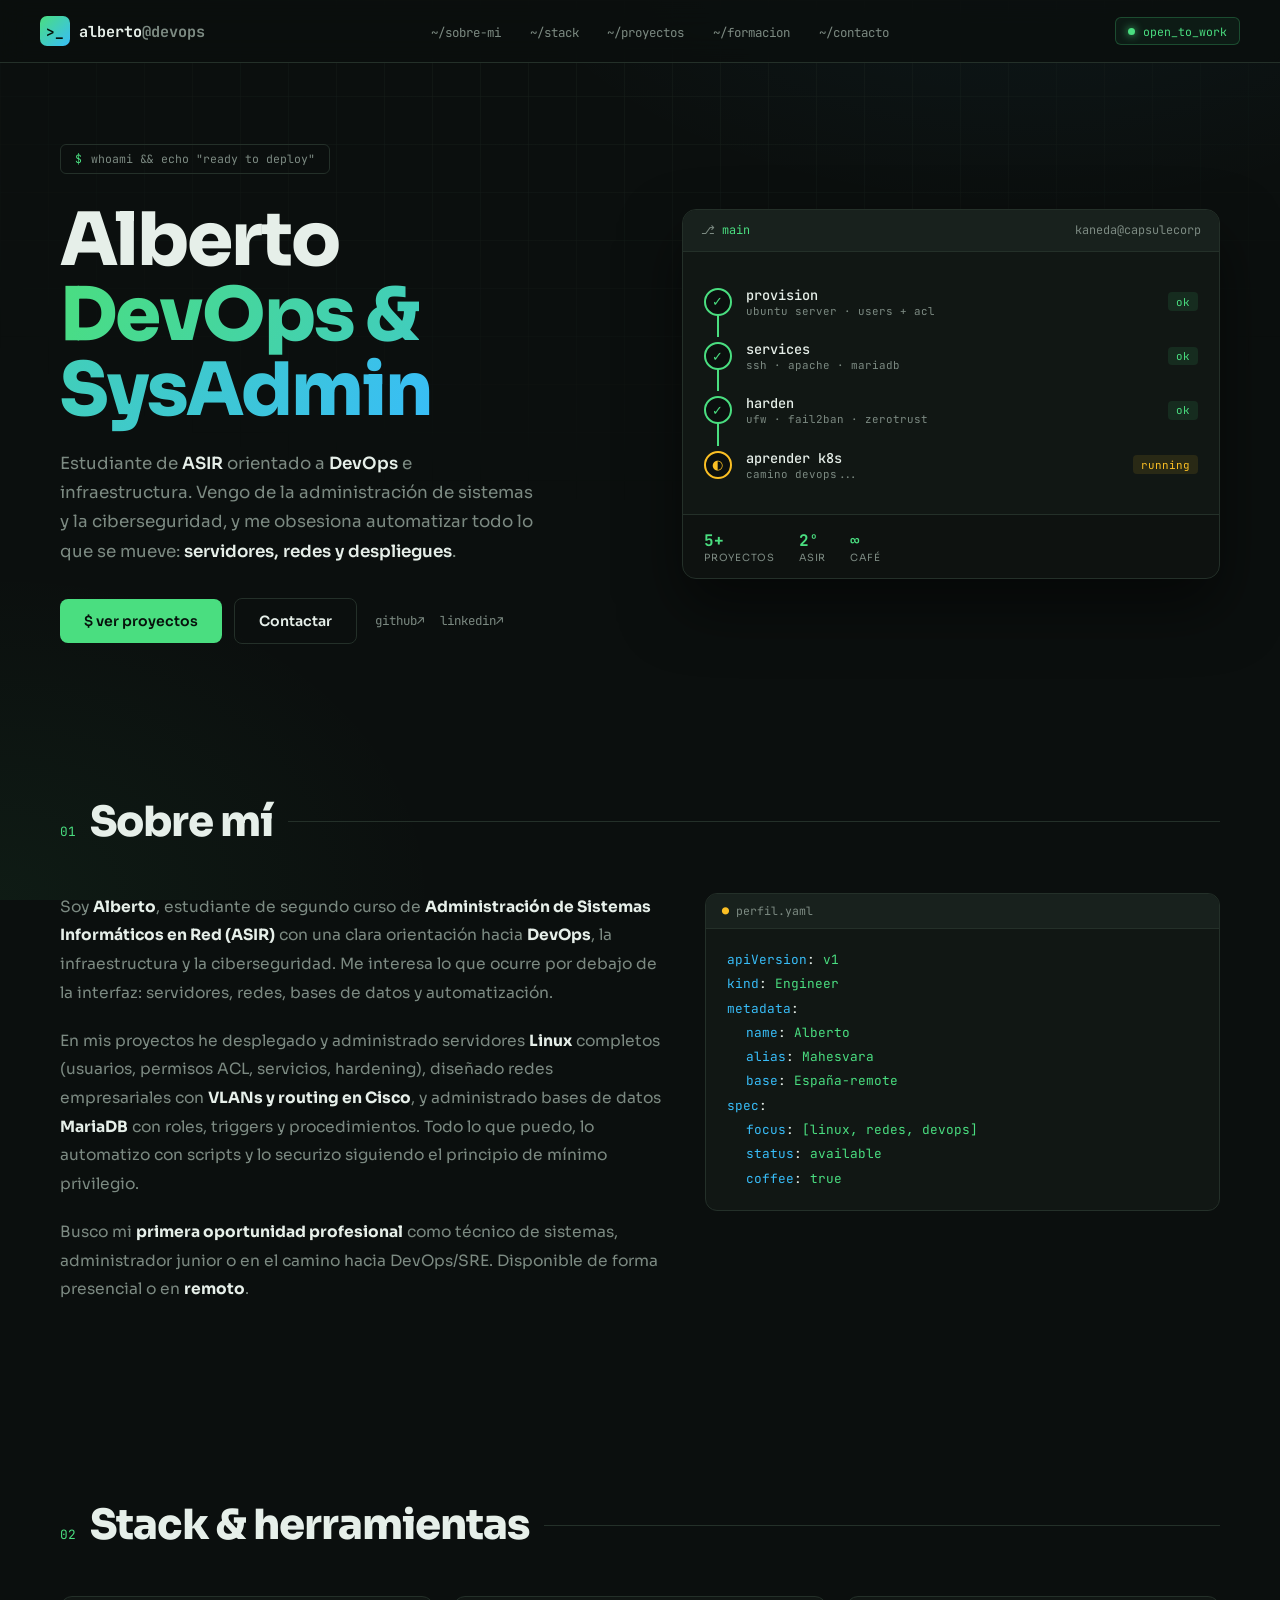
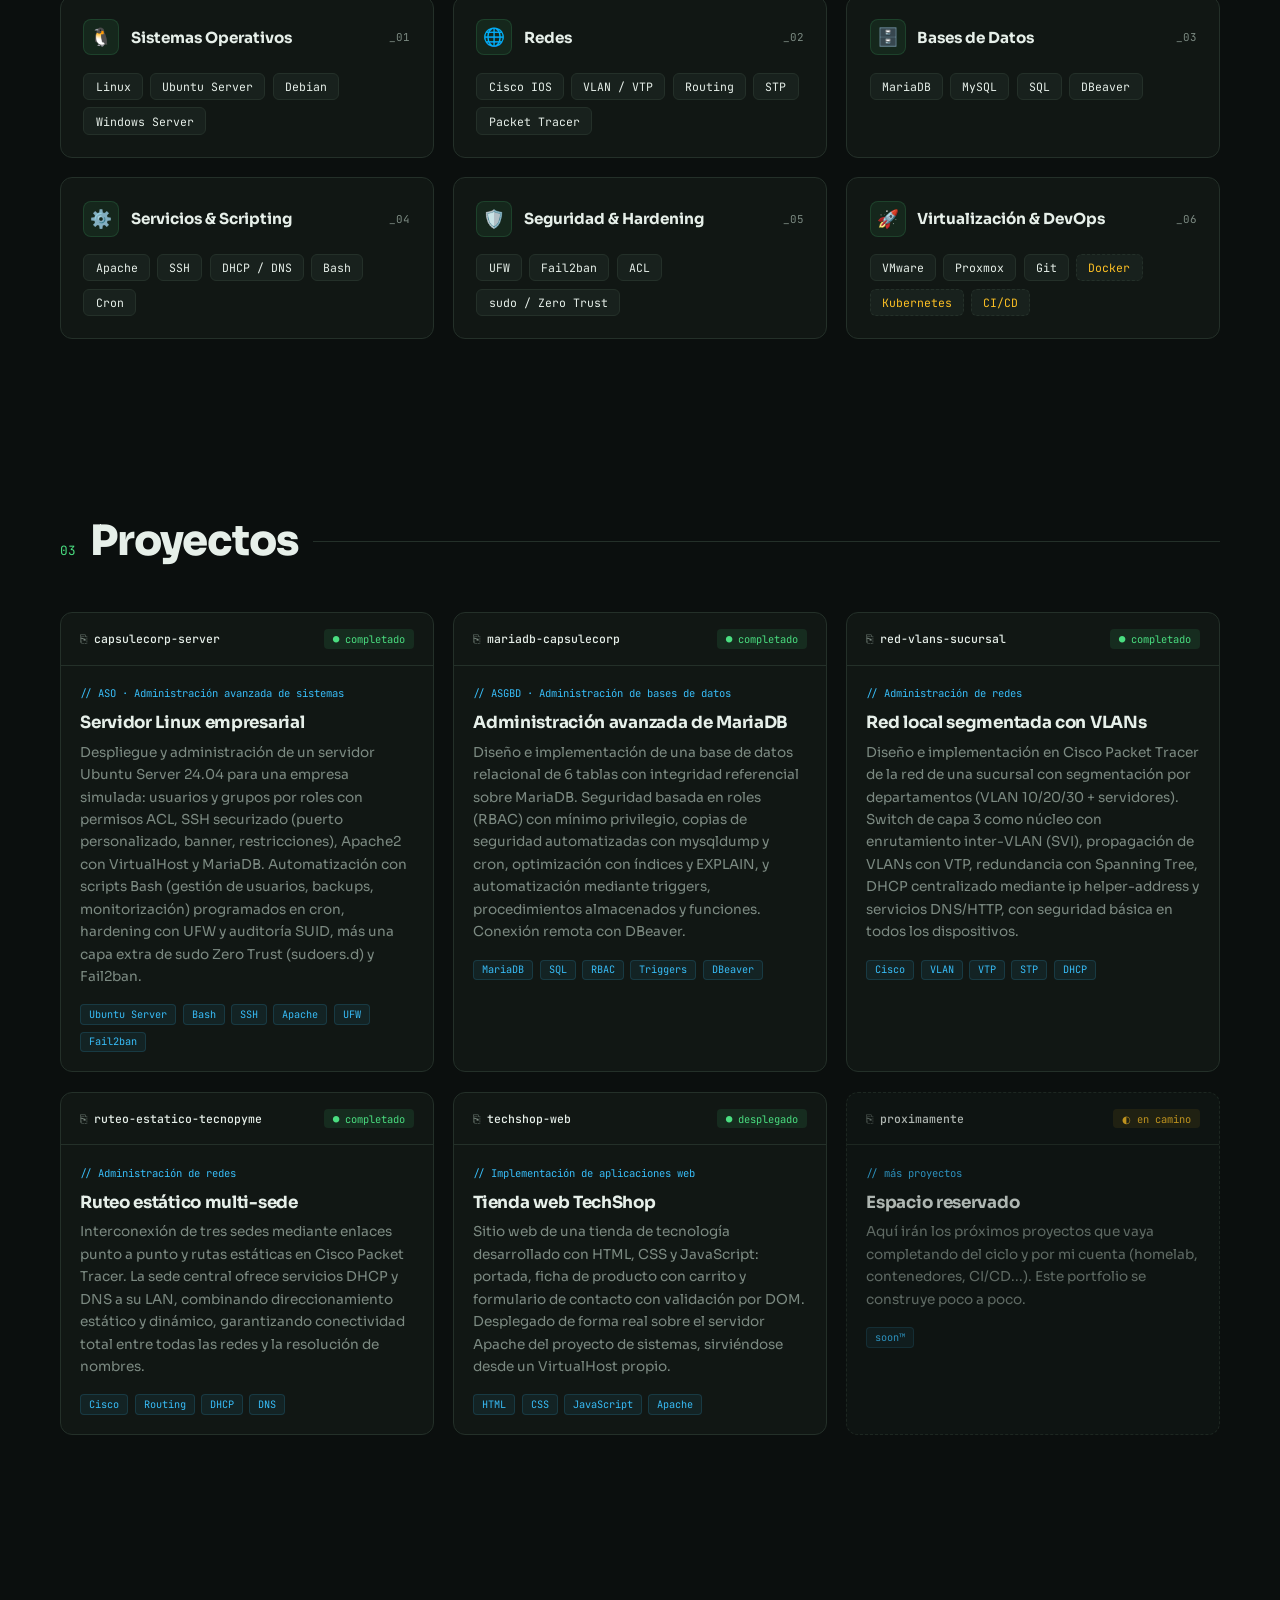
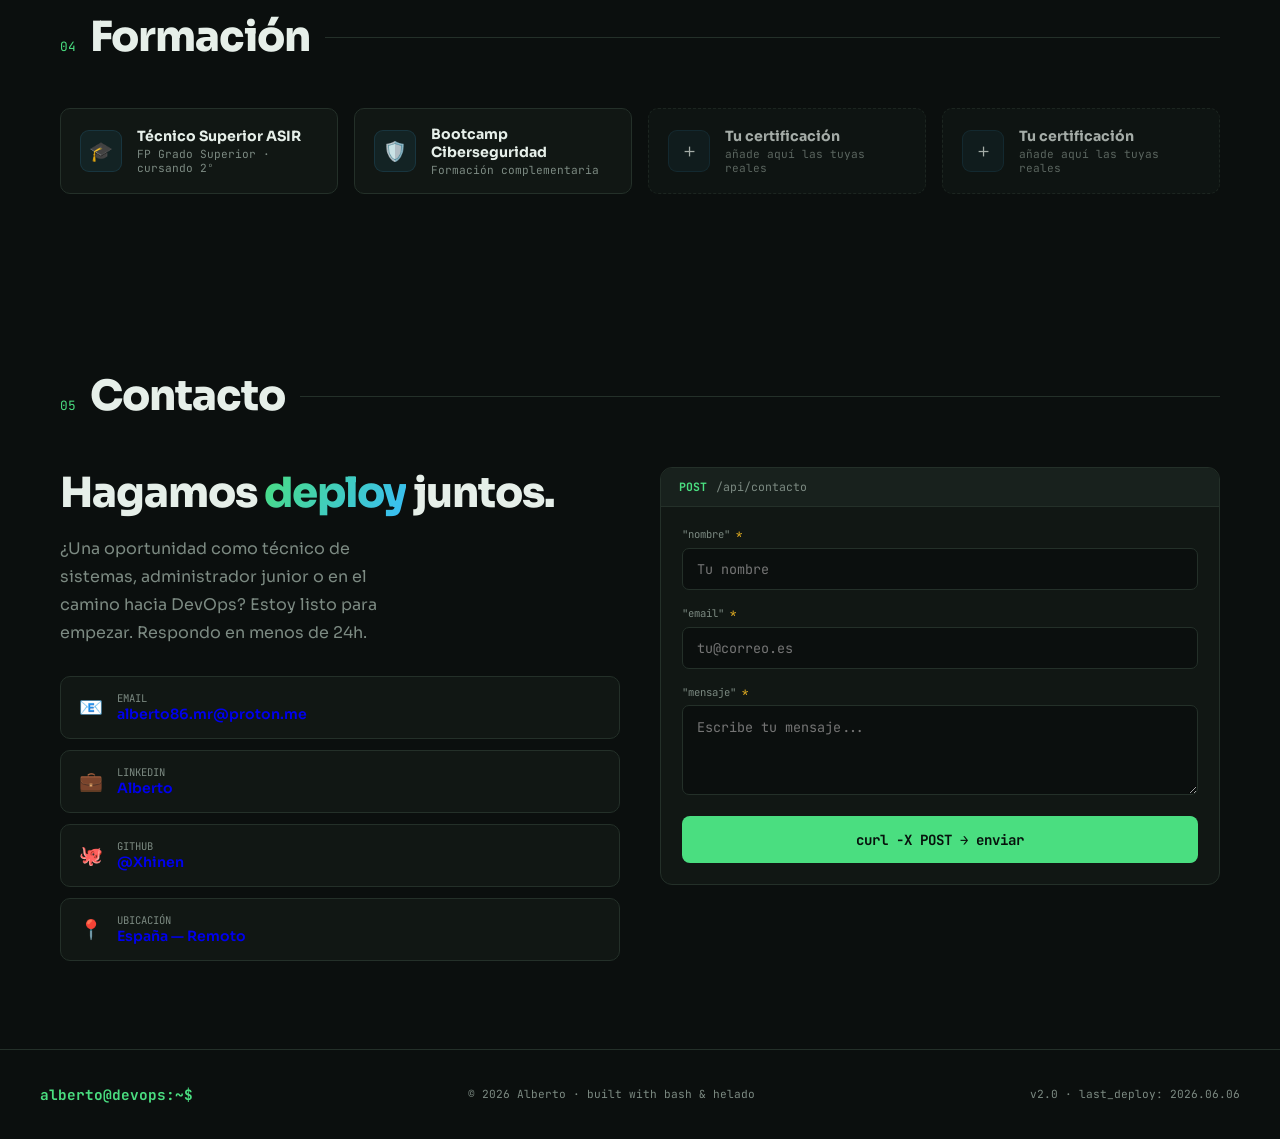
==== index.html @ 815198b6 "añadiendo/quitando pequeños detalles" ====
<!DOCTYPE html>
<html lang="es">
<head>
  <meta charset="UTF-8" />
  <meta name="viewport" content="width=device-width, initial-scale=1.0" />
  <title>Alberto — DevOps &amp; SysAdmin · Portfolio</title>

  <!-- Favicon -->
  <link rel="icon" type="image/svg+xml" href="img/favicon.svg" />

  <!-- Fuentes -->
  <link rel="preconnect" href="https://fonts.googleapis.com" />
  <link href="https://fonts.googleapis.com/css2?family=JetBrains+Mono:wght@400;500;700&family=Sora:wght@400;500;600;700;800&display=swap" rel="stylesheet" />

  <!-- Estilos -->
  <link rel="stylesheet" href="css/styles.css" />
</head>
<body id="top">

  <div class="bg-fixed"></div>
  <div class="bg-grid"></div>

  <!-- ====================== NAV ====================== -->
  <nav>
    <a href="#top" class="logo">
      <span class="logo-mark">&gt;_</span>
      <span class="logo-text">alberto<span class="dim">@devops</span></span>
    </a>

    <ul class="nav-links" id="navLinks">
      <li><a href="#about">~/sobre-mi</a></li>
      <li><a href="#stack">~/stack</a></li>
      <li><a href="#projects">~/proyectos</a></li>
      <li><a href="#certs">~/formacion</a></li>
      <li><a href="#contact">~/contacto</a></li>
    </ul>

    <div class="nav-pill"><span class="dot"></span>open_to_work</div>

    <button class="menu-toggle" id="menuToggle" aria-label="Abrir menú">☰</button>
  </nav>

  <!-- ====================== HERO ====================== -->
  <header class="hero">
    <div class="hero-left">
      <div class="tagline"><span class="gt">$</span> whoami &amp;&amp; echo "ready to deploy"</div>
      <h1>Alberto<br><span class="role">DevOps &amp; SysAdmin</span></h1>
      <p class="lead">Estudiante de <strong>ASIR</strong> orientado a <strong>DevOps</strong> e infraestructura. Vengo de la administración de sistemas y la ciberseguridad, y me obsesiona automatizar todo lo que se mueve: <strong>servidores, redes y despliegues</strong>.</p>
      <div class="cta">
        <a href="#projects" class="btn btn-primary">$ ver proyectos</a>
        <a href="#contact" class="btn btn-ghost">Contactar</a>
        <div class="hero-social">
          <a href="https://github.com/Xhinen" target="_blank" rel="noopener">github↗</a>
          <a href="https://www.linkedin.com/in/alberto-m-915919198/" target="_blank" rel="noopener">linkedin↗</a>
        </div>
      </div>
    </div>

    <!-- Terminal / Pipeline -->
    <div class="pipeline">
      <div class="pl-bar">
        <span>⎇ <span class="branch">main</span></span>
        <span class="commit">kaneda@capsulecorp</span>
      </div>
      <div class="pl-body">
        <div class="pl-stage done">
          <div class="pl-icon">✓</div>
          <div class="pl-info"><div class="pl-name">provision</div><div class="pl-meta">ubuntu server · users + acl</div></div>
          <span class="pl-status ok">ok</span>
        </div>
        <div class="pl-stage done">
          <div class="pl-icon">✓</div>
          <div class="pl-info"><div class="pl-name">services</div><div class="pl-meta">ssh · apache · mariadb</div></div>
          <span class="pl-status ok">ok</span>
        </div>
        <div class="pl-stage done">
          <div class="pl-icon">✓</div>
          <div class="pl-info"><div class="pl-name">harden</div><div class="pl-meta">ufw · fail2ban · zerotrust</div></div>
          <span class="pl-status ok">ok</span>
        </div>
        <div class="pl-stage running">
          <div class="pl-icon">◐</div>
          <div class="pl-info"><div class="pl-name">aprender k8s</div><div class="pl-meta">camino devops...</div></div>
          <span class="pl-status run">running</span>
        </div>
      </div>
      <div class="pl-foot">
        <div><div class="v">5+</div><div class="l">proyectos</div></div>
        <div><div class="v">2º</div><div class="l">ASIR</div></div>
        <div><div class="v">∞</div><div class="l">café</div></div>
      </div>
    </div>
  </header>

  <!-- ====================== SOBRE MÍ ====================== -->
  <section id="about" class="reveal">
    <div class="sec-head">
      <span class="sec-no">01</span>
      <h2 class="sec-title">Sobre mí</h2>
      <span class="sec-line"></span>
    </div>
    <div class="about-grid">
      <div class="about-text">
        <p>Soy <strong>Alberto</strong>, estudiante de segundo curso de <strong>Administración de Sistemas Informáticos en Red (ASIR)</strong> con una clara orientación hacia <strong>DevOps</strong>, la infraestructura y la ciberseguridad. Me interesa lo que ocurre por debajo de la interfaz: servidores, redes, bases de datos y automatización.</p>
        <p>En mis proyectos he desplegado y administrado servidores <strong>Linux</strong> completos (usuarios, permisos ACL, servicios, hardening), diseñado redes empresariales con <strong>VLANs y routing en Cisco</strong>, y administrado bases de datos <strong>MariaDB</strong> con roles, triggers y procedimientos. Todo lo que puedo, lo automatizo con scripts y lo securizo siguiendo el principio de mínimo privilegio.</p>
        <p>Busco mi <strong>primera oportunidad profesional</strong> como técnico de sistemas, administrador junior o en el camino hacia DevOps/SRE. Disponible de forma presencial o en <strong>remoto</strong>.</p>
      </div>
      <div class="manifest">
        <div class="manifest-bar"><span class="dotr">●</span> perfil.yaml</div>
        <div class="manifest-body">
          <div><span class="mf-key">apiVersion</span>: <span class="mf-str">v1</span></div>
          <div><span class="mf-key">kind</span>: <span class="mf-str">Engineer</span></div>
          <div><span class="mf-key">metadata</span>:</div>
          <div class="mf-ind"><span class="mf-key">name</span>: <span class="mf-str">Alberto</span></div>
          <div class="mf-ind"><span class="mf-key">alias</span>: <span class="mf-str">Mahesvara</span></div>
          <div class="mf-ind"><span class="mf-key">base</span>: <span class="mf-str">España-remote</span></div>
          <div><span class="mf-key">spec</span>:</div>
          <div class="mf-ind"><span class="mf-key">focus</span>: <span class="mf-str">[linux, redes, devops]</span></div>
          <div class="mf-ind"><span class="mf-key">status</span>: <span class="mf-str">available</span></div>
          <div class="mf-ind"><span class="mf-key">coffee</span>: <span class="mf-str">true</span></div>
        </div>
      </div>
    </div>
  </section>

  <!-- ====================== STACK ====================== -->
  <section id="stack" class="reveal">
    <div class="sec-head">
      <span class="sec-no">02</span>
      <h2 class="sec-title">Stack &amp; herramientas</h2>
      <span class="sec-line"></span>
    </div>
    <div class="stack-cats">
      <div class="cat-card">
        <div class="cat-head"><div class="cat-icon">🐧</div><span class="cat-name">Sistemas Operativos</span><span class="cat-no">_01</span></div>
        <div class="chips"><span class="chip">Linux</span><span class="chip">Ubuntu Server</span><span class="chip">Debian</span><span class="chip">Windows Server</span></div>
      </div>
      <div class="cat-card">
        <div class="cat-head"><div class="cat-icon">🌐</div><span class="cat-name">Redes</span><span class="cat-no">_02</span></div>
        <div class="chips"><span class="chip">Cisco IOS</span><span class="chip">VLAN / VTP</span><span class="chip">Routing</span><span class="chip">STP</span><span class="chip">Packet Tracer</span></div>
      </div>
      <div class="cat-card">
        <div class="cat-head"><div class="cat-icon">🗄️</div><span class="cat-name">Bases de Datos</span><span class="cat-no">_03</span></div>
        <div class="chips"><span class="chip">MariaDB</span><span class="chip">MySQL</span><span class="chip">SQL</span><span class="chip">DBeaver</span></div>
      </div>
      <div class="cat-card">
        <div class="cat-head"><div class="cat-icon">⚙️</div><span class="cat-name">Servicios &amp; Scripting</span><span class="cat-no">_04</span></div>
        <div class="chips"><span class="chip">Apache</span><span class="chip">SSH</span><span class="chip">DHCP / DNS</span><span class="chip">Bash</span><span class="chip">Cron</span></div>
      </div>
      <div class="cat-card">
        <div class="cat-head"><div class="cat-icon">🛡️</div><span class="cat-name">Seguridad &amp; Hardening</span><span class="cat-no">_05</span></div>
        <div class="chips"><span class="chip">UFW</span><span class="chip">Fail2ban</span><span class="chip">ACL</span><span class="chip">sudo / Zero Trust</span></div>
      </div>
      <div class="cat-card">
        <div class="cat-head"><div class="cat-icon">🚀</div><span class="cat-name">Virtualización &amp; DevOps</span><span class="cat-no">_06</span></div>
        <div class="chips"><span class="chip">VMware</span><span class="chip">Proxmox</span><span class="chip">Git</span><span class="chip learning">Docker</span><span class="chip learning">Kubernetes</span><span class="chip learning">CI/CD</span></div>
      </div>
    </div>
  </section>

  <!-- ====================== PROYECTOS ====================== -->
  <section id="projects" class="reveal">
    <div class="sec-head">
      <span class="sec-no">03</span>
      <h2 class="sec-title">Proyectos</h2>
      <span class="sec-line"></span>
    </div>
    <div class="deploys">

      <div class="deploy">
        <div class="deploy-top">
          <span class="deploy-repo">⎘ <b>capsulecorp-server</b></span>
          <span class="deploy-badge ok">● completado</span>
        </div>
        <div class="deploy-body">
          <p class="module">// ASO · Administración avanzada de sistemas</p>
          <h3>Servidor Linux empresarial</h3>
          <p>Despliegue y administración de un servidor Ubuntu Server 24.04 para una empresa simulada: usuarios y grupos por roles con permisos ACL, SSH securizado (puerto personalizado, banner, restricciones), Apache2 con VirtualHost y MariaDB. Automatización con scripts Bash (gestión de usuarios, backups, monitorización) programados en cron, hardening con UFW y auditoría SUID, más una capa extra de sudo Zero Trust (sudoers.d) y Fail2ban.</p>
          <div class="deploy-tags"><span class="dtag">Ubuntu Server</span><span class="dtag">Bash</span><span class="dtag">SSH</span><span class="dtag">Apache</span><span class="dtag">UFW</span><span class="dtag">Fail2ban</span></div>
        </div>
      </div>

      <div class="deploy">
        <div class="deploy-top">
          <span class="deploy-repo">⎘ <b>mariadb-capsulecorp</b></span>
          <span class="deploy-badge ok">● completado</span>
        </div>
        <div class="deploy-body">
          <p class="module">// ASGBD · Administración de bases de datos</p>
          <h3>Administración avanzada de MariaDB</h3>
          <p>Diseño e implementación de una base de datos relacional de 6 tablas con integridad referencial sobre MariaDB. Seguridad basada en roles (RBAC) con mínimo privilegio, copias de seguridad automatizadas con mysqldump y cron, optimización con índices y EXPLAIN, y automatización mediante triggers, procedimientos almacenados y funciones. Conexión remota con DBeaver.</p>
          <div class="deploy-tags"><span class="dtag">MariaDB</span><span class="dtag">SQL</span><span class="dtag">RBAC</span><span class="dtag">Triggers</span><span class="dtag">DBeaver</span></div>
        </div>
      </div>

      <div class="deploy">
        <div class="deploy-top">
          <span class="deploy-repo">⎘ <b>red-vlans-sucursal</b></span>
          <span class="deploy-badge ok">● completado</span>
        </div>
        <div class="deploy-body">
          <p class="module">// Administración de redes</p>
          <h3>Red local segmentada con VLANs</h3>
          <p>Diseño e implementación en Cisco Packet Tracer de la red de una sucursal con segmentación por departamentos (VLAN 10/20/30 + servidores). Switch de capa 3 como núcleo con enrutamiento inter-VLAN (SVI), propagación de VLANs con VTP, redundancia con Spanning Tree, DHCP centralizado mediante ip helper-address y servicios DNS/HTTP, con seguridad básica en todos los dispositivos.</p>
          <div class="deploy-tags"><span class="dtag">Cisco</span><span class="dtag">VLAN</span><span class="dtag">VTP</span><span class="dtag">STP</span><span class="dtag">DHCP</span></div>
        </div>
      </div>

      <div class="deploy">
        <div class="deploy-top">
          <span class="deploy-repo">⎘ <b>ruteo-estatico-tecnopyme</b></span>
          <span class="deploy-badge ok">● completado</span>
        </div>
        <div class="deploy-body">
          <p class="module">// Administración de redes</p>
          <h3>Ruteo estático multi-sede</h3>
          <p>Interconexión de tres sedes mediante enlaces punto a punto y rutas estáticas en Cisco Packet Tracer. La sede central ofrece servicios DHCP y DNS a su LAN, combinando direccionamiento estático y dinámico, garantizando conectividad total entre todas las redes y la resolución de nombres.</p>
          <div class="deploy-tags"><span class="dtag">Cisco</span><span class="dtag">Routing</span><span class="dtag">DHCP</span><span class="dtag">DNS</span></div>
        </div>
      </div>

      <div class="deploy">
        <div class="deploy-top">
          <span class="deploy-repo">⎘ <b>techshop-web</b></span>
          <span class="deploy-badge ok">● desplegado</span>
        </div>
        <div class="deploy-body">
          <p class="module">// Implementación de aplicaciones web</p>
          <h3>Tienda web TechShop</h3>
          <p>Sitio web de una tienda de tecnología desarrollado con HTML, CSS y JavaScript: portada, ficha de producto con carrito y formulario de contacto con validación por DOM. Desplegado de forma real sobre el servidor Apache del proyecto de sistemas, sirviéndose desde un VirtualHost propio.</p>
          <div class="deploy-tags"><span class="dtag">HTML</span><span class="dtag">CSS</span><span class="dtag">JavaScript</span><span class="dtag">Apache</span></div>
        </div>
      </div>

      <div class="deploy deploy-soon">
        <div class="deploy-top">
          <span class="deploy-repo">⎘ <b>proximamente</b></span>
          <span class="deploy-badge run">◐ en camino</span>
        </div>
        <div class="deploy-body">
          <p class="module">// más proyectos</p>
          <h3>Espacio reservado</h3>
          <p>Aquí irán los próximos proyectos que vaya completando del ciclo y por mi cuenta (homelab, contenedores, CI/CD...). Este portfolio se construye poco a poco.</p>
          <div class="deploy-tags"><span class="dtag">soon™</span></div>
        </div>
      </div>

    </div>
  </section>

  <!-- ====================== FORMACIÓN ====================== -->
  <section id="certs" class="reveal">
    <div class="sec-head">
      <span class="sec-no">04</span>
      <h2 class="sec-title">Formación</h2>
      <span class="sec-line"></span>
    </div>
    <div class="certs">
      <div class="cert"><div class="cert-ico">🎓</div><div><h4>Técnico Superior ASIR</h4><p>FP Grado Superior · cursando 2º</p></div></div>
      <div class="cert"><div class="cert-ico">🛡️</div><div><h4>Bootcamp Ciberseguridad</h4><p>Formación complementaria</p></div></div>
      <div class="cert placeholder"><div class="cert-ico">＋</div><div><h4>Tu certificación</h4><p>añade aquí las tuyas reales</p></div></div>
      <div class="cert placeholder"><div class="cert-ico">＋</div><div><h4>Tu certificación</h4><p>añade aquí las tuyas reales</p></div></div>
    </div>
  </section>

  <!-- ====================== CONTACTO ====================== -->
  <section id="contact" class="reveal">
    <div class="sec-head">
      <span class="sec-no">05</span>
      <h2 class="sec-title">Contacto</h2>
      <span class="sec-line"></span>
    </div>
    <div class="contact-grid">
      <div class="contact-left">
        <h2>Hagamos <span class="role">deploy</span> juntos.</h2>
        <p>¿Una oportunidad como técnico de sistemas, administrador junior o en el camino hacia DevOps? Estoy listo para empezar. Respondo en menos de 24h.</p>
        <div class="cmethods">
          <a href="mailto:tucorreo@ejemplo.es" class="cmethod"><span class="ico">📧</span><div><div class="k">EMAIL</div><div class="v">alberto86.mr@proton.me</div></div></a>
          <a href="https://www.linkedin.com/in/alberto-m-915919198/" target="_blank" rel="noopener" class="cmethod"><span class="ico">💼</span><div><div class="k">LINKEDIN</div><div class="v">Alberto</div></div></a>
          <a href="https://github.com/Xhinen" target="_blank" rel="noopener" class="cmethod"><span class="ico">🐙</span><div><div class="k">GITHUB</div><div class="v">@Xhinen</div></div></a>
          <a href="#" class="cmethod"><span class="ico">📍</span><div><div class="k">UBICACIÓN</div><div class="v">España — Remoto</div></div></a>
        </div>
      </div>

      <div class="webhook">
        <div class="wh-bar"><span class="wh-method">POST</span> <span class="wh-url">/api/contacto</span></div>
        <form class="wh-form" id="whForm">
          <div class="wf">
            <label for="nombre">"nombre" <span class="req">*</span></label>
            <input type="text" id="nombre" placeholder="Tu nombre" />
            <p class="wf-err" id="err-nombre">→ campo requerido</p>
          </div>
          <div class="wf">
            <label for="email">"email" <span class="req">*</span></label>
            <input type="email" id="email" placeholder="tu@correo.es" />
            <p class="wf-err" id="err-email">→ email no válido</p>
          </div>
          <div class="wf">
            <label for="mensaje">"mensaje" <span class="req">*</span></label>
            <textarea id="mensaje" placeholder="Escribe tu mensaje..."></textarea>
            <p class="wf-err" id="err-mensaje">→ mínimo 10 caracteres</p>
          </div>
          <button type="submit" class="btn-post">curl -X POST → enviar</button>
        </form>
        <div class="wh-success" id="whSuccess">
          <div class="code">200 OK</div>
          <h4>Mensaje recibido</h4>
          <p>response: message_queued · te respondo en &lt;24h</p>
        </div>
      </div>
    </div>
  </section>

  <!-- ====================== FOOTER ====================== -->
  <footer>
    <div class="foot-inner">
      <span class="foot-logo">alberto@devops:~$</span>
      <span class="foot-copy">© 2026 Alberto · built with bash &amp; helado</span>
      <span class="foot-meta">v2.0 · last_deploy: 2026.06.06</span>
    </div>
  </footer>

  <!-- Script -->
  <script src="js/index.js"></script>
</body>
</html>
---- css/styles.css ----
/* =========================================================
   PORTFOLIO · Alberto Mira (xhinen)
   Hoja de estilos principal
   ========================================================= */


/* =========================================================
   1. RESET Y VARIABLES
   ========================================================= */

*,
*::before,
*::after {
  margin: 0;
  padding: 0;
  box-sizing: border-box;
}

:root {
  /* Colores base */
  --bg: #0b0f0e;
  --surface: #111714;
  --surface2: #18211d;
  --border: #243029;

  /* Colores de acento */
  --ok: #4ade80;       /* verde "passing / healthy" */
  --build: #fbbf24;    /* ámbar "building / aprendiendo" */
  --info: #38bdf8;     /* azul "cloud / info" */
  --danger: #f87171;   /* rojo errores */

  /* Texto */
  --text: #e6efe9;
  --muted: #7c8a82;

  /* Tipografías */
  --mono: 'JetBrains Mono', monospace;
  --sans: 'Sora', sans-serif;
}

html {
  scroll-behavior: smooth;
}

body {
  background: var(--bg);
  color: var(--text);
  font-family: var(--sans);
  overflow-x: hidden;
}

::selection {
  background: rgba(74, 222, 128, 0.22);
  color: #fff;
}

/* Barra de scroll */
::-webkit-scrollbar {
  width: 10px;
}

::-webkit-scrollbar-track {
  background: var(--bg);
}

::-webkit-scrollbar-thumb {
  background: var(--border);
  border-radius: 10px;
}

::-webkit-scrollbar-thumb:hover {
  background: var(--ok);
}


/* =========================================================
   2. FONDO (rejilla + resplandores)
   ========================================================= */

.bg-fixed {
  position: fixed;
  inset: 0;
  z-index: -2;
  background:
    radial-gradient(900px 500px at 80% -10%, rgba(56, 189, 248, 0.06), transparent 60%),
    radial-gradient(800px 600px at 0% 100%, rgba(74, 222, 128, 0.06), transparent 55%),
    var(--bg);
}

.bg-grid {
  position: fixed;
  inset: 0;
  z-index: -1;
  opacity: 0.5;
  background-image:
    linear-gradient(rgba(36, 48, 41, 0.5) 1px, transparent 1px),
    linear-gradient(90deg, rgba(36, 48, 41, 0.5) 1px, transparent 1px);
  background-size: 48px 48px;
  -webkit-mask-image: radial-gradient(ellipse 100% 80% at 50% 0%, #000 20%, transparent 70%);
  mask-image: radial-gradient(ellipse 100% 80% at 50% 0%, #000 20%, transparent 70%);
}


/* =========================================================
   3. NAVEGACIÓN
   ========================================================= */

nav {
  position: fixed;
  top: 0;
  left: 0;
  right: 0;
  z-index: 100;
  display: flex;
  align-items: center;
  justify-content: space-between;
  padding: 1rem 2.5rem;
  background: rgba(11, 15, 14, 0.78);
  backdrop-filter: blur(14px);
  border-bottom: 1px solid var(--border);
}

.logo {
  display: flex;
  align-items: center;
  gap: 0.55rem;
  text-decoration: none;
}

.logo-mark {
  width: 30px;
  height: 30px;
  border-radius: 7px;
  background: linear-gradient(135deg, var(--ok), var(--info));
  display: flex;
  align-items: center;
  justify-content: center;
  font-family: var(--mono);
  font-weight: 700;
  font-size: 0.9rem;
  color: #07120c;
}

.logo-text {
  font-family: var(--mono);
  font-weight: 700;
  font-size: 0.95rem;
  color: var(--text);
}

.logo-text .dim {
  color: var(--muted);
}

.nav-links {
  display: flex;
  gap: 1.8rem;
  list-style: none;
}

.nav-links a {
  text-decoration: none;
  color: var(--muted);
  font-family: var(--mono);
  font-size: 0.78rem;
  transition: color 0.2s;
}

.nav-links a:hover {
  color: var(--ok);
}

.nav-pill {
  display: flex;
  align-items: center;
  gap: 0.5rem;
  font-family: var(--mono);
  font-size: 0.72rem;
  color: var(--ok);
  border: 1px solid rgba(74, 222, 128, 0.25);
  border-radius: 6px;
  padding: 0.35rem 0.75rem;
  background: rgba(74, 222, 128, 0.06);
}

.nav-pill .dot {
  width: 7px;
  height: 7px;
  border-radius: 50%;
  background: var(--ok);
  box-shadow: 0 0 8px var(--ok);
  animation: pulse 1.6s infinite;
}

@keyframes pulse {
  0%, 100% { opacity: 1; }
  50%      { opacity: 0.4; }
}

/* Botón hamburguesa (oculto en escritorio) */
.menu-toggle {
  display: none;
  width: 40px;
  height: 40px;
  background: none;
  border: 1px solid var(--border);
  border-radius: 8px;
  color: var(--text);
  font-size: 1.2rem;
  cursor: pointer;
}


/* =========================================================
   4. HERO
   ========================================================= */

.hero {
  max-width: 1240px;
  margin: 0 auto;
  padding: 9rem 2.5rem 4rem;
  display: grid;
  grid-template-columns: 1fr 0.95fr;
  gap: 3.5rem;
  align-items: center;
}

.hero-left {
  animation: rise 0.8s ease both;
}

@keyframes rise {
  from { opacity: 0; transform: translateY(26px); }
  to   { opacity: 1; transform: translateY(0); }
}

.tagline {
  display: inline-flex;
  align-items: center;
  gap: 0.6rem;
  font-family: var(--mono);
  font-size: 0.72rem;
  color: var(--muted);
  border: 1px solid var(--border);
  border-radius: 6px;
  padding: 0.4rem 0.85rem;
  margin-bottom: 1.8rem;
}

.tagline .gt {
  color: var(--ok);
}

.hero h1 {
  font-size: clamp(2.6rem, 6vw, 4.6rem);
  font-weight: 800;
  line-height: 1.02;
  letter-spacing: -2px;
  margin-bottom: 1.3rem;
}

.hero h1 .role {
  background: linear-gradient(120deg, var(--ok), var(--info));
  -webkit-background-clip: text;
  background-clip: text;
  -webkit-text-fill-color: transparent;
}

.hero .lead {
  font-size: 1.05rem;
  color: var(--muted);
  line-height: 1.75;
  max-width: 480px;
  margin-bottom: 2rem;
}

.hero .lead strong {
  color: var(--text);
  font-weight: 600;
}

.cta {
  display: flex;
  gap: 0.75rem;
  flex-wrap: wrap;
  align-items: center;
}

.btn {
  display: inline-flex;
  align-items: center;
  gap: 0.5rem;
  padding: 0.8rem 1.5rem;
  border: none;
  border-radius: 8px;
  cursor: pointer;
  font-family: var(--sans);
  font-weight: 600;
  font-size: 0.88rem;
  text-decoration: none;
  transition: all 0.25s;
}

.btn-primary {
  background: var(--ok);
  color: #07120c;
}

.btn-primary:hover {
  background: #6ef0a0;
  box-shadow: 0 0 26px rgba(74, 222, 128, 0.35);
  transform: translateY(-2px);
}

.btn-ghost {
  background: transparent;
  color: var(--text);
  border: 1px solid var(--border);
}

.btn-ghost:hover {
  border-color: var(--ok);
  color: var(--ok);
  transform: translateY(-2px);
}

.hero-social {
  display: flex;
  gap: 1rem;
  margin-left: 0.4rem;
}

.hero-social a {
  font-family: var(--mono);
  font-size: 0.78rem;
  color: var(--muted);
  text-decoration: none;
  transition: color 0.2s;
}

.hero-social a:hover {
  color: var(--ok);
}


/* =========================================================
   5. TERMINAL / PIPELINE (tarjeta del hero)
   ========================================================= */

.pipeline {
  background: var(--surface);
  border: 1px solid var(--border);
  border-radius: 14px;
  overflow: hidden;
  box-shadow: 0 28px 60px rgba(0, 0, 0, 0.5);
  animation: rise 0.8s ease 0.15s both;
}

.pl-bar {
  display: flex;
  align-items: center;
  gap: 0.6rem;
  padding: 0.8rem 1.1rem;
  background: var(--surface2);
  border-bottom: 1px solid var(--border);
  font-family: var(--mono);
  font-size: 0.74rem;
  color: var(--muted);
}

.pl-bar .branch {
  color: var(--ok);
}

.pl-bar .commit {
  margin-left: auto;
}

.pl-body {
  padding: 1.4rem 1.3rem;
}

.pl-stage {
  display: flex;
  align-items: center;
  gap: 0.9rem;
  padding: 0.7rem 0;
  position: relative;
}

/* Línea conectora entre etapas */
.pl-stage:not(:last-child)::after {
  content: '';
  position: absolute;
  left: 13px;
  top: 38px;
  bottom: -8px;
  width: 2px;
  background: var(--border);
}

.pl-stage.done:not(:last-child)::after {
  background: var(--ok);
}

.pl-icon {
  width: 28px;
  height: 28px;
  flex-shrink: 0;
  z-index: 2;
  display: flex;
  align-items: center;
  justify-content: center;
  border: 2px solid var(--border);
  border-radius: 50%;
  background: var(--bg);
  font-family: var(--mono);
  font-size: 0.8rem;
}

.pl-stage.done .pl-icon {
  border-color: var(--ok);
  color: var(--ok);
}

.pl-stage.running .pl-icon {
  border-color: var(--build);
  color: var(--build);
  animation: spin 1.4s linear infinite;
}

@keyframes spin {
  to { transform: rotate(360deg); }
}

.pl-info {
  flex: 1;
}

.pl-name {
  font-family: var(--mono);
  font-size: 0.85rem;
  font-weight: 500;
}

.pl-meta {
  font-family: var(--mono);
  font-size: 0.68rem;
  color: var(--muted);
}

.pl-status {
  font-family: var(--mono);
  font-size: 0.68rem;
  padding: 0.15rem 0.5rem;
  border-radius: 4px;
}

.pl-status.ok {
  color: var(--ok);
  background: rgba(74, 222, 128, 0.1);
}

.pl-status.run {
  color: var(--build);
  background: rgba(251, 191, 36, 0.1);
}

.pl-foot {
  display: flex;
  gap: 1.5rem;
  padding: 0.9rem 1.3rem;
  border-top: 1px solid var(--border);
  background: rgba(0, 0, 0, 0.2);
}

.pl-foot .v {
  font-family: var(--mono);
  font-size: 1rem;
  font-weight: 700;
  color: var(--ok);
}

.pl-foot .l {
  font-size: 0.62rem;
  color: var(--muted);
  text-transform: uppercase;
  letter-spacing: 0.08em;
}


/* =========================================================
   6. SECCIONES (cabeceras genéricas)
   ========================================================= */

section {
  max-width: 1240px;
  margin: 0 auto;
  padding: 5.5rem 2.5rem;
}

.sec-head {
  display: flex;
  align-items: baseline;
  gap: 0.9rem;
  margin-bottom: 2.8rem;
}

.sec-no {
  font-family: var(--mono);
  font-size: 0.8rem;
  color: var(--ok);
}

.sec-title {
  font-size: clamp(1.6rem, 3.5vw, 2.6rem);
  font-weight: 800;
  letter-spacing: -1px;
}

.sec-line {
  flex: 1;
  height: 1px;
  align-self: center;
  background: var(--border);
}


/* =========================================================
   7. SOBRE MÍ
   ========================================================= */

.about-grid {
  display: grid;
  grid-template-columns: 1fr 0.85fr;
  gap: 2.5rem;
  align-items: start;
}

.about-text p {
  color: var(--muted);
  line-height: 1.85;
  margin-bottom: 1.2rem;
  font-size: 0.97rem;
}

.about-text strong {
  color: var(--text);
}

/* Tarjeta tipo manifiesto YAML */
.manifest {
  background: var(--surface);
  border: 1px solid var(--border);
  border-radius: 12px;
  overflow: hidden;
  font-family: var(--mono);
}

.manifest-bar {
  padding: 0.6rem 1rem;
  background: var(--surface2);
  border-bottom: 1px solid var(--border);
  font-size: 0.72rem;
  color: var(--muted);
}

.manifest-bar .dotr {
  color: var(--build);
}

.manifest-body {
  padding: 1.2rem 1.3rem;
  font-size: 0.8rem;
  line-height: 1.9;
}

.mf-key {
  color: var(--info);
}

.mf-str {
  color: var(--ok);
}

.mf-dim {
  color: var(--muted);
}

.mf-ind {
  padding-left: 1.2rem;
}


/* =========================================================
   8. STACK (tarjetas por categoría)
   ========================================================= */

.stack-cats {
  display: grid;
  grid-template-columns: repeat(auto-fill, minmax(280px, 1fr));
  gap: 1.2rem;
}

.cat-card {
  background: var(--surface);
  border: 1px solid var(--border);
  border-radius: 12px;
  padding: 1.4rem;
  transition: border-color 0.2s;
}

.cat-card:hover {
  border-color: rgba(74, 222, 128, 0.3);
}

.cat-head {
  display: flex;
  align-items: center;
  gap: 0.7rem;
  margin-bottom: 1.1rem;
}

.cat-icon {
  width: 36px;
  height: 36px;
  border-radius: 8px;
  background: rgba(74, 222, 128, 0.08);
  border: 1px solid rgba(74, 222, 128, 0.15);
  display: flex;
  align-items: center;
  justify-content: center;
  font-size: 1.1rem;
}

.cat-name {
  font-weight: 700;
  font-size: 0.95rem;
}

.cat-no {
  margin-left: auto;
  font-family: var(--mono);
  font-size: 0.68rem;
  color: var(--muted);
}

.chips {
  display: flex;
  flex-wrap: wrap;
  gap: 0.45rem;
}

.chip {
  font-family: var(--mono);
  font-size: 0.72rem;
  color: var(--text);
  background: var(--surface2);
  border: 1px solid var(--border);
  padding: 0.32rem 0.7rem;
  border-radius: 6px;
  transition: all 0.2s;
}

.chip:hover {
  border-color: var(--ok);
  color: var(--ok);
}

/* Chips de "aprendiendo" (punteado y ámbar) */
.chip.learning {
  color: var(--build);
  border-style: dashed;
}


/* =========================================================
   9. PROYECTOS (tarjetas estilo "deploy")
   ========================================================= */

.deploys {
  display: grid;
  grid-template-columns: repeat(auto-fill, minmax(340px, 1fr));
  gap: 1.2rem;
}

.deploy {
  background: var(--surface);
  border: 1px solid var(--border);
  border-radius: 12px;
  overflow: hidden;
  transition: all 0.25s;
}

.deploy:hover {
  border-color: var(--ok);
  transform: translateY(-4px);
  box-shadow: 0 18px 40px rgba(74, 222, 128, 0.05);
}

/* Tarjeta "próximamente" */
.deploy-soon {
  border-style: dashed;
  opacity: 0.75;
}

.deploy-top {
  display: flex;
  align-items: center;
  justify-content: space-between;
  padding: 1rem 1.2rem;
  border-bottom: 1px solid var(--border);
  font-family: var(--mono);
  font-size: 0.72rem;
}

.deploy-repo {
  display: flex;
  align-items: center;
  gap: 0.4rem;
  color: var(--muted);
}

.deploy-repo b {
  color: var(--text);
  font-weight: 500;
}

.deploy-badge {
  padding: 0.18rem 0.55rem;
  border-radius: 4px;
  font-size: 0.65rem;
}

.deploy-badge.ok {
  color: var(--ok);
  background: rgba(74, 222, 128, 0.1);
}

.deploy-badge.run {
  color: var(--build);
  background: rgba(251, 191, 36, 0.1);
}

.deploy-body {
  padding: 1.2rem;
}

.deploy-body h3 {
  font-size: 1.05rem;
  font-weight: 700;
  letter-spacing: -0.3px;
  margin-bottom: 0.55rem;
}

.deploy-body .module {
  font-family: var(--mono);
  font-size: 0.66rem;
  color: var(--info);
  margin-bottom: 0.6rem;
}

.deploy-body p {
  font-size: 0.85rem;
  color: var(--muted);
  line-height: 1.65;
  margin-bottom: 1rem;
}

.deploy-tags {
  display: flex;
  flex-wrap: wrap;
  gap: 0.4rem;
}

.dtag {
  font-family: var(--mono);
  font-size: 0.64rem;
  color: var(--info);
  background: rgba(56, 189, 248, 0.07);
  border: 1px solid rgba(56, 189, 248, 0.15);
  padding: 0.18rem 0.5rem;
  border-radius: 4px;
}


/* =========================================================
   10. FORMACIÓN
   ========================================================= */

.certs {
  display: grid;
  grid-template-columns: repeat(auto-fill, minmax(260px, 1fr));
  gap: 1rem;
}

.cert {
  display: flex;
  align-items: center;
  gap: 0.9rem;
  background: var(--surface);
  border: 1px solid var(--border);
  border-radius: 10px;
  padding: 1rem 1.2rem;
  transition: border-color 0.2s;
}

.cert:hover {
  border-color: rgba(56, 189, 248, 0.3);
}

.cert.placeholder {
  border-style: dashed;
  opacity: 0.7;
}

.cert-ico {
  width: 42px;
  height: 42px;
  flex-shrink: 0;
  border-radius: 9px;
  background: rgba(56, 189, 248, 0.07);
  border: 1px solid rgba(56, 189, 248, 0.12);
  display: flex;
  align-items: center;
  justify-content: center;
  font-size: 1.2rem;
}

.cert h4 {
  font-size: 0.88rem;
  font-weight: 700;
  margin-bottom: 0.15rem;
}

.cert p {
  font-size: 0.7rem;
  color: var(--muted);
  font-family: var(--mono);
}


/* =========================================================
   11. CONTACTO
   ========================================================= */

.contact-grid {
  display: grid;
  grid-template-columns: 1fr 1fr;
  gap: 2.5rem;
  align-items: start;
}

.contact-left h2 {
  font-size: clamp(1.7rem, 4vw, 2.6rem);
  font-weight: 800;
  letter-spacing: -1px;
  margin-bottom: 1rem;
}

.contact-left h2 .role {
  background: linear-gradient(120deg, var(--ok), var(--info));
  -webkit-background-clip: text;
  background-clip: text;
  -webkit-text-fill-color: transparent;
}

.contact-left p {
  color: var(--muted);
  line-height: 1.75;
  margin-bottom: 1.8rem;
  max-width: 360px;
}

.cmethods {
  display: flex;
  flex-direction: column;
  gap: 0.7rem;
}

.cmethod {
  display: flex;
  align-items: center;
  gap: 0.9rem;
  padding: 0.9rem 1.1rem;
  background: var(--surface);
  border: 1px solid var(--border);
  border-radius: 10px;
  text-decoration: none;
  transition: border-color 0.2s;
}

.cmethod:hover {
  border-color: var(--ok);
}

.cmethod .ico {
  font-size: 1.2rem;
}

.cmethod .k {
  font-family: var(--mono);
  font-size: 0.66rem;
  color: var(--muted);
}

.cmethod .v {
  font-size: 0.88rem;
  font-weight: 600;
}

/* Formulario estilo "webhook" */
.webhook {
  background: var(--surface);
  border: 1px solid var(--border);
  border-radius: 12px;
  overflow: hidden;
}

.wh-bar {
  display: flex;
  align-items: center;
  gap: 0.6rem;
  padding: 0.7rem 1.1rem;
  background: var(--surface2);
  border-bottom: 1px solid var(--border);
  font-family: var(--mono);
  font-size: 0.72rem;
}

.wh-method {
  color: var(--ok);
  font-weight: 700;
}

.wh-url {
  color: var(--muted);
}

.wh-form {
  padding: 1.3rem;
}

.wf {
  margin-bottom: 1rem;
}

.wf label {
  display: block;
  font-family: var(--mono);
  font-size: 0.66rem;
  color: var(--muted);
  margin-bottom: 0.4rem;
}

.wf label .req {
  color: var(--build);
}

.wf input,
.wf textarea {
  width: 100%;
  padding: 0.7rem 0.9rem;
  background: var(--bg);
  border: 1px solid var(--border);
  border-radius: 7px;
  color: var(--text);
  font-family: var(--mono);
  font-size: 0.84rem;
  outline: none;
  transition: border-color 0.2s;
}

.wf input:focus,
.wf textarea:focus {
  border-color: var(--ok);
  box-shadow: 0 0 0 3px rgba(74, 222, 128, 0.08);
}

.wf input.err,
.wf textarea.err {
  border-color: var(--danger);
}

.wf textarea {
  resize: vertical;
  min-height: 90px;
}

.wf-err {
  display: none;
  font-family: var(--mono);
  font-size: 0.64rem;
  color: var(--danger);
  margin-top: 0.3rem;
}

.wf-err.show {
  display: block;
}

.btn-post {
  width: 100%;
  padding: 0.9rem;
  background: var(--ok);
  color: #07120c;
  border: none;
  border-radius: 8px;
  font-family: var(--mono);
  font-weight: 700;
  font-size: 0.88rem;
  cursor: pointer;
  transition: all 0.25s;
}

.btn-post:hover {
  background: #6ef0a0;
  box-shadow: 0 0 24px rgba(74, 222, 128, 0.3);
}

/* Mensaje de éxito tras enviar */
.wh-success {
  display: none;
  padding: 1.8rem 1.3rem;
  text-align: center;
}

.wh-success.show {
  display: block;
}

.wh-success .code {
  font-family: var(--mono);
  font-size: 2rem;
  font-weight: 700;
  color: var(--ok);
}

.wh-success h4 {
  font-size: 1rem;
  margin: 0.5rem 0 0.3rem;
}

.wh-success p {
  font-size: 0.8rem;
  color: var(--muted);
  font-family: var(--mono);
}


/* =========================================================
   12. FOOTER
   ========================================================= */

footer {
  border-top: 1px solid var(--border);
  padding: 2.2rem 2.5rem;
}

.foot-inner {
  max-width: 1240px;
  margin: 0 auto;
  display: flex;
  justify-content: space-between;
  align-items: center;
  flex-wrap: wrap;
  gap: 0.8rem;
}

.foot-logo {
  font-family: var(--mono);
  font-weight: 700;
  font-size: 0.9rem;
  color: var(--ok);
}

.foot-copy,
.foot-meta {
  font-family: var(--mono);
  font-size: 0.7rem;
  color: var(--muted);
}


/* =========================================================
   13. ANIMACIÓN AL HACER SCROLL
   ========================================================= */

.reveal {
  opacity: 0;
  transform: translateY(24px);
  transition: opacity 0.7s ease, transform 0.7s ease;
}

.reveal.vis {
  opacity: 1;
  transform: translateY(0);
}


/* =========================================================
   14. RESPONSIVE (tablet y móvil)
   ========================================================= */

/* --- Tablet y pantallas medianas (<= 900px) --- */
@media (max-width: 900px) {
  .hero {
    grid-template-columns: 1fr;
    gap: 2.5rem;
    padding-top: 7.5rem;
  }

  .about-grid,
  .contact-grid {
    grid-template-columns: 1fr;
  }
}

/* --- Activar menú hamburguesa (<= 860px) --- */
@media (max-width: 860px) {
  .nav-pill {
    display: none;
  }

  .menu-toggle {
    display: block;
  }

  /* El menú pasa a ser un desplegable vertical */
  .nav-links {
    position: absolute;
    top: 100%;
    left: 0;
    right: 0;
    flex-direction: column;
    gap: 0;
    padding: 0.5rem 0;
    background: rgba(11, 15, 14, 0.97);
    backdrop-filter: blur(14px);
    border-bottom: 1px solid var(--border);
    display: none;
  }

  /* Se muestra al añadir la clase .open desde el JS */
  .nav-links.open {
    display: flex;
  }

  .nav-links a {
    padding: 0.9rem 2.5rem;
    font-size: 0.95rem;
  }
}

/* --- Móvil pequeño (<= 480px): ajustamos paddings --- */
@media (max-width: 480px) {
  nav {
    padding: 1rem 1.3rem;
  }

  .hero {
    padding: 7rem 1.3rem 3rem;
  }

  section {
    padding: 4rem 1.3rem;
  }

  footer {
    padding: 2rem 1.3rem;
  }
}
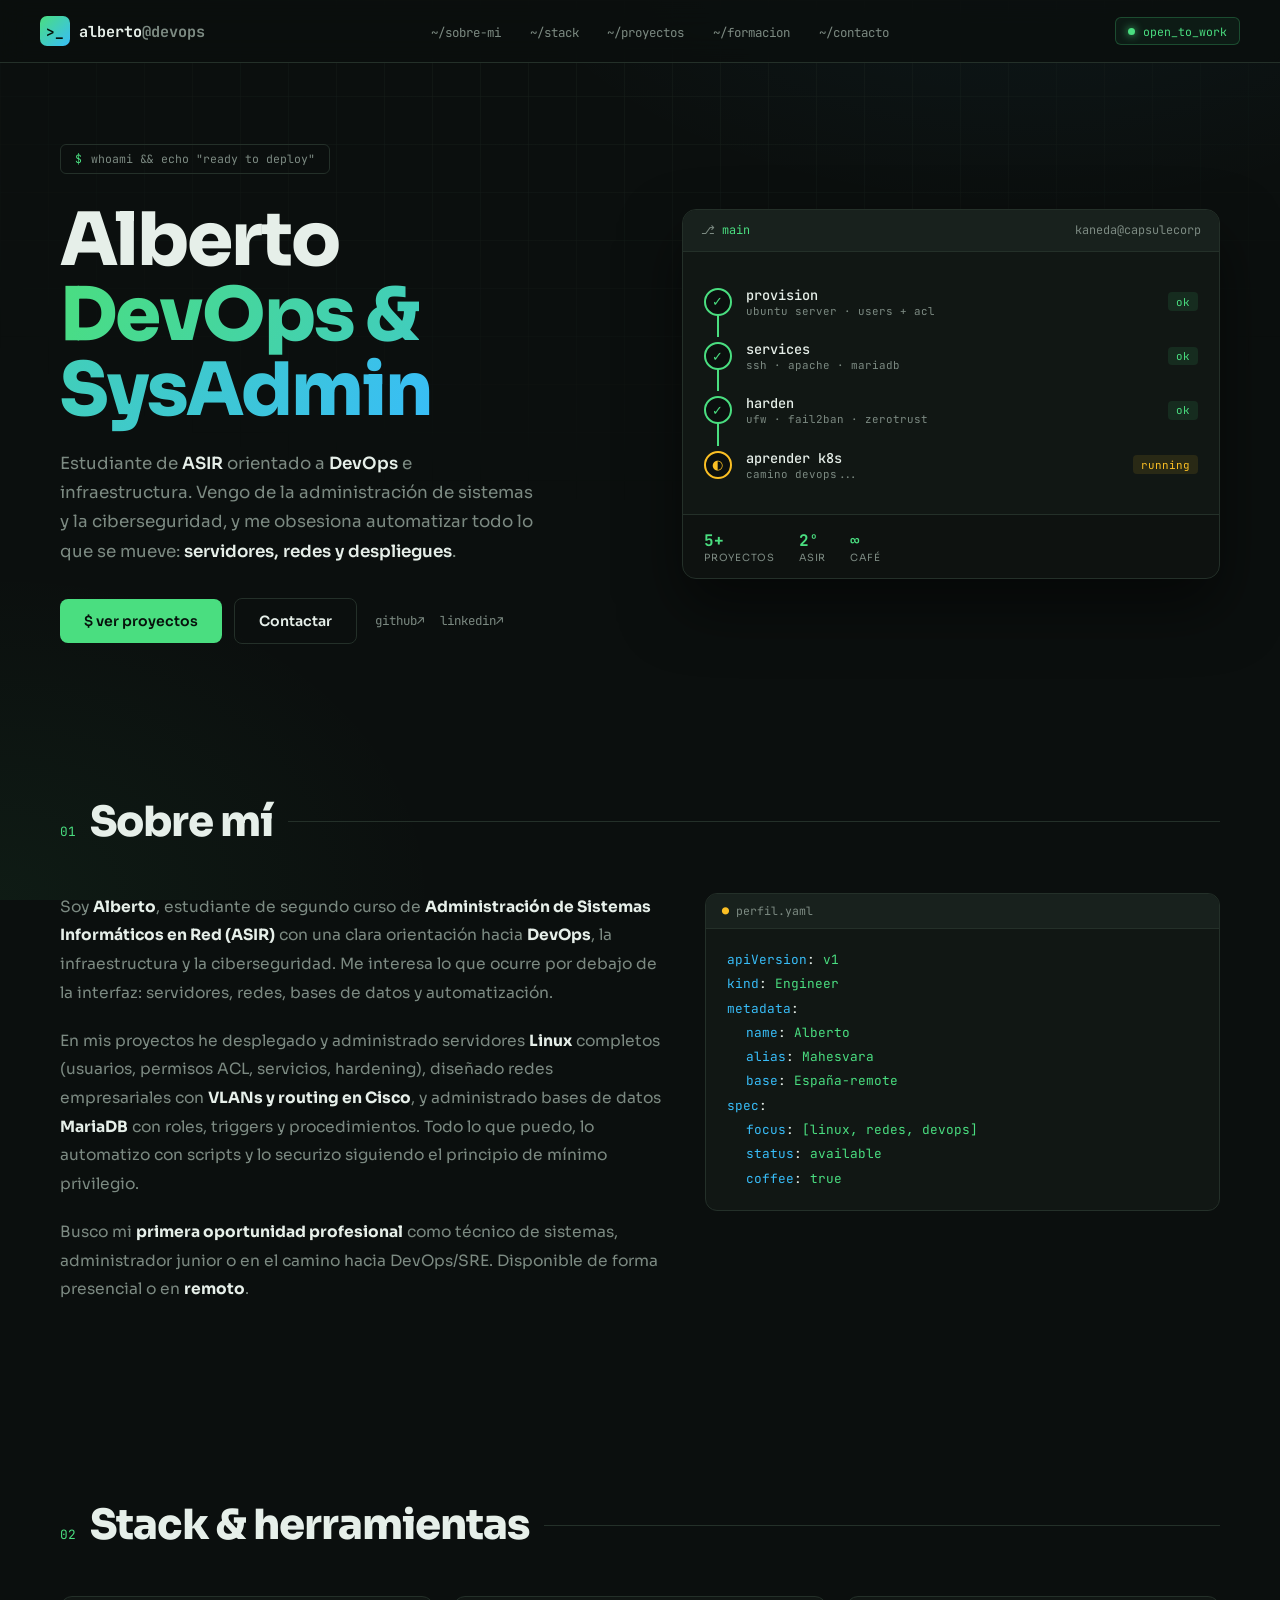
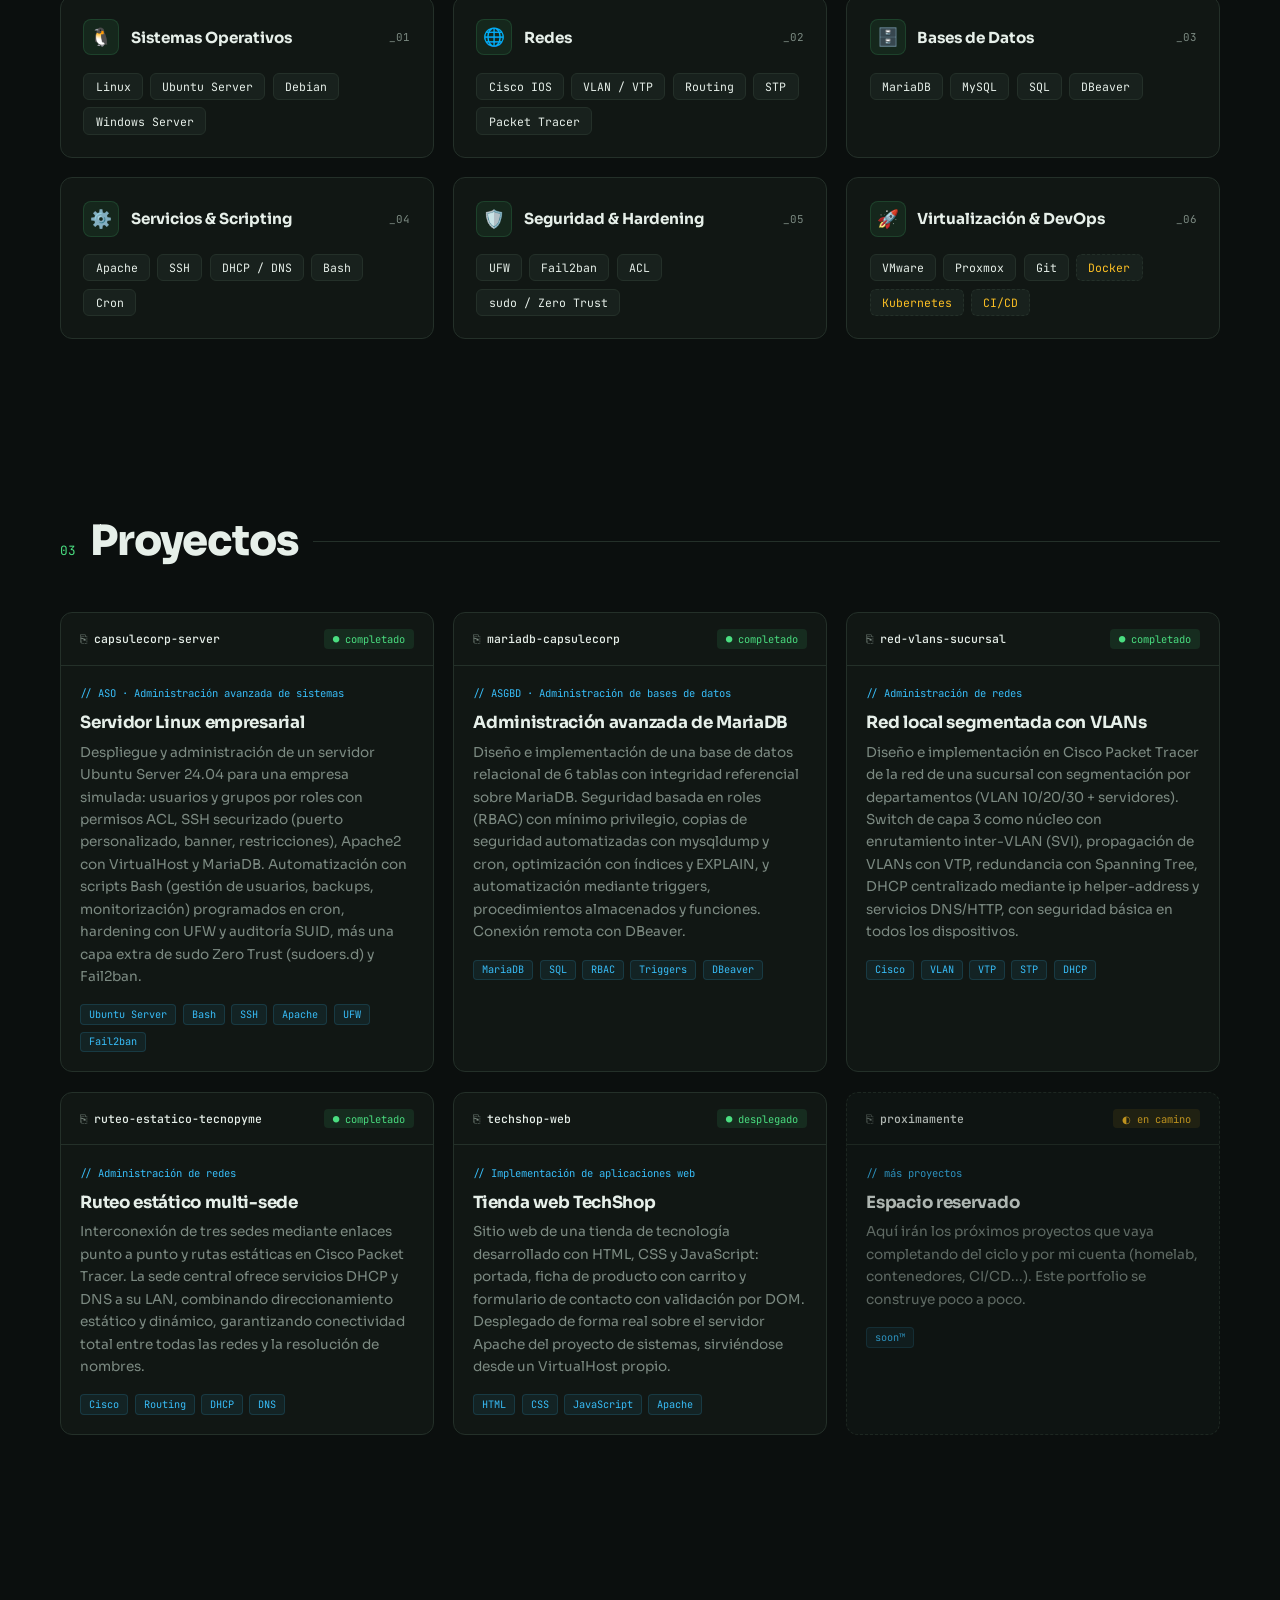
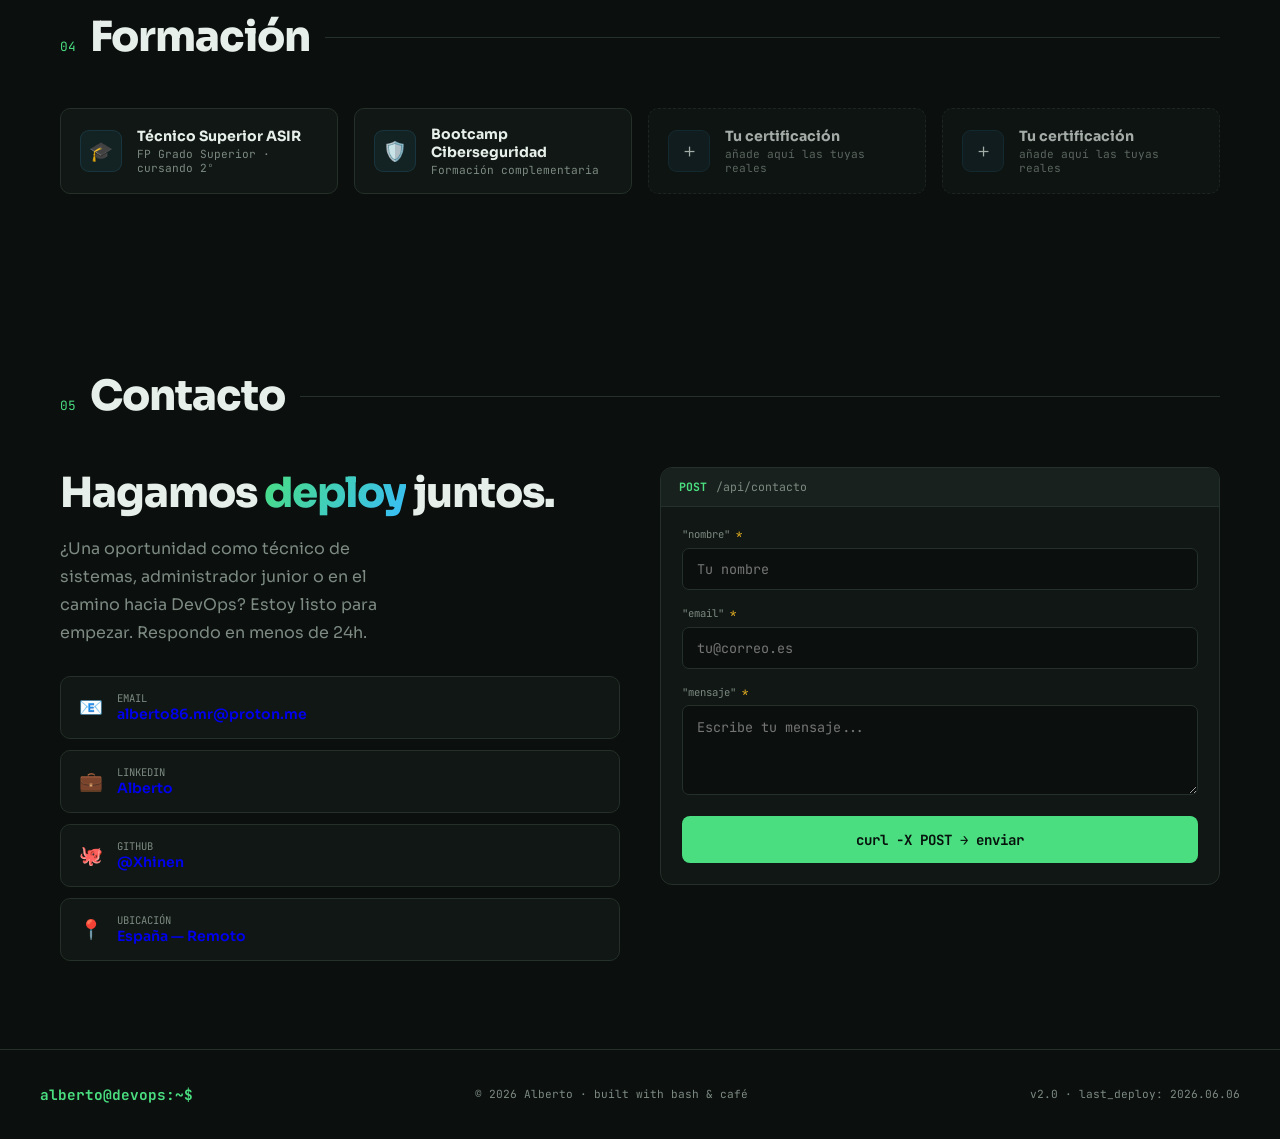
==== commit 444cf2ce: "." ====
--- a/index.html
+++ b/index.html
@@ -315,7 +315,7 @@
   <footer>
     <div class="foot-inner">
       <span class="foot-logo">alberto@devops:~$</span>
-      <span class="foot-copy">© 2026 Alberto · built with bash &amp; helado</span>
+      <span class="foot-copy">© 2026 Alberto · built with bash &amp; café</span>
       <span class="foot-meta">v2.0 · last_deploy: 2026.06.06</span>
     </div>
   </footer>
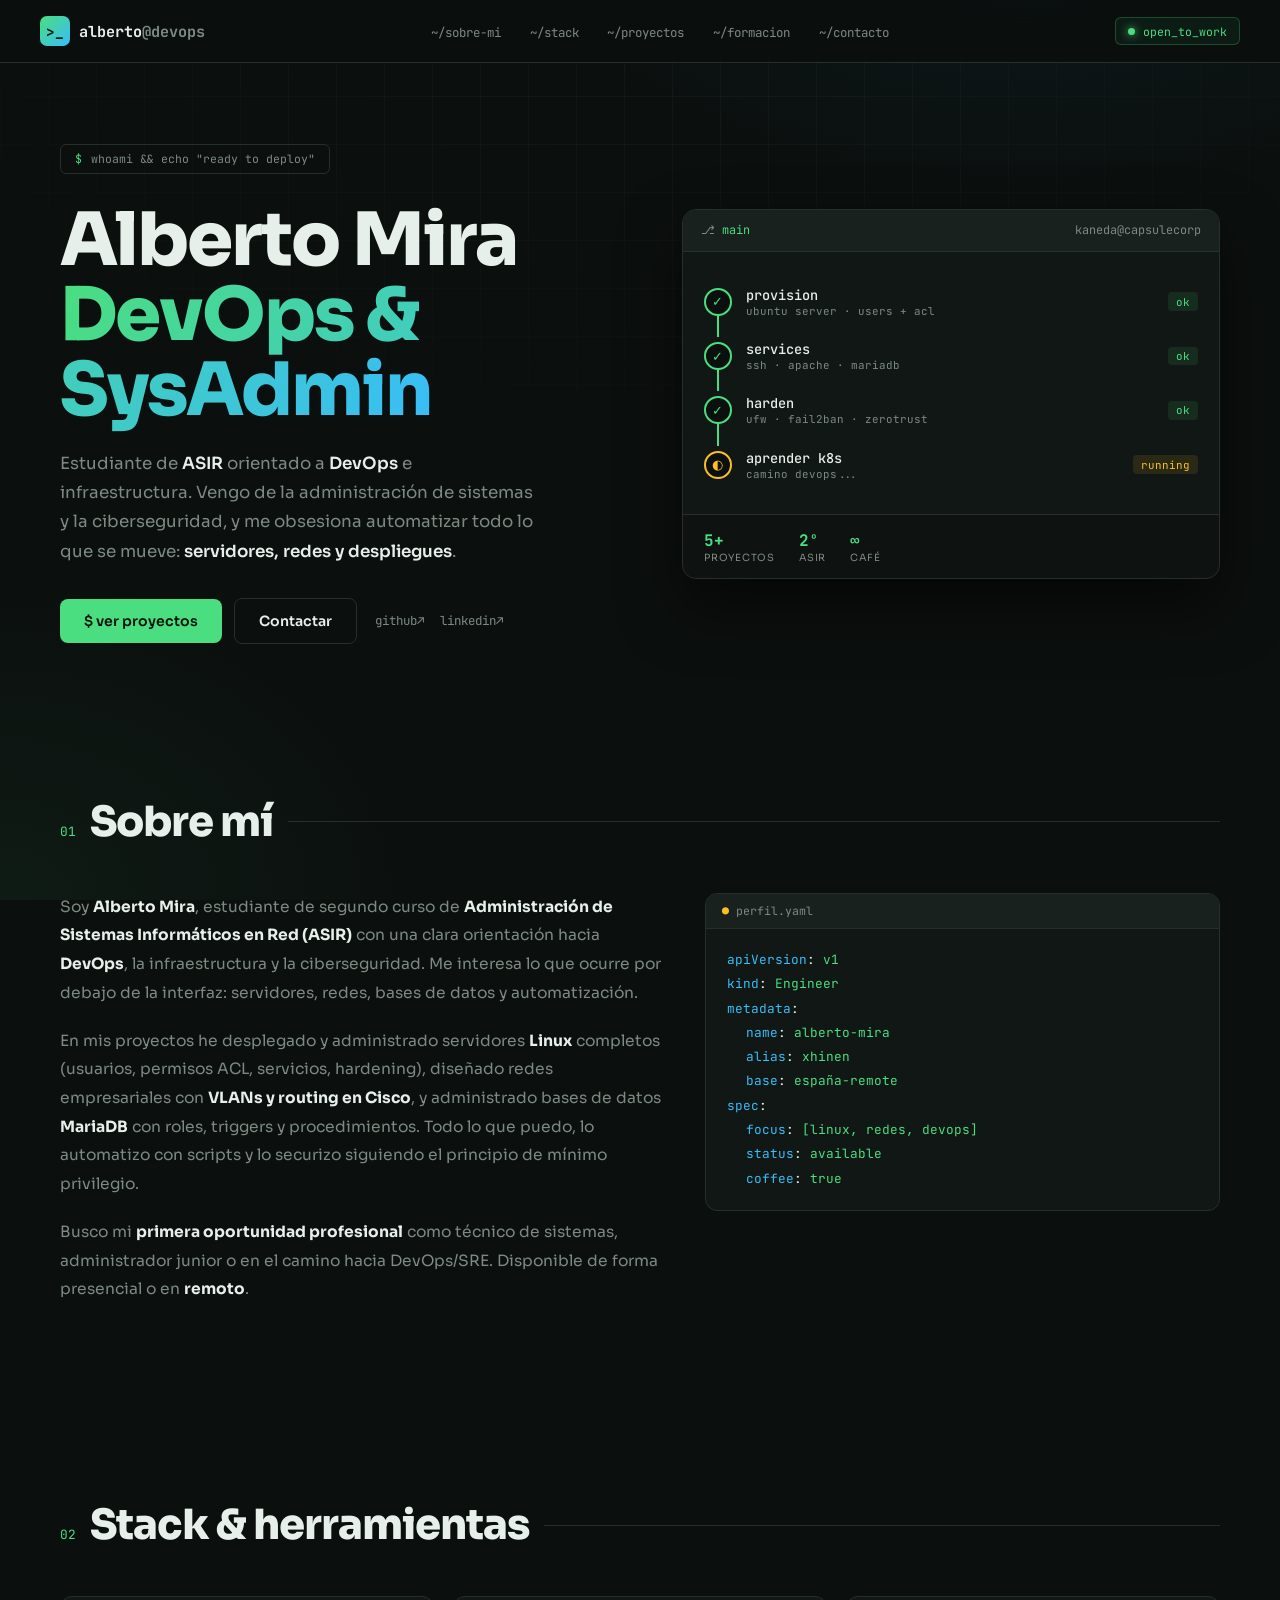
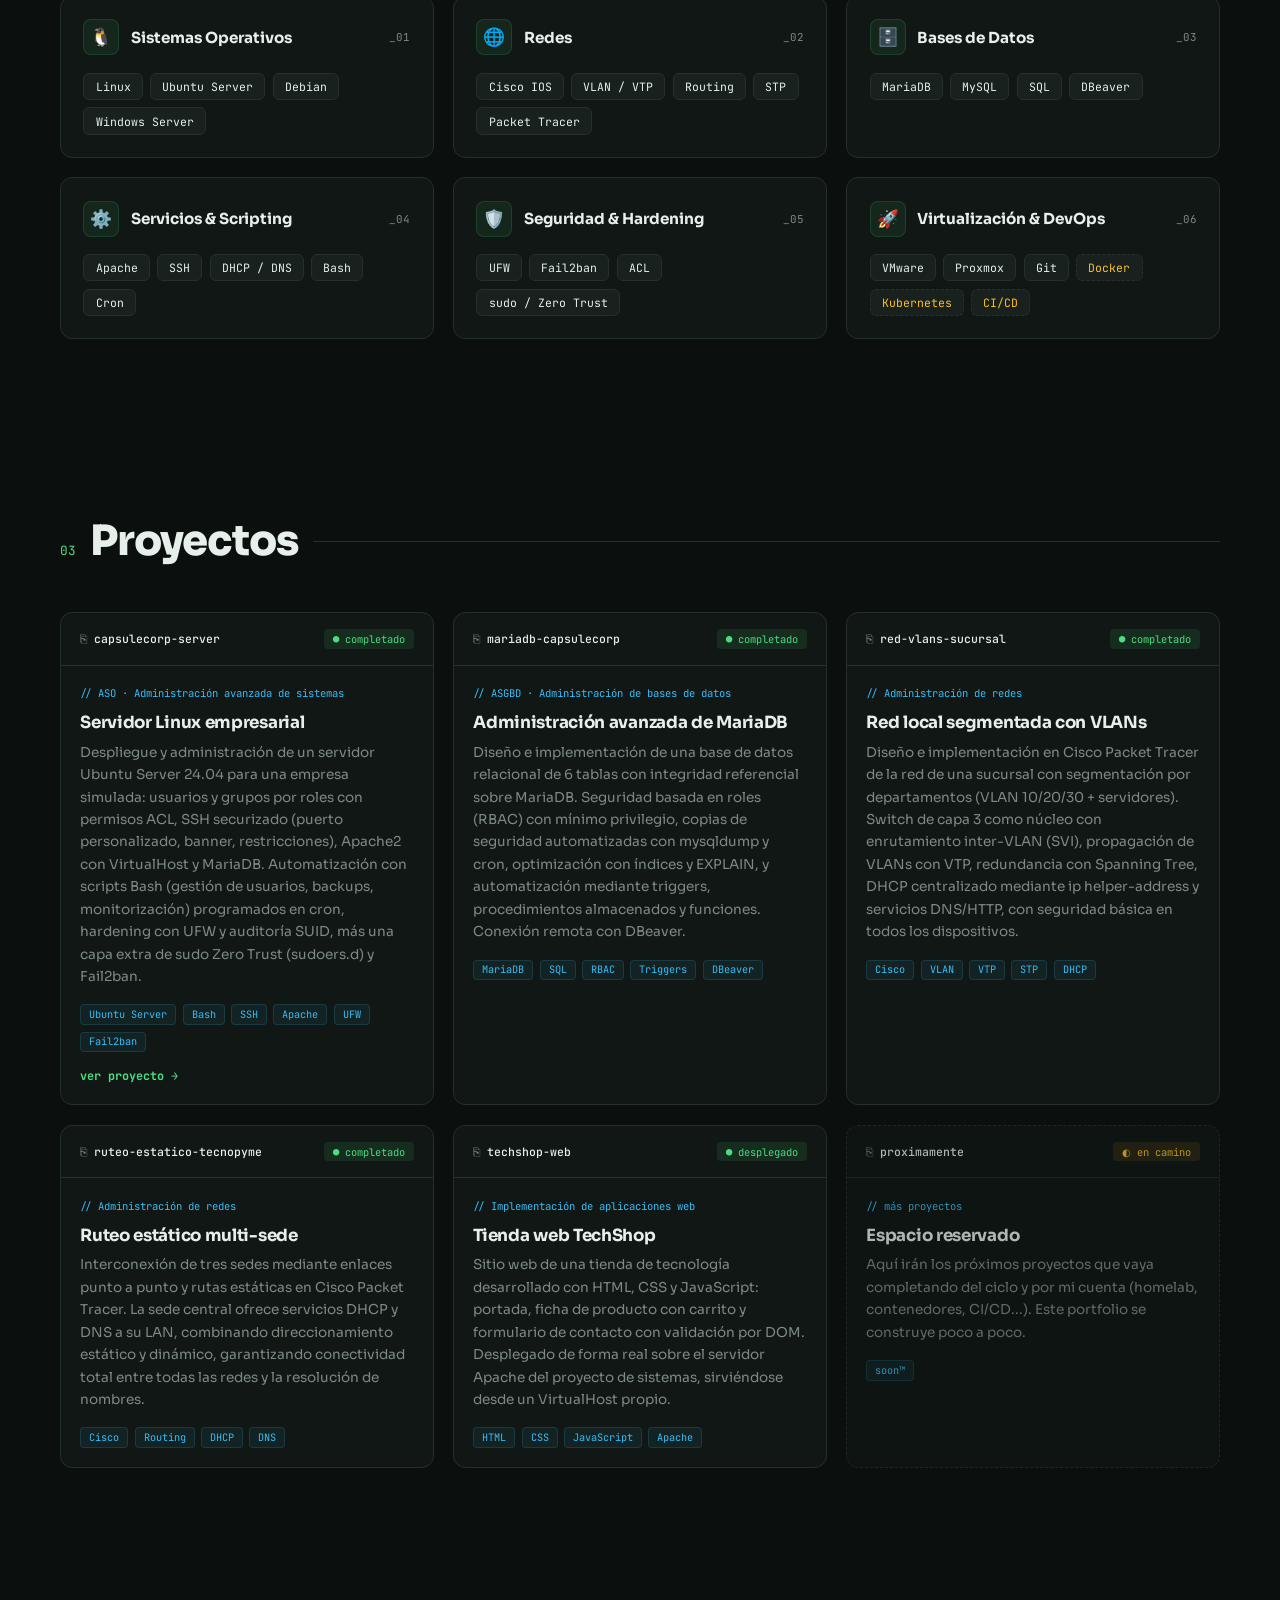
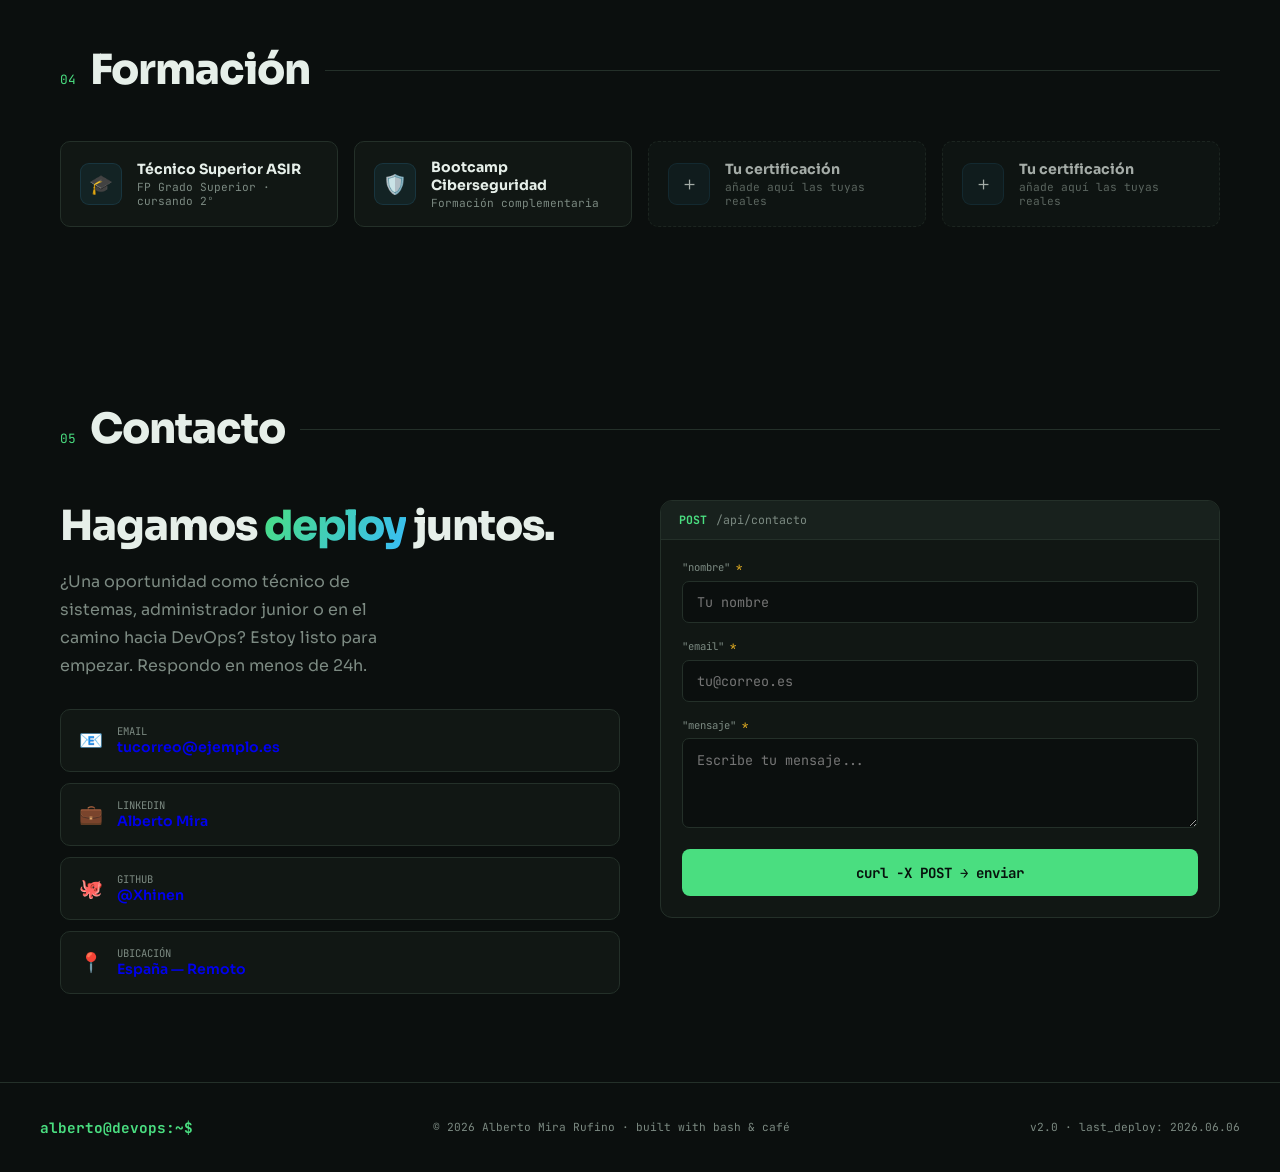
==== commit 43dc4ff1: "añadiendo proyectos" ====
--- a/index.html
+++ b/index.html
@@ -3,10 +3,10 @@
 <head>
   <meta charset="UTF-8" />
   <meta name="viewport" content="width=device-width, initial-scale=1.0" />
-  <title>Alberto — DevOps &amp; SysAdmin · Portfolio</title>
+  <title>Alberto Mira — DevOps &amp; SysAdmin · Portfolio</title>
 
   <!-- Favicon -->
-  <link rel="icon" type="image/svg+xml" href="img/favicon.svg" />
+  <link rel="icon" type="image/svg+xml" href="favicon.svg" />
 
   <!-- Fuentes -->
   <link rel="preconnect" href="https://fonts.googleapis.com" />
@@ -44,7 +44,7 @@
   <header class="hero">
     <div class="hero-left">
       <div class="tagline"><span class="gt">$</span> whoami &amp;&amp; echo "ready to deploy"</div>
-      <h1>Alberto<br><span class="role">DevOps &amp; SysAdmin</span></h1>
+      <h1>Alberto Mira<br><span class="role">DevOps &amp; SysAdmin</span></h1>
       <p class="lead">Estudiante de <strong>ASIR</strong> orientado a <strong>DevOps</strong> e infraestructura. Vengo de la administración de sistemas y la ciberseguridad, y me obsesiona automatizar todo lo que se mueve: <strong>servidores, redes y despliegues</strong>.</p>
       <div class="cta">
         <a href="#projects" class="btn btn-primary">$ ver proyectos</a>
@@ -101,7 +101,7 @@
     </div>
     <div class="about-grid">
       <div class="about-text">
-        <p>Soy <strong>Alberto</strong>, estudiante de segundo curso de <strong>Administración de Sistemas Informáticos en Red (ASIR)</strong> con una clara orientación hacia <strong>DevOps</strong>, la infraestructura y la ciberseguridad. Me interesa lo que ocurre por debajo de la interfaz: servidores, redes, bases de datos y automatización.</p>
+        <p>Soy <strong>Alberto Mira</strong>, estudiante de segundo curso de <strong>Administración de Sistemas Informáticos en Red (ASIR)</strong> con una clara orientación hacia <strong>DevOps</strong>, la infraestructura y la ciberseguridad. Me interesa lo que ocurre por debajo de la interfaz: servidores, redes, bases de datos y automatización.</p>
         <p>En mis proyectos he desplegado y administrado servidores <strong>Linux</strong> completos (usuarios, permisos ACL, servicios, hardening), diseñado redes empresariales con <strong>VLANs y routing en Cisco</strong>, y administrado bases de datos <strong>MariaDB</strong> con roles, triggers y procedimientos. Todo lo que puedo, lo automatizo con scripts y lo securizo siguiendo el principio de mínimo privilegio.</p>
         <p>Busco mi <strong>primera oportunidad profesional</strong> como técnico de sistemas, administrador junior o en el camino hacia DevOps/SRE. Disponible de forma presencial o en <strong>remoto</strong>.</p>
       </div>
@@ -111,9 +111,9 @@
           <div><span class="mf-key">apiVersion</span>: <span class="mf-str">v1</span></div>
           <div><span class="mf-key">kind</span>: <span class="mf-str">Engineer</span></div>
           <div><span class="mf-key">metadata</span>:</div>
-          <div class="mf-ind"><span class="mf-key">name</span>: <span class="mf-str">Alberto</span></div>
-          <div class="mf-ind"><span class="mf-key">alias</span>: <span class="mf-str">Mahesvara</span></div>
-          <div class="mf-ind"><span class="mf-key">base</span>: <span class="mf-str">España-remote</span></div>
+          <div class="mf-ind"><span class="mf-key">name</span>: <span class="mf-str">alberto-mira</span></div>
+          <div class="mf-ind"><span class="mf-key">alias</span>: <span class="mf-str">xhinen</span></div>
+          <div class="mf-ind"><span class="mf-key">base</span>: <span class="mf-str">españa-remote</span></div>
           <div><span class="mf-key">spec</span>:</div>
           <div class="mf-ind"><span class="mf-key">focus</span>: <span class="mf-str">[linux, redes, devops]</span></div>
           <div class="mf-ind"><span class="mf-key">status</span>: <span class="mf-str">available</span></div>
@@ -177,6 +177,7 @@
           <h3>Servidor Linux empresarial</h3>
           <p>Despliegue y administración de un servidor Ubuntu Server 24.04 para una empresa simulada: usuarios y grupos por roles con permisos ACL, SSH securizado (puerto personalizado, banner, restricciones), Apache2 con VirtualHost y MariaDB. Automatización con scripts Bash (gestión de usuarios, backups, monitorización) programados en cron, hardening con UFW y auditoría SUID, más una capa extra de sudo Zero Trust (sudoers.d) y Fail2ban.</p>
           <div class="deploy-tags"><span class="dtag">Ubuntu Server</span><span class="dtag">Bash</span><span class="dtag">SSH</span><span class="dtag">Apache</span><span class="dtag">UFW</span><span class="dtag">Fail2ban</span></div>
+          <a class="deploy-link" href="proyectos/capsulecorp-server.html">ver proyecto →</a>
         </div>
       </div>
 
@@ -275,8 +276,8 @@
         <h2>Hagamos <span class="role">deploy</span> juntos.</h2>
         <p>¿Una oportunidad como técnico de sistemas, administrador junior o en el camino hacia DevOps? Estoy listo para empezar. Respondo en menos de 24h.</p>
         <div class="cmethods">
-          <a href="mailto:tucorreo@ejemplo.es" class="cmethod"><span class="ico">📧</span><div><div class="k">EMAIL</div><div class="v">alberto86.mr@proton.me</div></div></a>
-          <a href="https://www.linkedin.com/in/alberto-m-915919198/" target="_blank" rel="noopener" class="cmethod"><span class="ico">💼</span><div><div class="k">LINKEDIN</div><div class="v">Alberto</div></div></a>
+          <a href="mailto:tucorreo@ejemplo.es" class="cmethod"><span class="ico">📧</span><div><div class="k">EMAIL</div><div class="v">tucorreo@ejemplo.es</div></div></a>
+          <a href="https://www.linkedin.com/in/alberto-m-915919198/" target="_blank" rel="noopener" class="cmethod"><span class="ico">💼</span><div><div class="k">LINKEDIN</div><div class="v">Alberto Mira</div></div></a>
           <a href="https://github.com/Xhinen" target="_blank" rel="noopener" class="cmethod"><span class="ico">🐙</span><div><div class="k">GITHUB</div><div class="v">@Xhinen</div></div></a>
           <a href="#" class="cmethod"><span class="ico">📍</span><div><div class="k">UBICACIÓN</div><div class="v">España — Remoto</div></div></a>
         </div>
@@ -315,7 +316,7 @@
   <footer>
     <div class="foot-inner">
       <span class="foot-logo">alberto@devops:~$</span>
-      <span class="foot-copy">© 2026 Alberto · built with bash &amp; café</span>
+      <span class="foot-copy">© 2026 Alberto Mira Rufino · built with bash &amp; café</span>
       <span class="foot-meta">v2.0 · last_deploy: 2026.06.06</span>
     </div>
   </footer>
--- a/css/styles.css
+++ b/css/styles.css
@@ -781,6 +781,28 @@
   border: 1px solid rgba(56, 189, 248, 0.15);
   padding: 0.18rem 0.5rem;
   border-radius: 4px;
+}
+
+/* Enlace "ver proyecto →" dentro de la tarjeta */
+.deploy-link {
+  display: inline-block;
+  margin-top: 1rem;
+  font-family: var(--mono);
+  font-size: 0.74rem;
+  font-weight: 700;
+  color: var(--ok);
+  text-decoration: none;
+  transition: gap 0.2s, opacity 0.2s;
+}
+
+.deploy-link:hover {
+  opacity: 0.8;
+  text-decoration: underline;
+}
+
+.deploy-link.disabled {
+  color: var(--muted);
+  pointer-events: none;
 }
 
 
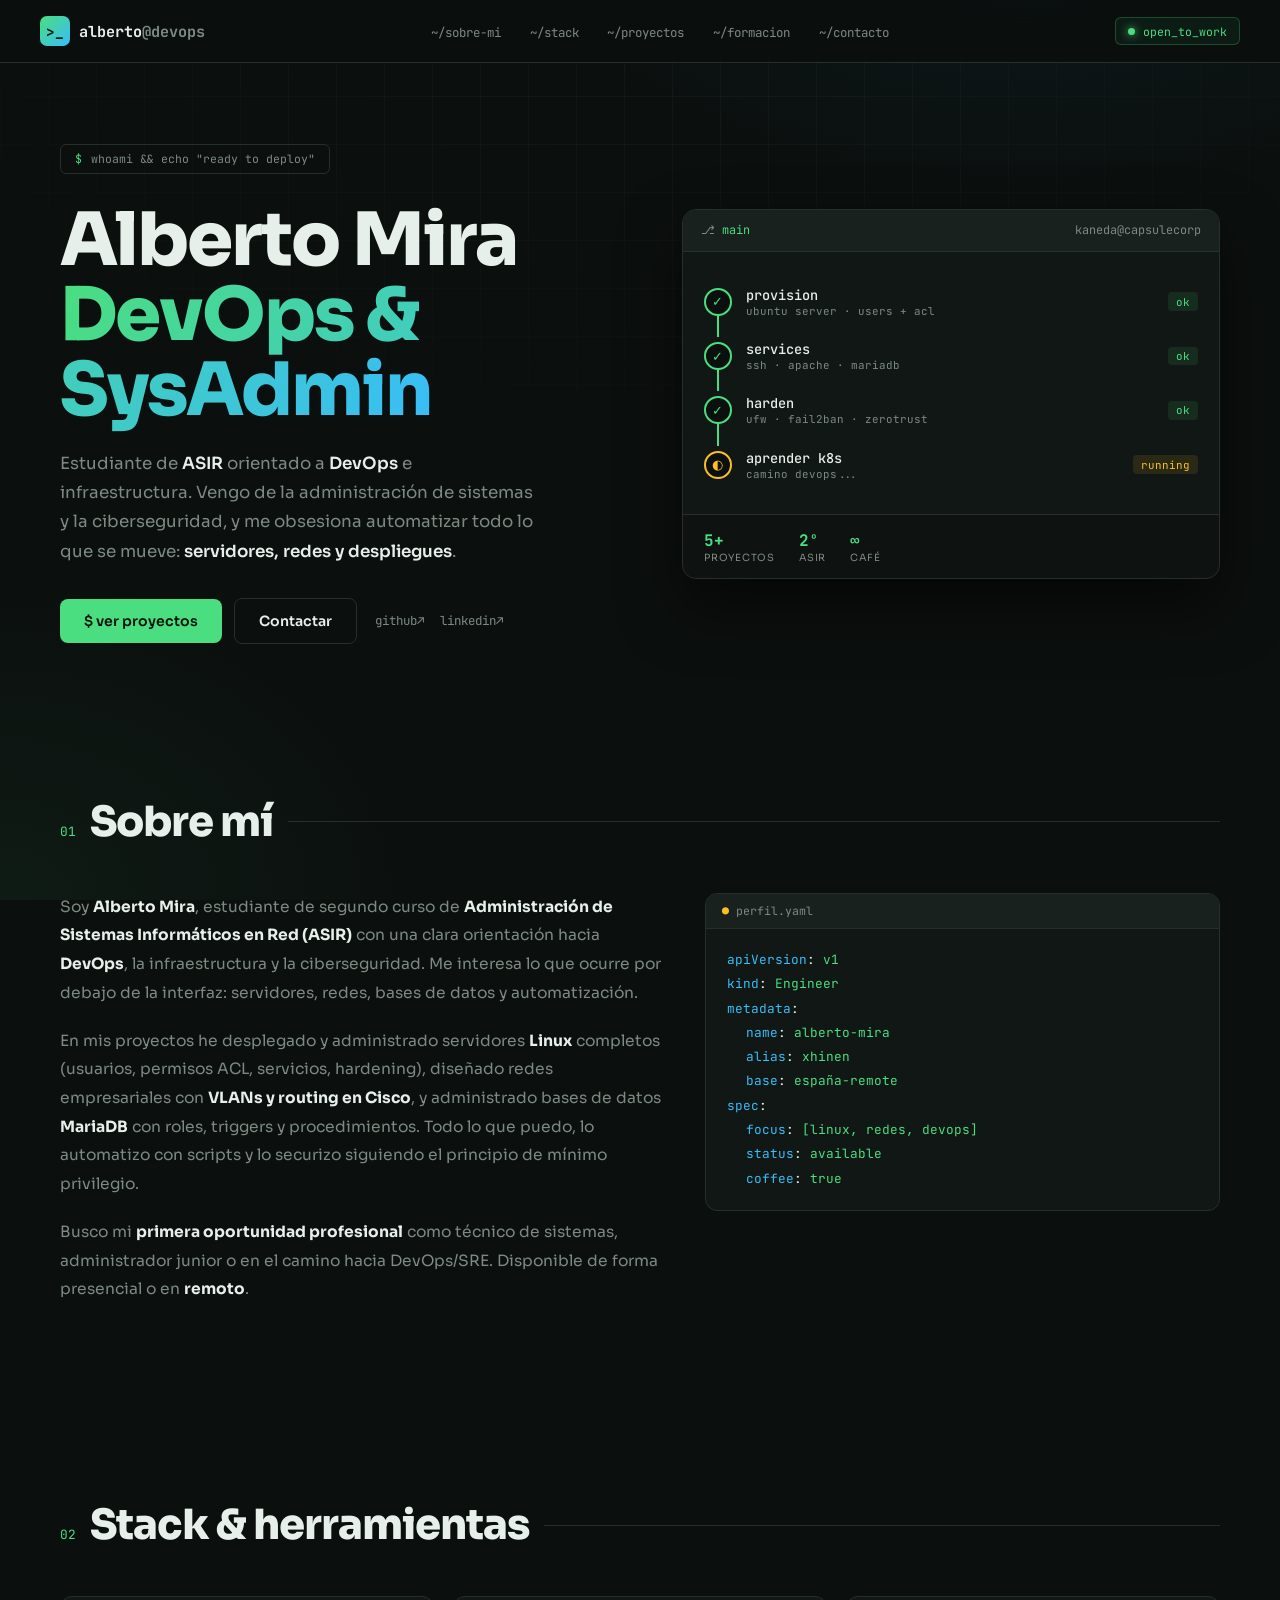
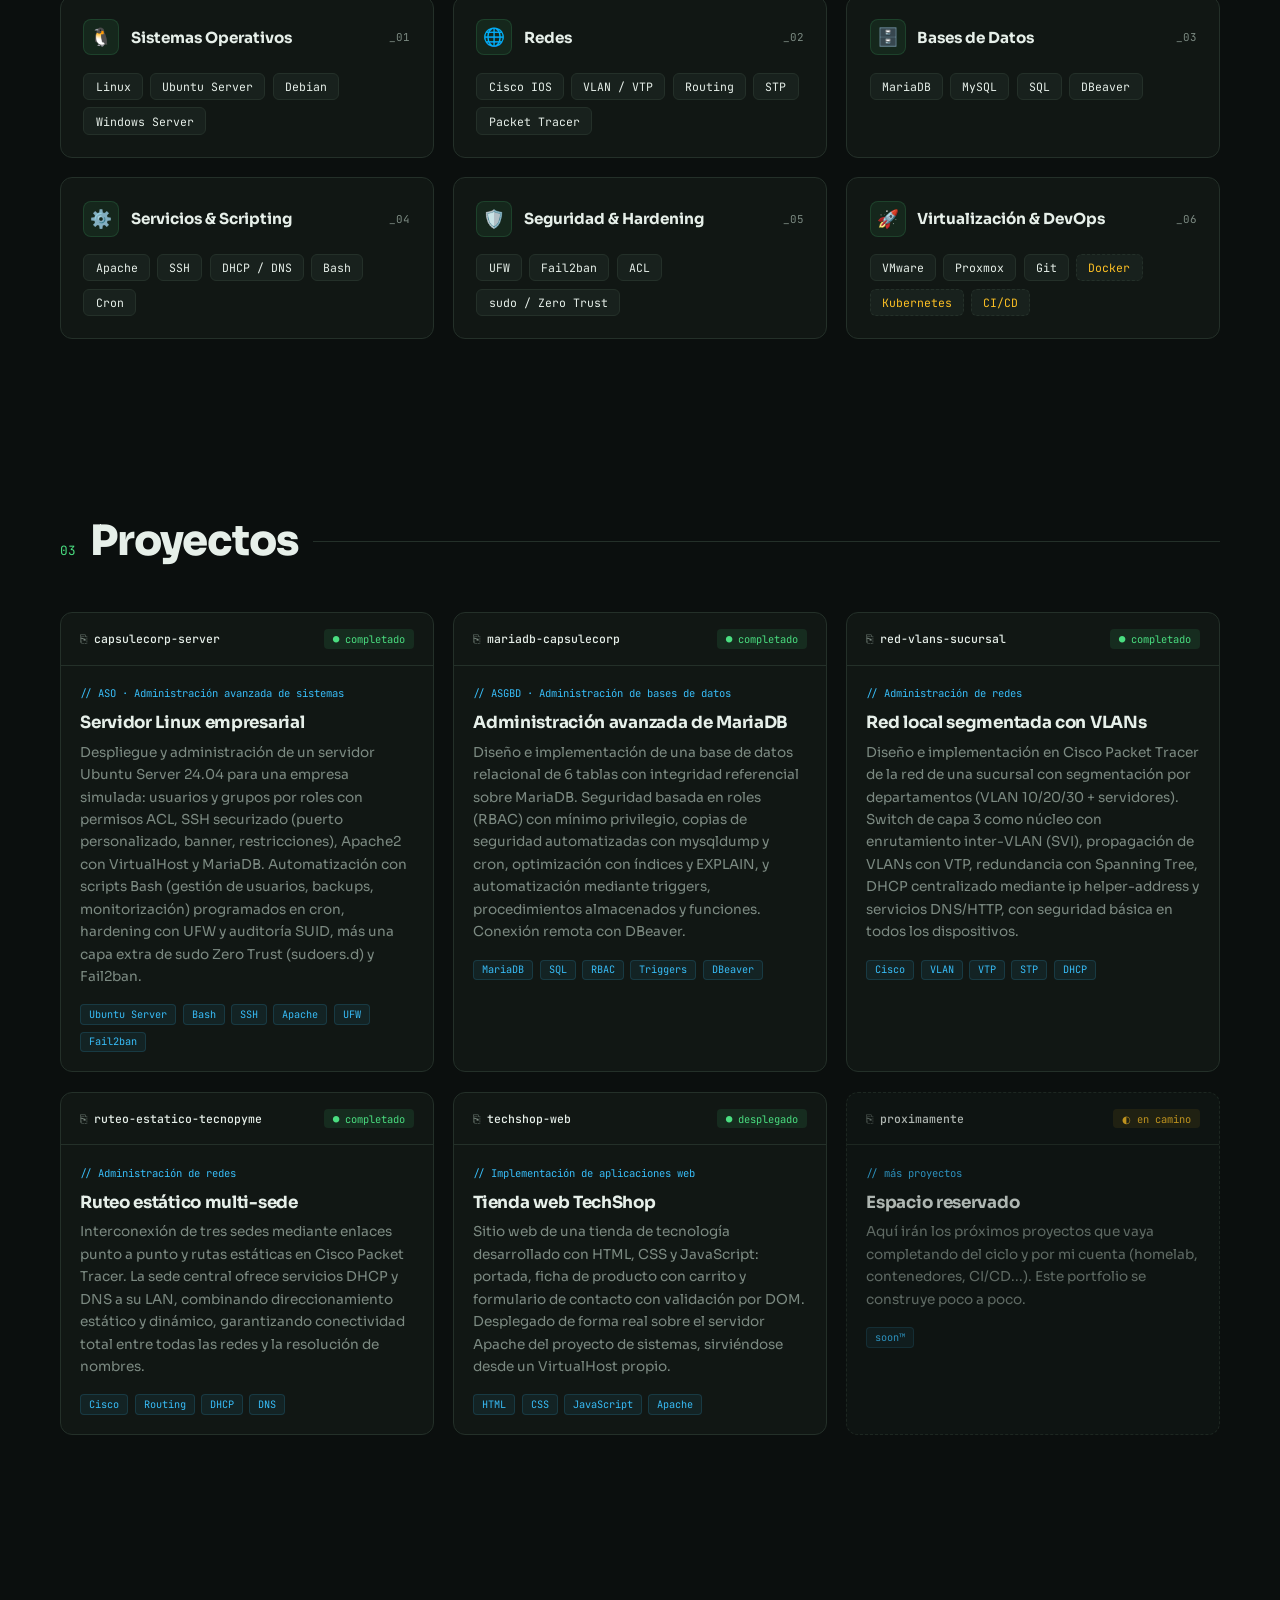
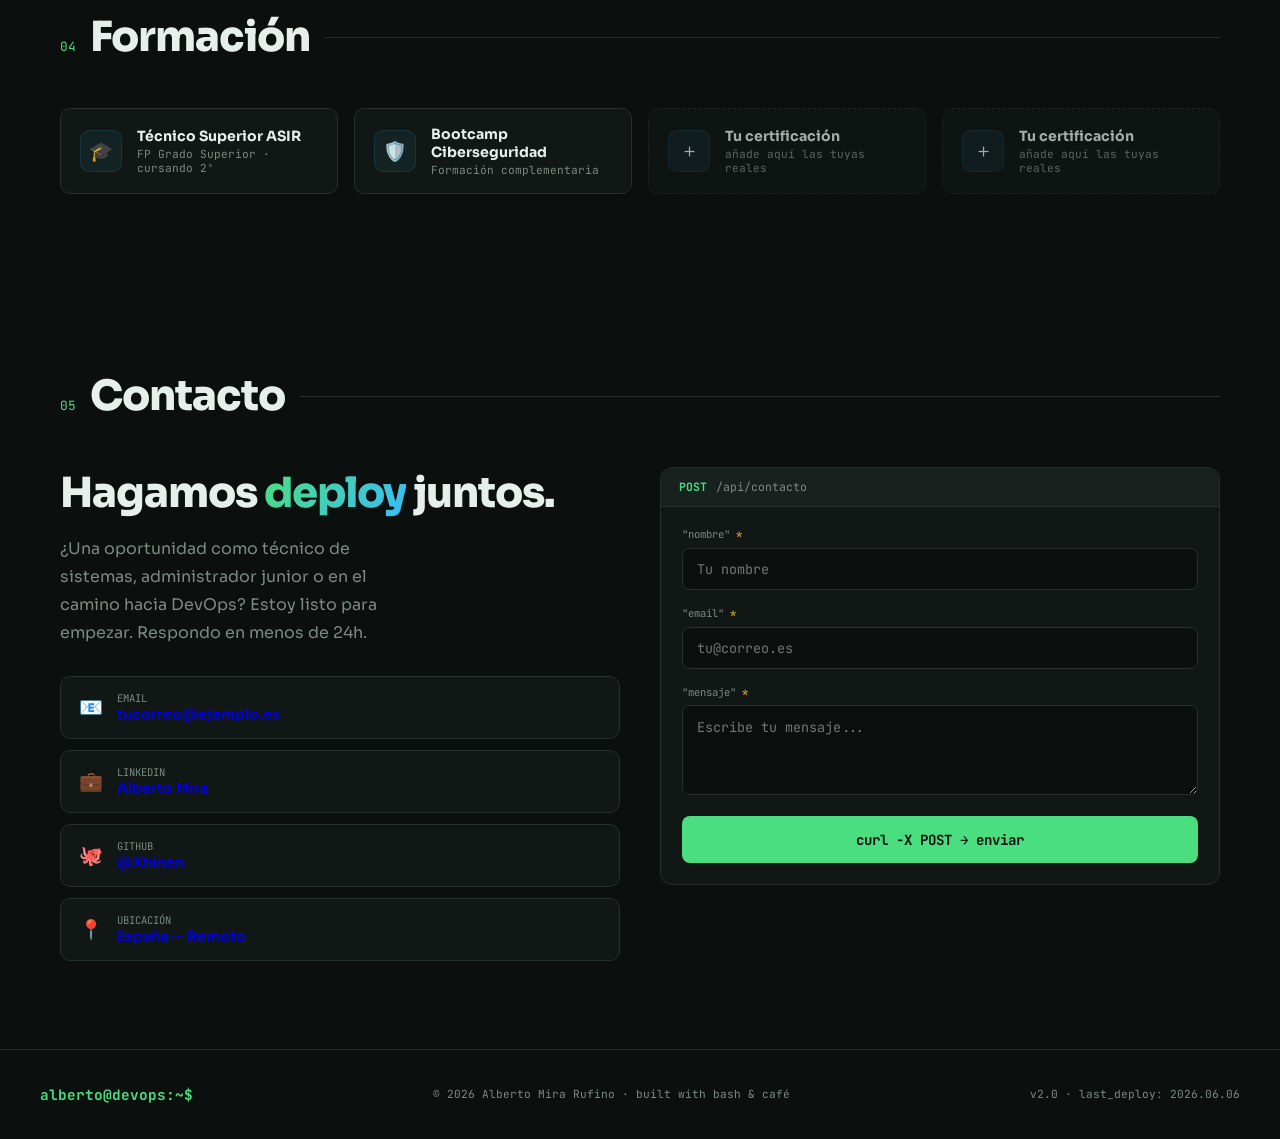
==== commit 0fcfd09e: "Cambios" ====
--- a/index.html
+++ b/index.html
@@ -167,7 +167,7 @@
     </div>
     <div class="deploys">
 
-      <div class="deploy">
+      <a class="deploy deploy-linked" href="proyectos/capsulecorp-server.html">
         <div class="deploy-top">
           <span class="deploy-repo">⎘ <b>capsulecorp-server</b></span>
           <span class="deploy-badge ok">● completado</span>
@@ -177,9 +177,9 @@
           <h3>Servidor Linux empresarial</h3>
           <p>Despliegue y administración de un servidor Ubuntu Server 24.04 para una empresa simulada: usuarios y grupos por roles con permisos ACL, SSH securizado (puerto personalizado, banner, restricciones), Apache2 con VirtualHost y MariaDB. Automatización con scripts Bash (gestión de usuarios, backups, monitorización) programados en cron, hardening con UFW y auditoría SUID, más una capa extra de sudo Zero Trust (sudoers.d) y Fail2ban.</p>
           <div class="deploy-tags"><span class="dtag">Ubuntu Server</span><span class="dtag">Bash</span><span class="dtag">SSH</span><span class="dtag">Apache</span><span class="dtag">UFW</span><span class="dtag">Fail2ban</span></div>
-          <a class="deploy-link" href="proyectos/capsulecorp-server.html">ver proyecto →</a>
-        </div>
-      </div>
+        </div>
+        <div class="deploy-hint">ver proyecto →</div>
+      </a>
 
       <div class="deploy">
         <div class="deploy-top">
--- a/css/styles.css
+++ b/css/styles.css
@@ -783,26 +783,37 @@
   border-radius: 4px;
 }
 
-/* Enlace "ver proyecto →" dentro de la tarjeta */
-.deploy-link {
-  display: inline-block;
-  margin-top: 1rem;
+/* Tarjeta de proyecto que es un enlace completo (clicable) */
+.deploy-linked {
+  display: block;
+  position: relative;
+  color: inherit;
+  text-decoration: none;
+  cursor: pointer;
+}
+
+/* Pista "ver proyecto →" que asciende desde abajo al pasar el ratón */
+.deploy-hint {
+  position: absolute;
+  left: 0;
+  right: 0;
+  bottom: 0;
+  padding: 0.6rem 1.2rem;
+  text-align: right;
   font-family: var(--mono);
   font-size: 0.74rem;
   font-weight: 700;
   color: var(--ok);
-  text-decoration: none;
-  transition: gap 0.2s, opacity 0.2s;
-}
-
-.deploy-link:hover {
-  opacity: 0.8;
-  text-decoration: underline;
-}
-
-.deploy-link.disabled {
-  color: var(--muted);
-  pointer-events: none;
+  background: linear-gradient(to top, rgba(74, 222, 128, 0.16), transparent);
+  border-top: 1px solid rgba(74, 222, 128, 0.25);
+  transform: translateY(100%);
+  opacity: 0;
+  transition: transform 0.3s ease, opacity 0.3s ease;
+}
+
+.deploy-linked:hover .deploy-hint {
+  transform: translateY(0);
+  opacity: 1;
 }
 
 
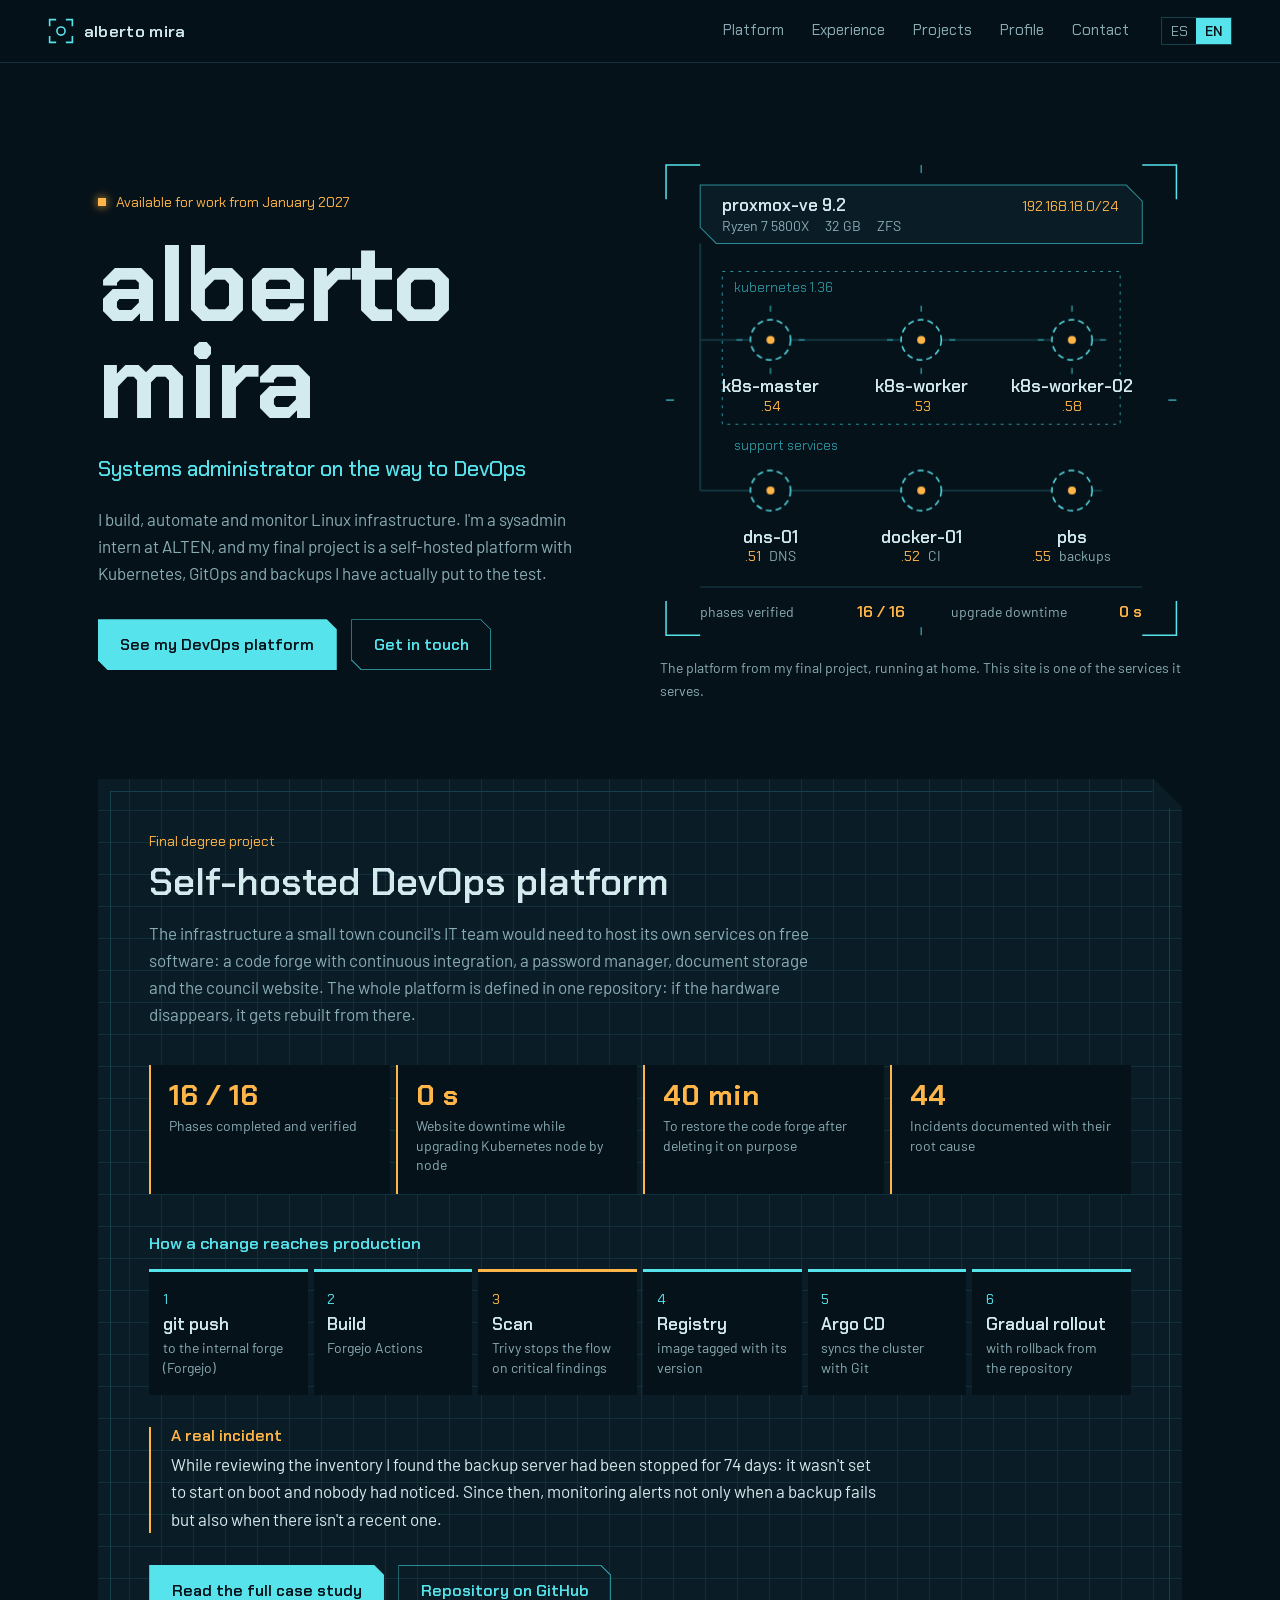
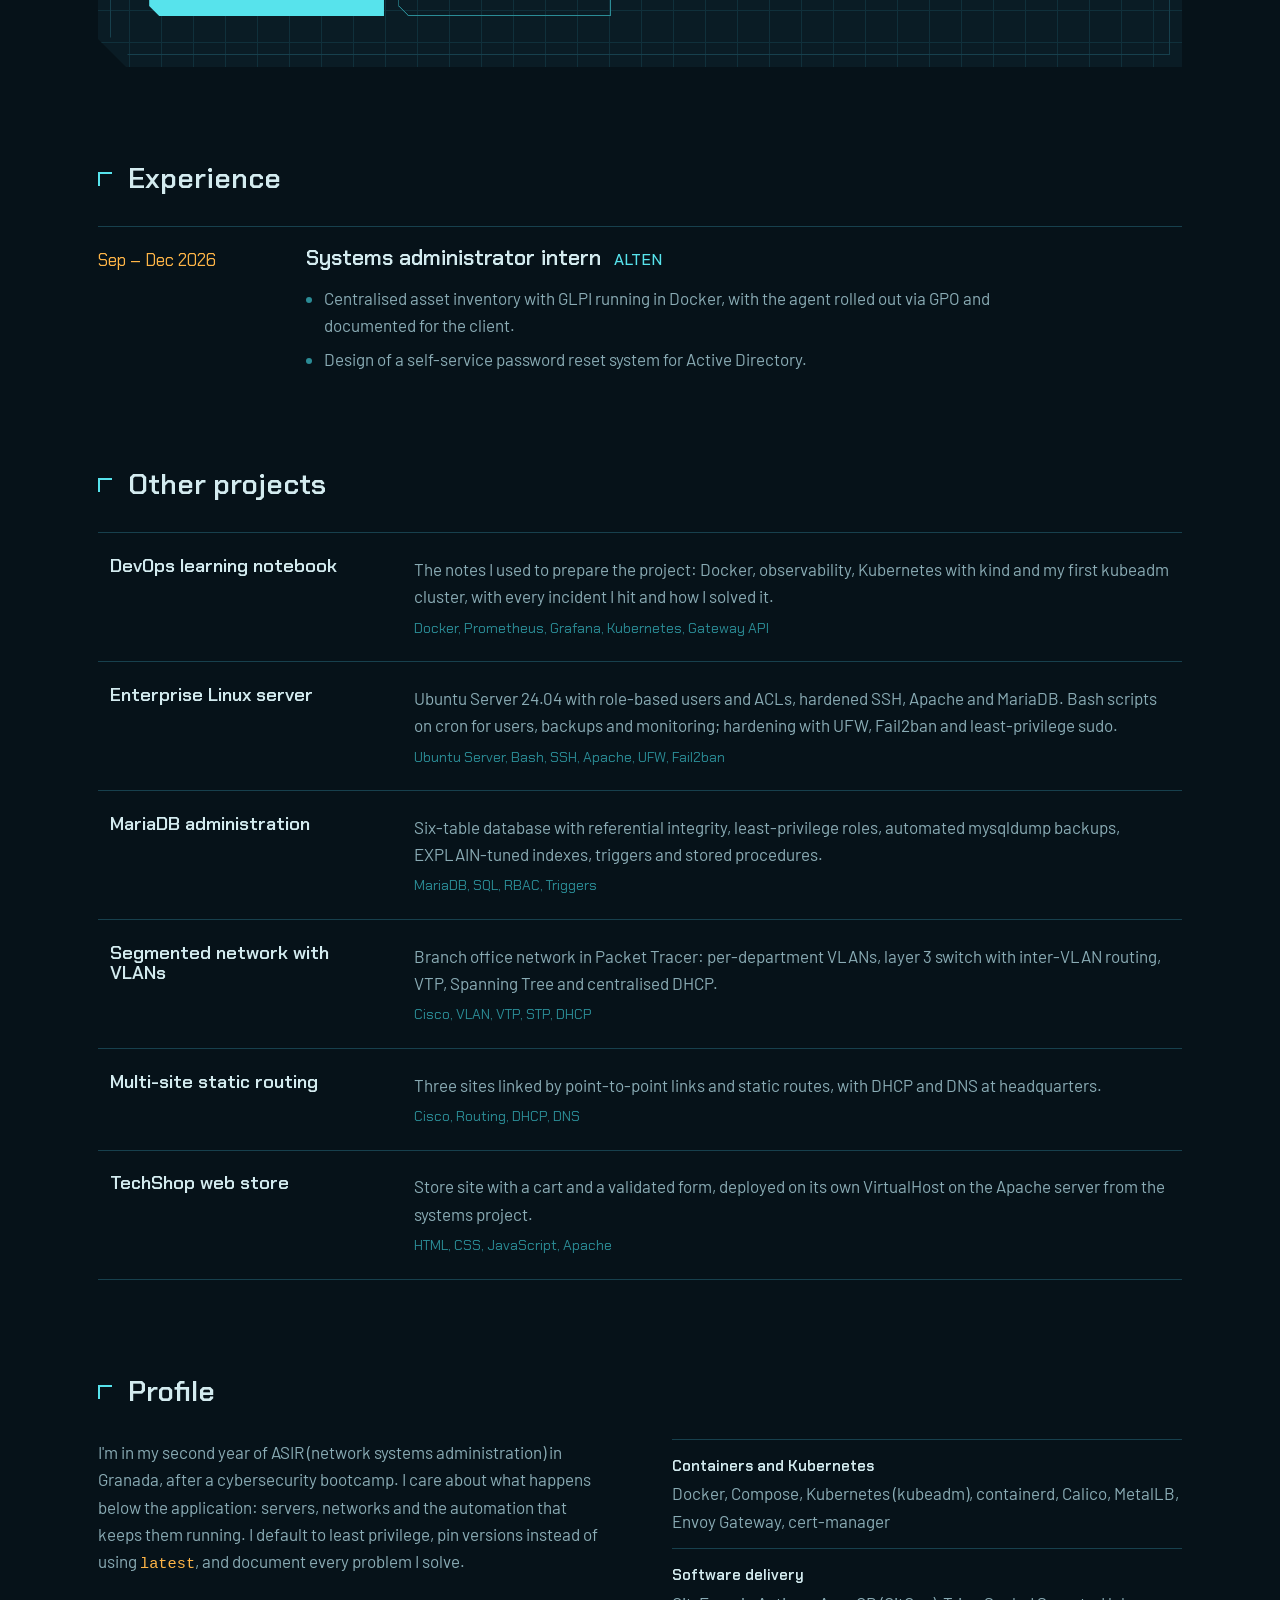
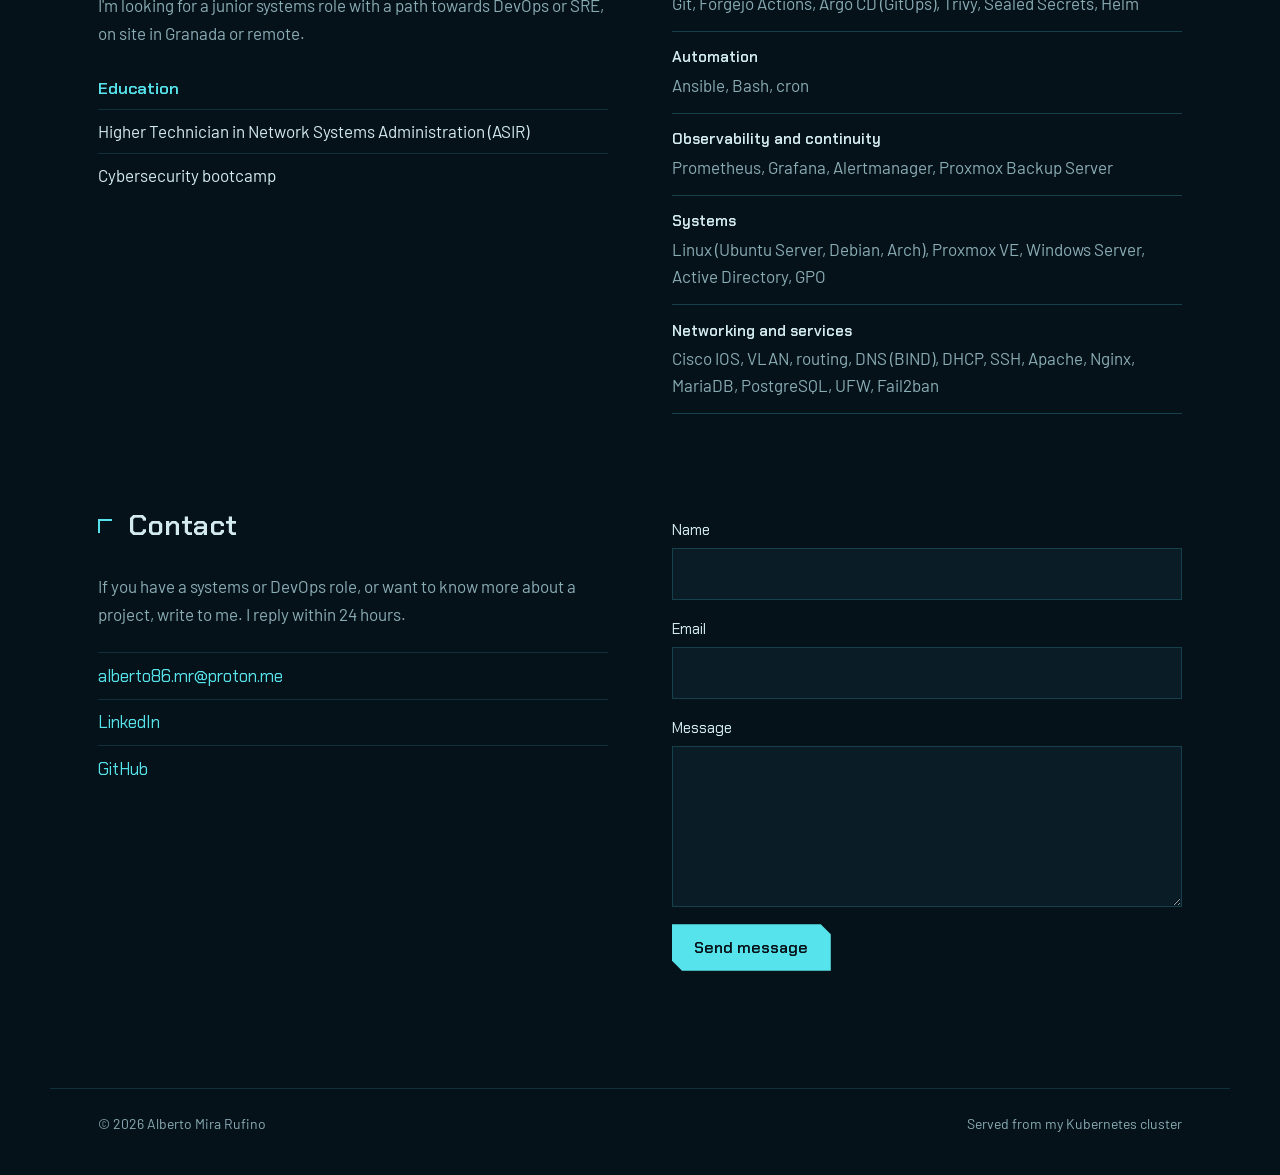
==== commit 0123c052: "Rediseño HUD completo: home, caso DevOps y páginas del proyecto" ====
--- a/index.html
+++ b/index.html
@@ -3,325 +3,428 @@
 <head>
   <meta charset="UTF-8" />
   <meta name="viewport" content="width=device-width, initial-scale=1.0" />
-  <title>Alberto Mira — DevOps &amp; SysAdmin · Portfolio</title>
-
-  <!-- Favicon -->
+  <title>Alberto Mira · Sistemas y DevOps</title>
+  <meta name="description" content="Administrador de sistemas en camino a DevOps. Plataforma autoalojada con Kubernetes, Argo CD, Ansible y copias verificadas." />
   <link rel="icon" type="image/svg+xml" href="favicon.svg" />
 
-  <!-- Fuentes -->
   <link rel="preconnect" href="https://fonts.googleapis.com" />
-  <link href="https://fonts.googleapis.com/css2?family=JetBrains+Mono:wght@400;500;700&family=Sora:wght@400;500;600;700;800&display=swap" rel="stylesheet" />
-
-  <!-- Estilos -->
-  <link rel="stylesheet" href="css/styles.css" />
+  <link rel="preconnect" href="https://fonts.gstatic.com" crossorigin />
+  <link href="https://fonts.googleapis.com/css2?family=Chakra+Petch:wght@400;500;600;700&family=Barlow:wght@400;500;600&display=swap" rel="stylesheet" />
+
+  <link rel="stylesheet" href="css/hud.css" />
 </head>
-<body id="top">
-
-  <div class="bg-fixed"></div>
-  <div class="bg-grid"></div>
-
-  <!-- ====================== NAV ====================== -->
-  <nav>
-    <a href="#top" class="logo">
-      <span class="logo-mark">&gt;_</span>
-      <span class="logo-text">alberto<span class="dim">@devops</span></span>
+<body>
+
+  <a class="skip" href="#contenido">
+    <span lang="es">Saltar al contenido</span><span lang="en">Skip to content</span>
+  </a>
+
+  <!-- ============ BARRA SUPERIOR ============ -->
+  <header class="bar">
+    <a href="#top" class="brand" aria-label="Alberto Mira, inicio">
+      <svg class="brand-mark" viewBox="0 0 32 32" aria-hidden="true">
+        <path d="M2 10V2h8M22 2h8v8M30 22v8h-8M10 30H2v-8" />
+        <circle cx="16" cy="16" r="5" />
+      </svg>
+      <span>alberto mira</span>
     </a>
 
-    <ul class="nav-links" id="navLinks">
-      <li><a href="#about">~/sobre-mi</a></li>
-      <li><a href="#stack">~/stack</a></li>
-      <li><a href="#projects">~/proyectos</a></li>
-      <li><a href="#certs">~/formacion</a></li>
-      <li><a href="#contact">~/contacto</a></li>
-    </ul>
-
-    <div class="nav-pill"><span class="dot"></span>open_to_work</div>
-
-    <button class="menu-toggle" id="menuToggle" aria-label="Abrir menú">☰</button>
-  </nav>
-
-  <!-- ====================== HERO ====================== -->
-  <header class="hero">
-    <div class="hero-left">
-      <div class="tagline"><span class="gt">$</span> whoami &amp;&amp; echo "ready to deploy"</div>
-      <h1>Alberto Mira<br><span class="role">DevOps &amp; SysAdmin</span></h1>
-      <p class="lead">Estudiante de <strong>ASIR</strong> orientado a <strong>DevOps</strong> e infraestructura. Vengo de la administración de sistemas y la ciberseguridad, y me obsesiona automatizar todo lo que se mueve: <strong>servidores, redes y despliegues</strong>.</p>
-      <div class="cta">
-        <a href="#projects" class="btn btn-primary">$ ver proyectos</a>
-        <a href="#contact" class="btn btn-ghost">Contactar</a>
-        <div class="hero-social">
-          <a href="https://github.com/Xhinen" target="_blank" rel="noopener">github↗</a>
-          <a href="https://www.linkedin.com/in/alberto-m-915919198/" target="_blank" rel="noopener">linkedin↗</a>
-        </div>
-      </div>
-    </div>
-
-    <!-- Terminal / Pipeline -->
-    <div class="pipeline">
-      <div class="pl-bar">
-        <span>⎇ <span class="branch">main</span></span>
-        <span class="commit">kaneda@capsulecorp</span>
-      </div>
-      <div class="pl-body">
-        <div class="pl-stage done">
-          <div class="pl-icon">✓</div>
-          <div class="pl-info"><div class="pl-name">provision</div><div class="pl-meta">ubuntu server · users + acl</div></div>
-          <span class="pl-status ok">ok</span>
-        </div>
-        <div class="pl-stage done">
-          <div class="pl-icon">✓</div>
-          <div class="pl-info"><div class="pl-name">services</div><div class="pl-meta">ssh · apache · mariadb</div></div>
-          <span class="pl-status ok">ok</span>
-        </div>
-        <div class="pl-stage done">
-          <div class="pl-icon">✓</div>
-          <div class="pl-info"><div class="pl-name">harden</div><div class="pl-meta">ufw · fail2ban · zerotrust</div></div>
-          <span class="pl-status ok">ok</span>
-        </div>
-        <div class="pl-stage running">
-          <div class="pl-icon">◐</div>
-          <div class="pl-info"><div class="pl-name">aprender k8s</div><div class="pl-meta">camino devops...</div></div>
-          <span class="pl-status run">running</span>
-        </div>
-      </div>
-      <div class="pl-foot">
-        <div><div class="v">5+</div><div class="l">proyectos</div></div>
-        <div><div class="v">2º</div><div class="l">ASIR</div></div>
-        <div><div class="v">∞</div><div class="l">café</div></div>
-      </div>
+    <nav id="nav" class="nav" aria-label="Principal">
+      <a href="#plataforma"><span lang="es">Plataforma</span><span lang="en">Platform</span></a>
+      <a href="#experiencia"><span lang="es">Experiencia</span><span lang="en">Experience</span></a>
+      <a href="#proyectos"><span lang="es">Proyectos</span><span lang="en">Projects</span></a>
+      <a href="#perfil"><span lang="es">Perfil</span><span lang="en">Profile</span></a>
+      <a href="#contacto"><span lang="es">Contacto</span><span lang="en">Contact</span></a>
+    </nav>
+
+    <div class="bar-tools">
+      <button class="lang" id="langToggle" type="button" aria-label="Cambiar idioma / Change language">
+        <span class="lang-opt" data-l="es">ES</span><span class="lang-opt" data-l="en">EN</span>
+      </button>
+      <button class="menu" id="menuToggle" type="button" aria-expanded="false" aria-controls="nav">
+        <span lang="es">Menú</span><span lang="en">Menu</span>
+      </button>
     </div>
   </header>
 
-  <!-- ====================== SOBRE MÍ ====================== -->
-  <section id="about" class="reveal">
-    <div class="sec-head">
-      <span class="sec-no">01</span>
-      <h2 class="sec-title">Sobre mí</h2>
-      <span class="sec-line"></span>
-    </div>
-    <div class="about-grid">
-      <div class="about-text">
-        <p>Soy <strong>Alberto Mira</strong>, estudiante de segundo curso de <strong>Administración de Sistemas Informáticos en Red (ASIR)</strong> con una clara orientación hacia <strong>DevOps</strong>, la infraestructura y la ciberseguridad. Me interesa lo que ocurre por debajo de la interfaz: servidores, redes, bases de datos y automatización.</p>
-        <p>En mis proyectos he desplegado y administrado servidores <strong>Linux</strong> completos (usuarios, permisos ACL, servicios, hardening), diseñado redes empresariales con <strong>VLANs y routing en Cisco</strong>, y administrado bases de datos <strong>MariaDB</strong> con roles, triggers y procedimientos. Todo lo que puedo, lo automatizo con scripts y lo securizo siguiendo el principio de mínimo privilegio.</p>
-        <p>Busco mi <strong>primera oportunidad profesional</strong> como técnico de sistemas, administrador junior o en el camino hacia DevOps/SRE. Disponible de forma presencial o en <strong>remoto</strong>.</p>
+  <main id="contenido">
+
+    <!-- ============ HERO ============ -->
+    <section class="hero" id="top">
+      <div class="hero-id">
+        <p class="status"><span class="status-led" aria-hidden="true"></span>
+          <span lang="es">Disponible para trabajar desde enero de 2027</span>
+          <span lang="en">Available for work from January 2027</span>
+        </p>
+
+        <h1>Alberto<br />Mira</h1>
+
+        <p class="role">
+          <span lang="es">Administrador de sistemas en camino a DevOps</span>
+          <span lang="en">Systems administrator on the way to DevOps</span>
+        </p>
+
+        <p class="lead">
+          <span lang="es">Monto, automatizo y vigilo infraestructura Linux. Estoy de prácticas como sysadmin en ALTEN y mi proyecto final es una plataforma autoalojada con Kubernetes, GitOps y copias de seguridad que he puesto a prueba de verdad.</span>
+          <span lang="en">I build, automate and monitor Linux infrastructure. I'm a sysadmin intern at ALTEN, and my final project is a self-hosted platform with Kubernetes, GitOps and backups I have actually put to the test.</span>
+        </p>
+
+        <div class="actions">
+          <a class="btn btn-solid" href="#plataforma">
+            <span lang="es">Ver mi plataforma DevOps</span><span lang="en">See my DevOps platform</span>
+          </a>
+          <a class="btn btn-line" href="#contacto">
+            <span lang="es">Contactar</span><span lang="en">Get in touch</span>
+          </a>
+        </div>
       </div>
-      <div class="manifest">
-        <div class="manifest-bar"><span class="dotr">●</span> perfil.yaml</div>
-        <div class="manifest-body">
-          <div><span class="mf-key">apiVersion</span>: <span class="mf-str">v1</span></div>
-          <div><span class="mf-key">kind</span>: <span class="mf-str">Engineer</span></div>
-          <div><span class="mf-key">metadata</span>:</div>
-          <div class="mf-ind"><span class="mf-key">name</span>: <span class="mf-str">alberto-mira</span></div>
-          <div class="mf-ind"><span class="mf-key">alias</span>: <span class="mf-str">xhinen</span></div>
-          <div class="mf-ind"><span class="mf-key">base</span>: <span class="mf-str">españa-remote</span></div>
-          <div><span class="mf-key">spec</span>:</div>
-          <div class="mf-ind"><span class="mf-key">focus</span>: <span class="mf-str">[linux, redes, devops]</span></div>
-          <div class="mf-ind"><span class="mf-key">status</span>: <span class="mf-str">available</span></div>
-          <div class="mf-ind"><span class="mf-key">coffee</span>: <span class="mf-str">true</span></div>
+
+      <!-- Esquema de la plataforma (datos reales de piasir-plataforma-devops) -->
+      <figure class="lab" aria-labelledby="labCaption">
+        <svg class="lab-svg" viewBox="0 0 520 480" role="img" aria-labelledby="labTitle">
+          <title id="labTitle">Esquema de la plataforma: un servidor Proxmox con un clúster Kubernetes de tres nodos y tres servicios de apoyo: DNS, construcción de imágenes y copias de seguridad.</title>
+
+          <g class="frame">
+            <path d="M6 40V6h34M480 6h34v34M514 440v34h-34M40 474H6v-34" />
+          </g>
+          <g class="ticks">
+            <path d="M260 6v8M260 466v8M6 240h8M506 240h8" />
+          </g>
+
+          <g class="host">
+            <path class="host-box" d="M40 26h424l16 16v42H56l-16-16z" />
+            <text x="62" y="52" class="t-name">proxmox-ve 9.2</text>
+            <text x="62" y="72" class="t-meta">Ryzen 7 5800X<tspan dx="16">32 GB</tspan><tspan dx="16">ZFS</tspan></text>
+            <text x="456" y="52" class="t-addr" text-anchor="end">192.168.18.0/24</text>
+          </g>
+
+          <path class="bus" d="M40 84v246M40 180h400M40 330h400" />
+
+          <!-- clúster -->
+          <g class="group">
+            <path class="group-box" d="M62 112h396v152H62z" />
+            <text x="74" y="132" class="t-group">kubernetes 1.36</text>
+          </g>
+
+          <g class="node n1" transform="translate(110 180)">
+            <circle class="ring" r="20" /><path class="cross" d="M-28 0h-6M28 0h6M0 -28v-6M0 28v6" /><circle class="core" r="4" />
+          </g>
+          <g class="node n2" transform="translate(260 180)">
+            <circle class="ring" r="20" /><path class="cross" d="M-28 0h-6M28 0h6M0 -28v-6M0 28v6" /><circle class="core" r="4" />
+          </g>
+          <g class="node n3" transform="translate(410 180)">
+            <circle class="ring" r="20" /><path class="cross" d="M-28 0h-6M28 0h6M0 -28v-6M0 28v6" /><circle class="core" r="4" />
+          </g>
+
+          <!-- apoyo -->
+          <text x="74" y="290" class="t-group"><tspan lang="es">servicios de apoyo</tspan><tspan lang="en">support services</tspan></text>
+          <g class="node n4" transform="translate(110 330)">
+            <circle class="ring" r="20" /><circle class="core" r="4" />
+          </g>
+          <g class="node n5" transform="translate(260 330)">
+            <circle class="ring" r="20" /><circle class="core" r="4" />
+          </g>
+          <g class="node n6" transform="translate(410 330)">
+            <circle class="ring" r="20" /><circle class="core" r="4" />
+          </g>
+
+          <g class="labels">
+            <text x="110" y="232" class="t-name" text-anchor="middle">k8s-master</text>
+            <text x="110" y="251" class="t-addr" text-anchor="middle">.54</text>
+            <text x="260" y="232" class="t-name" text-anchor="middle">k8s-worker</text>
+            <text x="260" y="251" class="t-addr" text-anchor="middle">.53</text>
+            <text x="410" y="232" class="t-name" text-anchor="middle">k8s-worker-02</text>
+            <text x="410" y="251" class="t-addr" text-anchor="middle">.58</text>
+
+            <text x="110" y="382" class="t-name" text-anchor="middle">dns-01</text>
+            <text x="110" y="400" class="t-meta" text-anchor="middle"><tspan class="t-addr">.51</tspan><tspan dx="8">DNS</tspan></text>
+            <text x="260" y="382" class="t-name" text-anchor="middle">docker-01</text>
+            <text x="260" y="400" class="t-meta" text-anchor="middle"><tspan class="t-addr">.52</tspan><tspan dx="8">CI</tspan></text>
+            <text x="410" y="382" class="t-name" text-anchor="middle">pbs</text>
+            <text x="410" y="400" class="t-meta" text-anchor="middle"><tspan class="t-addr">.55</tspan><tspan dx="8" lang="es">copias</tspan><tspan dx="8" lang="en">backups</tspan></text>
+          </g>
+
+          <g class="readout">
+            <path class="readout-line" d="M40 426h440" />
+            <text x="40" y="456" class="t-meta"><tspan lang="es">fases verificadas</tspan><tspan lang="en">phases verified</tspan></text>
+            <text x="196" y="456" class="t-val">16 / 16</text>
+            <text x="290" y="456" class="t-meta"><tspan lang="es">corte al actualizar</tspan><tspan lang="en">upgrade downtime</tspan></text>
+            <text x="480" y="456" class="t-val" text-anchor="end">0 s</text>
+          </g>
+        </svg>
+        <figcaption id="labCaption">
+          <span lang="es">La plataforma de mi proyecto final, funcionando en mi casa. Esta web es uno de los servicios que sirve.</span>
+          <span lang="en">The platform from my final project, running at home. This site is one of the services it serves.</span>
+        </figcaption>
+      </figure>
+    </section>
+
+    <!-- ============ PROYECTO ESTRELLA ============ -->
+    <section class="feature" id="plataforma" aria-labelledby="plataformaTitle">
+      <div class="feature-panel">
+        <div class="feature-head">
+          <p class="kicker">
+            <span lang="es">Proyecto intermodular de ASIR</span><span lang="en">Final degree project</span>
+          </p>
+          <h2 id="plataformaTitle">
+            <span lang="es">Plataforma DevOps autoalojada</span><span lang="en">Self-hosted DevOps platform</span>
+          </h2>
+          <p class="feature-lead">
+            <span lang="es">La infraestructura que necesitaría la informática de un ayuntamiento pequeño para alojar sus propios servicios con software libre: forja de código con integración continua, gestor de contraseñas, almacenamiento de documentos y la web municipal. Toda la plataforma está definida en un repositorio: si el hardware desaparece, se reconstruye desde ahí.</span>
+            <span lang="en">The infrastructure a small town council's IT team would need to host its own services on free software: a code forge with continuous integration, a password manager, document storage and the council website. The whole platform is defined in one repository: if the hardware disappears, it gets rebuilt from there.</span>
+          </p>
+        </div>
+
+        <dl class="results">
+          <div>
+            <dt><span lang="es">Fases completadas y verificadas</span><span lang="en">Phases completed and verified</span></dt>
+            <dd>16 / 16</dd>
+          </div>
+          <div>
+            <dt><span lang="es">Corte de la web al actualizar Kubernetes nodo a nodo</span><span lang="en">Website downtime while upgrading Kubernetes node by node</span></dt>
+            <dd>0 s</dd>
+          </div>
+          <div>
+            <dt><span lang="es">Para restaurar la forja tras borrarla a propósito</span><span lang="en">To restore the code forge after deleting it on purpose</span></dt>
+            <dd>40 min</dd>
+          </div>
+          <div>
+            <dt><span lang="es">Incidencias documentadas con su causa raíz</span><span lang="en">Incidents documented with their root cause</span></dt>
+            <dd>44</dd>
+          </div>
+        </dl>
+
+        <h3 class="flow-title"><span lang="es">Cómo llega un cambio a producción</span><span lang="en">How a change reaches production</span></h3>
+        <ol class="phases flow">
+          <li class="done"><span class="ph-no">1</span><span class="ph-name">git push</span><span class="ph-detail"><span lang="es">a la forja interna (Forgejo)</span><span lang="en">to the internal forge (Forgejo)</span></span></li>
+          <li class="done"><span class="ph-no">2</span><span class="ph-name"><span lang="es">Construcción</span><span lang="en">Build</span></span><span class="ph-detail">Forgejo Actions</span></li>
+          <li class="next"><span class="ph-no">3</span><span class="ph-name"><span lang="es">Análisis</span><span lang="en">Scan</span></span><span class="ph-detail"><span lang="es">Trivy para el flujo si hay fallos críticos</span><span lang="en">Trivy stops the flow on critical findings</span></span></li>
+          <li class="done"><span class="ph-no">4</span><span class="ph-name"><span lang="es">Registro</span><span lang="en">Registry</span></span><span class="ph-detail"><span lang="es">imagen con etiqueta de versión</span><span lang="en">image tagged with its version</span></span></li>
+          <li class="done"><span class="ph-no">5</span><span class="ph-name">Argo CD</span><span class="ph-detail"><span lang="es">sincroniza el clúster con Git</span><span lang="en">syncs the cluster with Git</span></span></li>
+          <li class="done"><span class="ph-no">6</span><span class="ph-name"><span lang="es">Reparto progresivo</span><span lang="en">Gradual rollout</span></span><span class="ph-detail"><span lang="es">y reversión desde el repositorio</span><span lang="en">with rollback from the repository</span></span></li>
+        </ol>
+
+        <div class="incident">
+          <h3><span lang="es">Una incidencia real</span><span lang="en">A real incident</span></h3>
+          <p>
+            <span lang="es">Al revisar el inventario descubrí que el servidor de copias llevaba 74 días parado: no tenía activado el arranque automático y nadie se había enterado. Desde entonces la monitorización no solo avisa de que una copia falle, sino también de que no haya ninguna reciente.</span>
+            <span lang="en">While reviewing the inventory I found the backup server had been stopped for 74 days: it wasn't set to start on boot and nobody had noticed. Since then, monitoring alerts not only when a backup fails but also when there isn't a recent one.</span>
+          </p>
+        </div>
+
+        <div class="actions">
+          <a class="btn btn-solid" href="proyectos/plataforma-devops.html">
+            <span lang="es">Leer el caso completo</span><span lang="en">Read the full case study</span>
+          </a>
+          <a class="btn btn-line" href="https://github.com/Xhinen/piasir-plataforma-devops" target="_blank" rel="noopener">
+            <span lang="es">Repositorio en GitHub</span><span lang="en">Repository on GitHub</span>
+          </a>
         </div>
       </div>
-    </div>
-  </section>
-
-  <!-- ====================== STACK ====================== -->
-  <section id="stack" class="reveal">
-    <div class="sec-head">
-      <span class="sec-no">02</span>
-      <h2 class="sec-title">Stack &amp; herramientas</h2>
-      <span class="sec-line"></span>
-    </div>
-    <div class="stack-cats">
-      <div class="cat-card">
-        <div class="cat-head"><div class="cat-icon">🐧</div><span class="cat-name">Sistemas Operativos</span><span class="cat-no">_01</span></div>
-        <div class="chips"><span class="chip">Linux</span><span class="chip">Ubuntu Server</span><span class="chip">Debian</span><span class="chip">Windows Server</span></div>
+    </section>
+
+    <!-- ============ EXPERIENCIA ============ -->
+    <section class="block" id="experiencia" aria-labelledby="expTitle">
+      <h2 id="expTitle"><span lang="es">Experiencia</span><span lang="en">Experience</span></h2>
+
+      <article class="job">
+        <p class="job-when">
+          <span lang="es">sept. – dic. 2026</span><span lang="en">Sep – Dec 2026</span>
+        </p>
+        <div class="job-body">
+          <h3>
+            <span lang="es">Administrador de sistemas en prácticas</span>
+            <span lang="en">Systems administrator intern</span>
+            <span class="job-org">ALTEN</span>
+          </h3>
+          <ul>
+            <li>
+              <span lang="es">Inventario centralizado de equipos con GLPI desplegado en Docker, con el agente distribuido por GPO y documentación para el cliente.</span>
+              <span lang="en">Centralised asset inventory with GLPI running in Docker, with the agent rolled out via GPO and documented for the client.</span>
+            </li>
+            <li>
+              <span lang="es">Diseño de un sistema de autoservicio para restablecer contraseñas de Active Directory.</span>
+              <span lang="en">Design of a self-service password reset system for Active Directory.</span>
+            </li>
+          </ul>
+        </div>
+      </article>
+    </section>
+
+    <!-- ============ OTROS PROYECTOS ============ -->
+    <section class="block" id="proyectos" aria-labelledby="projTitle">
+      <h2 id="projTitle"><span lang="es">Otros proyectos</span><span lang="en">Other projects</span></h2>
+
+      <ul class="projects">
+        <li>
+          <a href="https://github.com/Xhinen/devops-notas" target="_blank" rel="noopener">
+            <h3><span lang="es">Cuaderno de aprendizaje DevOps</span><span lang="en">DevOps learning notebook</span></h3>
+            <p>
+              <span lang="es">Los apuntes con los que preparé el proyecto: Docker, observabilidad, Kubernetes con kind y el primer clúster con kubeadm, con cada incidencia que me encontré y cómo la resolví.</span>
+              <span lang="en">The notes I used to prepare the project: Docker, observability, Kubernetes with kind and my first kubeadm cluster, with every incident I hit and how I solved it.</span>
+            </p>
+            <p class="tags">Docker, Prometheus, Grafana, Kubernetes, Gateway API</p>
+          </a>
+        </li>
+        <li>
+          <a href="proyectos/capsulecorp-server.html">
+            <h3><span lang="es">Servidor Linux empresarial</span><span lang="en">Enterprise Linux server</span></h3>
+            <p>
+              <span lang="es">Ubuntu Server 24.04 con usuarios por roles y ACL, SSH securizado, Apache y MariaDB. Scripts Bash en cron para usuarios, backups y monitorización; hardening con UFW, Fail2ban y sudo de mínimo privilegio.</span>
+              <span lang="en">Ubuntu Server 24.04 with role-based users and ACLs, hardened SSH, Apache and MariaDB. Bash scripts on cron for users, backups and monitoring; hardening with UFW, Fail2ban and least-privilege sudo.</span>
+            </p>
+            <p class="tags">Ubuntu Server, Bash, SSH, Apache, UFW, Fail2ban</p>
+          </a>
+        </li>
+        <li>
+          <a href="proyectos/mariadb-capsulecorp.html">
+            <h3><span lang="es">Administración de MariaDB</span><span lang="en">MariaDB administration</span></h3>
+            <p>
+              <span lang="es">Base de datos de 6 tablas con integridad referencial, roles de mínimo privilegio, backups automáticos con mysqldump, índices optimizados con EXPLAIN, triggers y procedimientos almacenados.</span>
+              <span lang="en">Six-table database with referential integrity, least-privilege roles, automated mysqldump backups, EXPLAIN-tuned indexes, triggers and stored procedures.</span>
+            </p>
+            <p class="tags">MariaDB, SQL, RBAC, Triggers</p>
+          </a>
+        </li>
+        <li>
+          <a href="proyectos/red-vlans-sucursal.html">
+            <h3><span lang="es">Red segmentada con VLANs</span><span lang="en">Segmented network with VLANs</span></h3>
+            <p>
+              <span lang="es">Red de una sucursal en Packet Tracer: VLANs por departamento, switch de capa 3 con enrutamiento inter-VLAN, VTP, Spanning Tree y DHCP centralizado.</span>
+              <span lang="en">Branch office network in Packet Tracer: per-department VLANs, layer 3 switch with inter-VLAN routing, VTP, Spanning Tree and centralised DHCP.</span>
+            </p>
+            <p class="tags">Cisco, VLAN, VTP, STP, DHCP</p>
+          </a>
+        </li>
+        <li>
+          <a href="proyectos/ruteo-estatico-tecnopyme.html">
+            <h3><span lang="es">Ruteo estático multisede</span><span lang="en">Multi-site static routing</span></h3>
+            <p>
+              <span lang="es">Tres sedes unidas por enlaces punto a punto y rutas estáticas, con DHCP y DNS en la sede central.</span>
+              <span lang="en">Three sites linked by point-to-point links and static routes, with DHCP and DNS at headquarters.</span>
+            </p>
+            <p class="tags">Cisco, Routing, DHCP, DNS</p>
+          </a>
+        </li>
+        <li>
+          <a href="proyectos/techshop-web.html">
+            <h3><span lang="es">Tienda web TechShop</span><span lang="en">TechShop web store</span></h3>
+            <p>
+              <span lang="es">Web de tienda con carrito y formulario validado, desplegada en un VirtualHost propio del servidor Apache del proyecto de sistemas.</span>
+              <span lang="en">Store site with a cart and a validated form, deployed on its own VirtualHost on the Apache server from the systems project.</span>
+            </p>
+            <p class="tags">HTML, CSS, JavaScript, Apache</p>
+          </a>
+        </li>
+      </ul>
+    </section>
+
+    <!-- ============ PERFIL ============ -->
+    <section class="block" id="perfil" aria-labelledby="perfilTitle">
+      <h2 id="perfilTitle"><span lang="es">Perfil</span><span lang="en">Profile</span></h2>
+
+      <div class="profile">
+        <div class="profile-text">
+          <p>
+            <span lang="es">Estudio segundo de ASIR en Granada después de un bootcamp de ciberseguridad. Me interesa lo que pasa debajo de la aplicación: servidores, redes y la automatización que los mantiene en pie. Aplico mínimo privilegio por defecto, fijo versiones en vez de usar <code>latest</code> y documento cada problema que resuelvo.</span>
+            <span lang="en">I'm in my second year of ASIR (network systems administration) in Granada, after a cybersecurity bootcamp. I care about what happens below the application: servers, networks and the automation that keeps them running. I default to least privilege, pin versions instead of using <code>latest</code>, and document every problem I solve.</span>
+          </p>
+          <p>
+            <span lang="es">Busco un puesto como técnico de sistemas o administrador junior con proyección hacia DevOps o SRE, presencial en Granada o en remoto.</span>
+            <span lang="en">I'm looking for a junior systems role with a path towards DevOps or SRE, on site in Granada or remote.</span>
+          </p>
+
+          <h3><span lang="es">Formación</span><span lang="en">Education</span></h3>
+          <ul class="edu">
+            <li>
+              <span lang="es">Técnico Superior en Administración de Sistemas Informáticos en Red (ASIR)</span>
+              <span lang="en">Higher Technician in Network Systems Administration (ASIR)</span>
+            </li>
+            <li>
+              <span lang="es">Bootcamp de ciberseguridad</span>
+              <span lang="en">Cybersecurity bootcamp</span>
+            </li>
+          </ul>
+        </div>
+
+        <dl class="stack">
+          <div>
+            <dt><span lang="es">Contenedores y Kubernetes</span><span lang="en">Containers and Kubernetes</span></dt>
+            <dd>Docker, Compose, Kubernetes (kubeadm), containerd, Calico, MetalLB, Envoy Gateway, cert-manager</dd>
+          </div>
+          <div>
+            <dt><span lang="es">Entrega de software</span><span lang="en">Software delivery</span></dt>
+            <dd>Git, Forgejo Actions, Argo CD (GitOps), Trivy, Sealed Secrets, Helm</dd>
+          </div>
+          <div>
+            <dt><span lang="es">Automatización</span><span lang="en">Automation</span></dt>
+            <dd>Ansible, Bash, cron</dd>
+          </div>
+          <div>
+            <dt><span lang="es">Observabilidad y continuidad</span><span lang="en">Observability and continuity</span></dt>
+            <dd>Prometheus, Grafana, Alertmanager, Proxmox Backup Server</dd>
+          </div>
+          <div>
+            <dt><span lang="es">Sistemas</span><span lang="en">Systems</span></dt>
+            <dd>Linux (Ubuntu Server, Debian, Arch), Proxmox VE, Windows Server, Active Directory, GPO</dd>
+          </div>
+          <div>
+            <dt><span lang="es">Redes y servicios</span><span lang="en">Networking and services</span></dt>
+            <dd>Cisco IOS, VLAN, routing, DNS (BIND), DHCP, SSH, Apache, Nginx, MariaDB, PostgreSQL, UFW, Fail2ban</dd>
+          </div>
+        </dl>
       </div>
-      <div class="cat-card">
-        <div class="cat-head"><div class="cat-icon">🌐</div><span class="cat-name">Redes</span><span class="cat-no">_02</span></div>
-        <div class="chips"><span class="chip">Cisco IOS</span><span class="chip">VLAN / VTP</span><span class="chip">Routing</span><span class="chip">STP</span><span class="chip">Packet Tracer</span></div>
+    </section>
+
+    <!-- ============ CONTACTO ============ -->
+    <section class="block contact" id="contacto" aria-labelledby="contactTitle">
+      <div class="contact-text">
+        <h2 id="contactTitle"><span lang="es">Contacto</span><span lang="en">Contact</span></h2>
+        <p>
+          <span lang="es">Si tienes un puesto de sistemas o DevOps, o quieres saber más de algún proyecto, escríbeme. Respondo en menos de 24 horas.</span>
+          <span lang="en">If you have a systems or DevOps role, or want to know more about a project, write to me. I reply within 24 hours.</span>
+        </p>
+        <ul class="links">
+          <li><a href="mailto:alberto86.mr@proton.me">alberto86.mr@proton.me</a></li>
+          <li><a href="https://www.linkedin.com/in/alberto-m-915919198/" target="_blank" rel="noopener">LinkedIn</a></li>
+          <li><a href="https://github.com/Xhinen" target="_blank" rel="noopener">GitHub</a></li>
+        </ul>
       </div>
-      <div class="cat-card">
-        <div class="cat-head"><div class="cat-icon">🗄️</div><span class="cat-name">Bases de Datos</span><span class="cat-no">_03</span></div>
-        <div class="chips"><span class="chip">MariaDB</span><span class="chip">MySQL</span><span class="chip">SQL</span><span class="chip">DBeaver</span></div>
-      </div>
-      <div class="cat-card">
-        <div class="cat-head"><div class="cat-icon">⚙️</div><span class="cat-name">Servicios &amp; Scripting</span><span class="cat-no">_04</span></div>
-        <div class="chips"><span class="chip">Apache</span><span class="chip">SSH</span><span class="chip">DHCP / DNS</span><span class="chip">Bash</span><span class="chip">Cron</span></div>
-      </div>
-      <div class="cat-card">
-        <div class="cat-head"><div class="cat-icon">🛡️</div><span class="cat-name">Seguridad &amp; Hardening</span><span class="cat-no">_05</span></div>
-        <div class="chips"><span class="chip">UFW</span><span class="chip">Fail2ban</span><span class="chip">ACL</span><span class="chip">sudo / Zero Trust</span></div>
-      </div>
-      <div class="cat-card">
-        <div class="cat-head"><div class="cat-icon">🚀</div><span class="cat-name">Virtualización &amp; DevOps</span><span class="cat-no">_06</span></div>
-        <div class="chips"><span class="chip">VMware</span><span class="chip">Proxmox</span><span class="chip">Git</span><span class="chip learning">Docker</span><span class="chip learning">Kubernetes</span><span class="chip learning">CI/CD</span></div>
-      </div>
-    </div>
-  </section>
-
-  <!-- ====================== PROYECTOS ====================== -->
-  <section id="projects" class="reveal">
-    <div class="sec-head">
-      <span class="sec-no">03</span>
-      <h2 class="sec-title">Proyectos</h2>
-      <span class="sec-line"></span>
-    </div>
-    <div class="deploys">
-
-      <a class="deploy deploy-linked" href="proyectos/capsulecorp-server.html">
-        <div class="deploy-top">
-          <span class="deploy-repo">⎘ <b>capsulecorp-server</b></span>
-          <span class="deploy-badge ok">● completado</span>
-        </div>
-        <div class="deploy-body">
-          <p class="module">// ASO · Administración avanzada de sistemas</p>
-          <h3>Servidor Linux empresarial</h3>
-          <p>Despliegue y administración de un servidor Ubuntu Server 24.04 para una empresa simulada: usuarios y grupos por roles con permisos ACL, SSH securizado (puerto personalizado, banner, restricciones), Apache2 con VirtualHost y MariaDB. Automatización con scripts Bash (gestión de usuarios, backups, monitorización) programados en cron, hardening con UFW y auditoría SUID, más una capa extra de sudo Zero Trust (sudoers.d) y Fail2ban.</p>
-          <div class="deploy-tags"><span class="dtag">Ubuntu Server</span><span class="dtag">Bash</span><span class="dtag">SSH</span><span class="dtag">Apache</span><span class="dtag">UFW</span><span class="dtag">Fail2ban</span></div>
-        </div>
-        <div class="deploy-hint">ver proyecto →</div>
-      </a>
-
-      <div class="deploy">
-        <div class="deploy-top">
-          <span class="deploy-repo">⎘ <b>mariadb-capsulecorp</b></span>
-          <span class="deploy-badge ok">● completado</span>
-        </div>
-        <div class="deploy-body">
-          <p class="module">// ASGBD · Administración de bases de datos</p>
-          <h3>Administración avanzada de MariaDB</h3>
-          <p>Diseño e implementación de una base de datos relacional de 6 tablas con integridad referencial sobre MariaDB. Seguridad basada en roles (RBAC) con mínimo privilegio, copias de seguridad automatizadas con mysqldump y cron, optimización con índices y EXPLAIN, y automatización mediante triggers, procedimientos almacenados y funciones. Conexión remota con DBeaver.</p>
-          <div class="deploy-tags"><span class="dtag">MariaDB</span><span class="dtag">SQL</span><span class="dtag">RBAC</span><span class="dtag">Triggers</span><span class="dtag">DBeaver</span></div>
-        </div>
-      </div>
-
-      <div class="deploy">
-        <div class="deploy-top">
-          <span class="deploy-repo">⎘ <b>red-vlans-sucursal</b></span>
-          <span class="deploy-badge ok">● completado</span>
-        </div>
-        <div class="deploy-body">
-          <p class="module">// Administración de redes</p>
-          <h3>Red local segmentada con VLANs</h3>
-          <p>Diseño e implementación en Cisco Packet Tracer de la red de una sucursal con segmentación por departamentos (VLAN 10/20/30 + servidores). Switch de capa 3 como núcleo con enrutamiento inter-VLAN (SVI), propagación de VLANs con VTP, redundancia con Spanning Tree, DHCP centralizado mediante ip helper-address y servicios DNS/HTTP, con seguridad básica en todos los dispositivos.</p>
-          <div class="deploy-tags"><span class="dtag">Cisco</span><span class="dtag">VLAN</span><span class="dtag">VTP</span><span class="dtag">STP</span><span class="dtag">DHCP</span></div>
-        </div>
-      </div>
-
-      <div class="deploy">
-        <div class="deploy-top">
-          <span class="deploy-repo">⎘ <b>ruteo-estatico-tecnopyme</b></span>
-          <span class="deploy-badge ok">● completado</span>
-        </div>
-        <div class="deploy-body">
-          <p class="module">// Administración de redes</p>
-          <h3>Ruteo estático multi-sede</h3>
-          <p>Interconexión de tres sedes mediante enlaces punto a punto y rutas estáticas en Cisco Packet Tracer. La sede central ofrece servicios DHCP y DNS a su LAN, combinando direccionamiento estático y dinámico, garantizando conectividad total entre todas las redes y la resolución de nombres.</p>
-          <div class="deploy-tags"><span class="dtag">Cisco</span><span class="dtag">Routing</span><span class="dtag">DHCP</span><span class="dtag">DNS</span></div>
-        </div>
-      </div>
-
-      <div class="deploy">
-        <div class="deploy-top">
-          <span class="deploy-repo">⎘ <b>techshop-web</b></span>
-          <span class="deploy-badge ok">● desplegado</span>
-        </div>
-        <div class="deploy-body">
-          <p class="module">// Implementación de aplicaciones web</p>
-          <h3>Tienda web TechShop</h3>
-          <p>Sitio web de una tienda de tecnología desarrollado con HTML, CSS y JavaScript: portada, ficha de producto con carrito y formulario de contacto con validación por DOM. Desplegado de forma real sobre el servidor Apache del proyecto de sistemas, sirviéndose desde un VirtualHost propio.</p>
-          <div class="deploy-tags"><span class="dtag">HTML</span><span class="dtag">CSS</span><span class="dtag">JavaScript</span><span class="dtag">Apache</span></div>
-        </div>
-      </div>
-
-      <div class="deploy deploy-soon">
-        <div class="deploy-top">
-          <span class="deploy-repo">⎘ <b>proximamente</b></span>
-          <span class="deploy-badge run">◐ en camino</span>
-        </div>
-        <div class="deploy-body">
-          <p class="module">// más proyectos</p>
-          <h3>Espacio reservado</h3>
-          <p>Aquí irán los próximos proyectos que vaya completando del ciclo y por mi cuenta (homelab, contenedores, CI/CD...). Este portfolio se construye poco a poco.</p>
-          <div class="deploy-tags"><span class="dtag">soon™</span></div>
-        </div>
-      </div>
-
-    </div>
-  </section>
-
-  <!-- ====================== FORMACIÓN ====================== -->
-  <section id="certs" class="reveal">
-    <div class="sec-head">
-      <span class="sec-no">04</span>
-      <h2 class="sec-title">Formación</h2>
-      <span class="sec-line"></span>
-    </div>
-    <div class="certs">
-      <div class="cert"><div class="cert-ico">🎓</div><div><h4>Técnico Superior ASIR</h4><p>FP Grado Superior · cursando 2º</p></div></div>
-      <div class="cert"><div class="cert-ico">🛡️</div><div><h4>Bootcamp Ciberseguridad</h4><p>Formación complementaria</p></div></div>
-      <div class="cert placeholder"><div class="cert-ico">＋</div><div><h4>Tu certificación</h4><p>añade aquí las tuyas reales</p></div></div>
-      <div class="cert placeholder"><div class="cert-ico">＋</div><div><h4>Tu certificación</h4><p>añade aquí las tuyas reales</p></div></div>
-    </div>
-  </section>
-
-  <!-- ====================== CONTACTO ====================== -->
-  <section id="contact" class="reveal">
-    <div class="sec-head">
-      <span class="sec-no">05</span>
-      <h2 class="sec-title">Contacto</h2>
-      <span class="sec-line"></span>
-    </div>
-    <div class="contact-grid">
-      <div class="contact-left">
-        <h2>Hagamos <span class="role">deploy</span> juntos.</h2>
-        <p>¿Una oportunidad como técnico de sistemas, administrador junior o en el camino hacia DevOps? Estoy listo para empezar. Respondo en menos de 24h.</p>
-        <div class="cmethods">
-          <a href="mailto:tucorreo@ejemplo.es" class="cmethod"><span class="ico">📧</span><div><div class="k">EMAIL</div><div class="v">tucorreo@ejemplo.es</div></div></a>
-          <a href="https://www.linkedin.com/in/alberto-m-915919198/" target="_blank" rel="noopener" class="cmethod"><span class="ico">💼</span><div><div class="k">LINKEDIN</div><div class="v">Alberto Mira</div></div></a>
-          <a href="https://github.com/Xhinen" target="_blank" rel="noopener" class="cmethod"><span class="ico">🐙</span><div><div class="k">GITHUB</div><div class="v">@Xhinen</div></div></a>
-          <a href="#" class="cmethod"><span class="ico">📍</span><div><div class="k">UBICACIÓN</div><div class="v">España — Remoto</div></div></a>
-        </div>
-      </div>
-
-      <div class="webhook">
-        <div class="wh-bar"><span class="wh-method">POST</span> <span class="wh-url">/api/contacto</span></div>
-        <form class="wh-form" id="whForm">
-          <div class="wf">
-            <label for="nombre">"nombre" <span class="req">*</span></label>
-            <input type="text" id="nombre" placeholder="Tu nombre" />
-            <p class="wf-err" id="err-nombre">→ campo requerido</p>
-          </div>
-          <div class="wf">
-            <label for="email">"email" <span class="req">*</span></label>
-            <input type="email" id="email" placeholder="tu@correo.es" />
-            <p class="wf-err" id="err-email">→ email no válido</p>
-          </div>
-          <div class="wf">
-            <label for="mensaje">"mensaje" <span class="req">*</span></label>
-            <textarea id="mensaje" placeholder="Escribe tu mensaje..."></textarea>
-            <p class="wf-err" id="err-mensaje">→ mínimo 10 caracteres</p>
-          </div>
-          <button type="submit" class="btn-post">curl -X POST → enviar</button>
-        </form>
-        <div class="wh-success" id="whSuccess">
-          <div class="code">200 OK</div>
-          <h4>Mensaje recibido</h4>
-          <p>response: message_queued · te respondo en &lt;24h</p>
-        </div>
-      </div>
-    </div>
-  </section>
-
-  <!-- ====================== FOOTER ====================== -->
-  <footer>
-    <div class="foot-inner">
-      <span class="foot-logo">alberto@devops:~$</span>
-      <span class="foot-copy">© 2026 Alberto Mira Rufino · built with bash &amp; café</span>
-      <span class="foot-meta">v2.0 · last_deploy: 2026.06.06</span>
-    </div>
+
+      <!-- Formulario de contacto: lo recibe Formspree y lo reenvía al email -->
+      <form class="form" id="contactForm" action="https://formspree.io/f/mvkaklgy" method="POST" novalidate>
+        <div class="field">
+          <label for="f-nombre"><span lang="es">Nombre</span><span lang="en">Name</span></label>
+          <input id="f-nombre" name="nombre" type="text" autocomplete="name" required minlength="2" />
+        </div>
+        <div class="field">
+          <label for="f-email">Email</label>
+          <input id="f-email" name="email" type="email" autocomplete="email" required />
+        </div>
+        <div class="field">
+          <label for="f-mensaje"><span lang="es">Mensaje</span><span lang="en">Message</span></label>
+          <textarea id="f-mensaje" name="mensaje" rows="5" required minlength="10"></textarea>
+        </div>
+        <!-- campo trampa contra spam (Formspree lo ignora si está vacío) -->
+        <input type="text" name="_gotcha" class="hp" tabindex="-1" autocomplete="off" aria-hidden="true" />
+
+        <button class="btn btn-solid" type="submit" id="sendBtn">
+          <span lang="es">Enviar mensaje</span><span lang="en">Send message</span>
+        </button>
+        <p class="form-status" id="formStatus" role="status" aria-live="polite"></p>
+      </form>
+    </section>
+
+  </main>
+
+  <footer class="foot">
+    <p>© 2026 Alberto Mira Rufino</p>
+    <p class="host-info">
+      <span lang="es" data-host-es>Publicada en GitHub Pages y en mi clúster Kubernetes</span>
+      <span lang="en" data-host-en>Published on GitHub Pages and on my Kubernetes cluster</span>
+    </p>
   </footer>
 
-  <!-- Script -->
-  <script src="js/index.js"></script>
+  <script src="js/main.js"></script>
 </body>
 </html>
--- a/css/hud.css
+++ b/css/hud.css
@@ -0,0 +1,630 @@
+/* =========================================================
+   PORTFOLIO · Alberto Mira
+   Estilo HUD (cian + ámbar)
+   ========================================================= */
+
+/* ---------- 1. Tokens ---------- */
+:root {
+  --ink: #061219;        /* fondo: azul tinta, no negro */
+  --panel: #0a1c25;      /* superficies */
+  --line: #17404d;       /* líneas del HUD */
+  --line-soft: #10303b;
+  --cyan: #57e3ec;       /* interfaz */
+  --cyan-dim: #2b8c96;
+  --amber: #ffb547;      /* datos y estados */
+  --text: #d3ebef;
+  --muted: #8aacb5;
+
+  --display: 'Chakra Petch', 'Segoe UI', sans-serif;
+  --body: 'Barlow', 'Segoe UI', sans-serif;
+
+  /* escala tipográfica (razón ~1.333) */
+  --fs-sm: 0.875rem;
+  --fs-base: 1.0625rem;
+  --fs-md: 1.333rem;
+  --fs-lg: 1.777rem;
+  --fs-xl: 2.369rem;
+  --fs-hero: clamp(3.4rem, 9vw, 6.6rem);
+
+  --gutter: clamp(1.25rem, 4vw, 3rem);
+  --max: 1180px;
+  --cut: 14px;           /* esquina cortada */
+}
+
+/* ---------- 2. Base ---------- */
+*, *::before, *::after { box-sizing: border-box; margin: 0; padding: 0; }
+
+html { scroll-behavior: smooth; scroll-padding-top: 5rem; }
+
+body {
+  background: var(--ink);
+  color: var(--text);
+  font-family: var(--body);
+  font-size: var(--fs-base);
+  line-height: 1.6;
+  -webkit-font-smoothing: antialiased;
+}
+
+/* Idioma: se muestra solo el texto del idioma activo */
+html[lang="es"] body [lang="en"],
+html[lang="en"] body [lang="es"] { display: none !important; }
+
+h1, h2, h3 { font-family: var(--display); font-weight: 600; line-height: 1.1; }
+
+a { color: inherit; }
+
+code {
+  font-family: 'Cascadia Code', 'Consolas', monospace;
+  font-size: 0.9em;
+  color: var(--amber);
+}
+
+::selection { background: rgba(87, 227, 236, 0.25); color: #fff; }
+
+:focus-visible {
+  outline: 2px solid var(--amber);
+  outline-offset: 3px;
+}
+
+.skip {
+  position: absolute; left: 1rem; top: -4rem;
+  background: var(--amber); color: var(--ink);
+  padding: 0.5rem 1rem; font-weight: 600; z-index: 100;
+}
+.skip:focus { top: 1rem; }
+
+/* ---------- 3. Barra superior ---------- */
+.bar {
+  position: sticky; top: 0; z-index: 50;
+  display: flex; align-items: center; gap: 2rem;
+  padding: 0.9rem var(--gutter);
+  background: rgba(6, 18, 25, 0.88);
+  backdrop-filter: blur(8px);
+  border-bottom: 1px solid var(--line-soft);
+}
+
+.brand {
+  display: flex; align-items: center; gap: 0.6rem;
+  font-family: var(--display); font-weight: 600; font-size: 1.05rem;
+  text-decoration: none; letter-spacing: 0.02em;
+}
+.brand-mark { width: 26px; height: 26px; fill: none; stroke: var(--cyan); stroke-width: 2; }
+
+.nav { display: flex; gap: 1.75rem; margin-left: auto; }
+.nav a {
+  font-family: var(--display); font-size: 0.95rem;
+  color: var(--muted); text-decoration: none;
+  padding: 0.25rem 0;
+  border-bottom: 1px solid transparent;
+}
+.nav a:hover { color: var(--text); border-bottom-color: var(--cyan); }
+
+.bar-tools { display: flex; gap: 0.75rem; }
+
+.lang {
+  display: flex;
+  background: none; border: 1px solid var(--line);
+  font-family: var(--display); font-size: 0.85rem; cursor: pointer;
+}
+.lang-opt { padding: 0.3rem 0.55rem; color: var(--muted); }
+html[lang="es"] .lang-opt[data-l="es"],
+html[lang="en"] .lang-opt[data-l="en"] { background: var(--cyan); color: var(--ink); font-weight: 600; }
+
+.menu {
+  display: none;
+  background: none; border: 1px solid var(--line); color: var(--text);
+  font-family: var(--display); padding: 0.3rem 0.7rem; cursor: pointer;
+}
+
+/* ---------- 4. Botones ---------- */
+.actions { display: flex; flex-wrap: wrap; gap: 0.9rem; margin-top: 2rem; }
+
+.btn {
+  display: inline-block;
+  font-family: var(--display); font-weight: 600; font-size: 1rem;
+  padding: 0.8rem 1.4rem;
+  text-decoration: none; cursor: pointer;
+  clip-path: polygon(0 0, calc(100% - 10px) 0, 100% 10px, 100% 100%, 10px 100%, 0 calc(100% - 10px));
+  transition: background-color 0.15s, color 0.15s;
+}
+.btn-solid { background: var(--cyan); color: var(--ink); border: 0; }
+.btn-solid:hover { background: var(--amber); }
+/* borde de 1px que también dibuja las dos esquinas cortadas */
+.btn-line {
+  --c: var(--cyan-dim);
+  color: var(--cyan);
+  box-shadow: inset 0 0 0 1px var(--c);
+  background:
+    linear-gradient(to bottom left, transparent calc(50% - 0.75px), var(--c) calc(50% - 0.75px), var(--c) calc(50% + 0.75px), transparent calc(50% + 0.75px)) top right / 10px 10px no-repeat,
+    linear-gradient(to bottom left, transparent calc(50% - 0.75px), var(--c) calc(50% - 0.75px), var(--c) calc(50% + 0.75px), transparent calc(50% + 0.75px)) bottom left / 10px 10px no-repeat;
+}
+.btn-line:hover { --c: var(--amber); color: var(--amber); }
+
+/* ---------- 5. Hero ---------- */
+.hero {
+  max-width: var(--max); margin: 0 auto;
+  padding: clamp(3rem, 8vw, 6rem) var(--gutter) clamp(3rem, 6vw, 5rem);
+  display: grid; grid-template-columns: 1fr 1.05fr;
+  gap: clamp(2rem, 5vw, 4rem); align-items: center;
+}
+
+.status {
+  display: flex; align-items: center; gap: 0.6rem;
+  font-family: var(--display); font-size: var(--fs-sm); color: var(--amber);
+  margin-bottom: 1.5rem;
+}
+.status-led {
+  width: 8px; height: 8px; background: var(--amber);
+  box-shadow: 0 0 10px var(--amber);
+}
+
+.hero h1 {
+  font-size: var(--fs-hero);
+  font-weight: 700;
+  line-height: 0.92;
+  letter-spacing: -0.01em;
+  text-transform: lowercase;
+}
+
+.role {
+  font-family: var(--display); font-size: var(--fs-md); font-weight: 500;
+  color: var(--cyan);
+  margin-top: 1.25rem;
+}
+
+.lead { max-width: 34em; margin-top: 1.25rem; color: var(--muted); }
+
+/* esquema del laboratorio */
+.lab { margin: 0; }
+.lab-svg { width: 100%; height: auto; display: block; overflow: visible; }
+
+.lab-svg .frame path,
+.lab-svg .ticks path { fill: none; stroke: var(--cyan); stroke-width: 1.5; }
+.lab-svg .ticks path { stroke: var(--cyan-dim); }
+
+.host-box { fill: var(--panel); stroke: var(--cyan-dim); stroke-width: 1; }
+.bus { fill: none; stroke: var(--line); stroke-width: 1.5; }
+
+.node .ring { fill: var(--ink); stroke: var(--cyan); stroke-width: 1.5; stroke-dasharray: 6 4; }
+.node .cross { stroke: var(--cyan-dim); stroke-width: 1.5; }
+.node .core { fill: var(--amber); }
+
+.readout-line { stroke: var(--line); stroke-width: 1; }
+.group-box { fill: none; stroke: var(--cyan-dim); stroke-width: 1; stroke-dasharray: 3 5; }
+.t-group { font-family: var(--display); font-size: 13px; fill: var(--cyan-dim); }
+
+.t-name { font-family: var(--display); font-size: 17px; font-weight: 600; fill: var(--text); }
+.t-addr { font-family: var(--display); font-size: 14px; fill: var(--amber); }
+.t-meta { font-family: var(--body); font-size: 14px; fill: var(--muted); }
+.t-val  { font-family: var(--display); font-size: 16px; font-weight: 600; fill: var(--amber); }
+
+.lab figcaption { margin-top: 1rem; font-size: var(--fs-sm); color: var(--muted); }
+
+/* Animación de arranque: el visor se fija en cada nodo (una sola vez) */
+@media (prefers-reduced-motion: no-preference) {
+  .lab-svg .frame path { stroke-dasharray: 80; stroke-dashoffset: 80; animation: draw 0.7s ease-out forwards; }
+  .lab-svg .host, .lab-svg .bus, .lab-svg .readout { opacity: 0; animation: fade 0.5s ease-out forwards; }
+  .lab-svg .host { animation-delay: 0.3s; }
+  .lab-svg .bus { animation-delay: 0.55s; }
+  .lab-svg .node { opacity: 0; animation: lock 0.55s cubic-bezier(.2,.7,.2,1) forwards; transform-box: fill-box; }
+  .lab-svg .n1 { animation-delay: 0.8s; }
+  .lab-svg .n2 { animation-delay: 1.0s; }
+  .lab-svg .n3 { animation-delay: 1.1s; }
+  .lab-svg .n4 { animation-delay: 1.25s; }
+  .lab-svg .n5 { animation-delay: 1.35s; }
+  .lab-svg .n6 { animation-delay: 1.45s; }
+  .lab-svg .group { opacity: 0; animation: fade 0.5s ease-out 0.6s forwards; }
+  .lab-svg .labels { opacity: 0; animation: fade 0.5s ease-out 1.55s forwards; }
+  .lab-svg .readout { animation-delay: 1.75s; }
+  .status-led { animation: blink 2.4s steps(1) infinite; }
+}
+@keyframes draw { to { stroke-dashoffset: 0; } }
+@keyframes fade { to { opacity: 1; } }
+@keyframes lock {
+  0%   { opacity: 0; }
+  40%  { opacity: 1; }
+  55%  { opacity: 0.3; }
+  100% { opacity: 1; }
+}
+@keyframes blink { 0%, 90% { opacity: 1; } 95% { opacity: 0.25; } }
+
+/* ---------- 6. Proyecto estrella ---------- */
+.feature { max-width: var(--max); margin: 0 auto; padding: 0 var(--gutter); }
+
+.feature-panel {
+  position: relative;
+  background: var(--panel);
+  padding: clamp(1.75rem, 4vw, 3.25rem);
+  clip-path: polygon(0 0, calc(100% - 28px) 0, 100% 28px, 100% 100%, 28px 100%, 0 calc(100% - 28px));
+  background-image:
+    linear-gradient(var(--line-soft) 1px, transparent 1px),
+    linear-gradient(90deg, var(--line-soft) 1px, transparent 1px);
+  background-size: 32px 32px;
+  background-position: -1px -1px;
+}
+/* marco interior con esquinas tipo visor */
+.feature-panel::before {
+  content: ""; position: absolute; inset: 12px; pointer-events: none;
+  border: 1px solid var(--line);
+  clip-path: polygon(0 0, calc(100% - 18px) 0, 100% 18px, 100% 100%, 18px 100%, 0 calc(100% - 18px));
+}
+
+.feature-head { position: relative; max-width: 46rem; }
+.kicker { font-family: var(--display); color: var(--amber); font-size: var(--fs-sm); margin-bottom: 0.6rem; }
+.feature h2 { font-size: var(--fs-xl); }
+.feature-lead { margin-top: 1rem; color: var(--muted); max-width: 40em; }
+
+/* resultados medidos del proyecto */
+.results {
+  position: relative;
+  display: grid; grid-template-columns: repeat(4, 1fr); gap: 6px;
+  margin-top: 2.25rem;
+}
+.results div {
+  display: flex; flex-direction: column-reverse; justify-content: flex-end; gap: 0.35rem;
+  background: var(--ink); padding: 1.1rem 1.1rem 1.2rem;
+  border-left: 2px solid var(--amber);
+}
+.results dd { font-family: var(--display); font-weight: 700; font-size: var(--fs-lg); line-height: 1; color: var(--amber); }
+.results dt { font-size: var(--fs-sm); color: var(--muted); line-height: 1.4; }
+
+.flow-title { position: relative; font-size: 1.05rem; color: var(--cyan); margin-top: 2.5rem; }
+
+/* fases y flujo: son secuencias reales, por eso van numeradas */
+.phases {
+  position: relative;
+  list-style: none;
+  display: grid; grid-template-columns: repeat(7, 1fr);
+  gap: 6px; margin-top: 2.5rem;
+}
+.phases.flow { grid-template-columns: repeat(6, 1fr); margin-top: 1rem; }
+.phases li {
+  display: flex; flex-direction: column; gap: 0.25rem;
+  padding: 1rem 0.85rem 1.1rem;
+  background: var(--ink);
+  border-top: 3px solid var(--line);
+}
+.phases li.done { border-top-color: var(--cyan); }
+.phases li.next { border-top-color: var(--amber); }
+.ph-no { font-family: var(--display); font-size: var(--fs-sm); color: var(--muted); }
+.phases li.done .ph-no { color: var(--cyan); }
+.phases li.next .ph-no { color: var(--amber); }
+.ph-name { font-family: var(--display); font-weight: 600; line-height: 1.2; }
+.ph-detail { font-size: var(--fs-sm); color: var(--muted); line-height: 1.4; }
+.phases li:not(.done):not(.next) .ph-name { color: var(--muted); }
+
+.incident {
+  position: relative;
+  margin-top: 2rem; max-width: 46rem;
+  padding-left: 1.25rem;
+  border-left: 2px solid var(--amber);
+}
+.incident h3 { font-size: 1rem; color: var(--amber); margin-bottom: 0.4rem; }
+.incident p { color: var(--text); }
+.feature .actions { position: relative; }
+
+/* ---------- 7. Bloques genéricos ---------- */
+.block {
+  max-width: var(--max); margin: 0 auto;
+  padding: clamp(3.5rem, 8vw, 6rem) var(--gutter) 0;
+}
+.block > h2,
+.contact-text h2 {
+  font-size: var(--fs-lg);
+  display: flex; align-items: center; gap: 1rem;
+  margin-bottom: 2rem;
+}
+/* marca de visor delante de cada título */
+.block > h2::before,
+.contact-text h2::before {
+  content: ""; width: 14px; height: 14px; flex: none;
+  border-top: 2px solid var(--cyan); border-left: 2px solid var(--cyan);
+}
+
+/* experiencia */
+.job {
+  display: grid; grid-template-columns: 11rem 1fr; gap: 2rem;
+  padding-top: 1.25rem; border-top: 1px solid var(--line);
+}
+.job-when { font-family: var(--display); color: var(--amber); }
+.job h3 { font-size: var(--fs-md); display: flex; flex-wrap: wrap; align-items: baseline; gap: 0.3rem 0.8rem; }
+.job-org { font-size: 1rem; color: var(--cyan); font-weight: 500; }
+.job ul { margin-top: 0.9rem; padding-left: 1.1rem; max-width: 44em; color: var(--muted); }
+.job li + li { margin-top: 0.4rem; }
+.job li::marker { color: var(--cyan-dim); }
+
+/* lista de proyectos: filas, no tarjetas */
+.projects { list-style: none; border-top: 1px solid var(--line); }
+.projects li { border-bottom: 1px solid var(--line); }
+.projects a {
+  display: grid; grid-template-columns: 17rem 1fr; gap: 0.4rem 2rem;
+  padding: 1.4rem 0.75rem;
+  text-decoration: none;
+  transition: background-color 0.15s;
+}
+.projects h3 { font-size: 1.15rem; grid-row: span 2; }
+.projects p { color: var(--muted); max-width: 46em; }
+.projects .tags { font-family: var(--display); font-size: var(--fs-sm); color: var(--cyan-dim); }
+.projects a:hover { background: var(--panel); }
+.projects a:hover h3 { color: var(--cyan); }
+
+/* perfil */
+.profile { display: grid; grid-template-columns: 1fr 1fr; gap: clamp(2rem, 5vw, 4rem); }
+.profile-text p { color: var(--muted); max-width: 36em; }
+.profile-text p + p { margin-top: 1rem; }
+.profile-text h3 { font-size: 1.05rem; margin: 2rem 0 0.75rem; color: var(--cyan); }
+.edu { list-style: none; }
+.edu li { padding: 0.5rem 0; border-top: 1px solid var(--line-soft); }
+
+.stack div { padding: 0.85rem 0; border-top: 1px solid var(--line); }
+.stack div:last-child { border-bottom: 1px solid var(--line); }
+.stack dt { font-family: var(--display); font-weight: 600; font-size: 0.95rem; }
+.stack dd { color: var(--muted); margin-top: 0.15rem; }
+.stack .learning dt { color: var(--amber); }
+
+/* contacto */
+.contact { display: grid; grid-template-columns: 1fr 1fr; gap: clamp(2rem, 5vw, 4rem); padding-bottom: 5rem; }
+.contact-text p { color: var(--muted); max-width: 30em; }
+.links { list-style: none; margin-top: 1.5rem; }
+.links li { padding: 0.55rem 0; border-top: 1px solid var(--line-soft); }
+.links a { font-family: var(--display); color: var(--cyan); text-decoration: none; }
+.links a:hover { color: var(--amber); }
+
+.form { display: grid; gap: 1.1rem; padding-top: 0.5rem; }
+.field { display: grid; gap: 0.35rem; }
+.field label { font-family: var(--display); font-size: 0.95rem; }
+.field input, .field textarea {
+  width: 100%;
+  font: inherit; color: var(--text);
+  background: var(--panel);
+  border: 1px solid var(--line);
+  padding: 0.7rem 0.85rem;
+  resize: vertical;
+}
+.field input:focus, .field textarea:focus { outline: none; border-color: var(--cyan); }
+.field input[aria-invalid="true"], .field textarea[aria-invalid="true"] { border-color: var(--amber); }
+.form .btn { justify-self: start; }
+.form-status { font-size: var(--fs-sm); min-height: 1.4em; }
+.form-status.ok { color: var(--cyan); }
+.form-status.err { color: var(--amber); }
+.hp { position: absolute; left: -9999px; }
+
+/* pie */
+.foot {
+  max-width: var(--max); margin: 0 auto;
+  padding: 1.5rem var(--gutter) 2.5rem;
+  display: flex; justify-content: space-between; gap: 1rem;
+  border-top: 1px solid var(--line-soft);
+  font-size: var(--fs-sm); color: var(--muted);
+}
+
+/* ---------- 7b. Página de caso de estudio ---------- */
+.case-head {
+  max-width: var(--max); margin: 0 auto;
+  padding: clamp(2.5rem, 6vw, 4.5rem) var(--gutter) 0;
+}
+.back {
+  display: inline-block; margin-bottom: 2rem;
+  font-family: var(--display); font-size: var(--fs-sm);
+  color: var(--muted); text-decoration: none;
+}
+.back::before { content: "‹ "; color: var(--cyan); }
+.back:hover { color: var(--cyan); }
+.case-head h1 { font-size: clamp(2.4rem, 6vw, 4.2rem); font-weight: 700; max-width: 14em; }
+.case-lead { margin-top: 1.25rem; max-width: 40em; color: var(--muted); font-size: 1.125rem; }
+
+.facts {
+  display: grid; grid-template-columns: repeat(4, 1fr); gap: 6px;
+  margin-top: 2.5rem;
+}
+.facts div { background: var(--panel); padding: 1rem 1.1rem; border-top: 2px solid var(--cyan-dim); }
+.facts dt { font-size: var(--fs-sm); color: var(--muted); }
+.facts dd { font-family: var(--display); font-weight: 600; color: var(--amber); margin-top: 0.2rem; }
+
+.intro { color: var(--muted); max-width: 42em; margin-bottom: 1.75rem; }
+
+.table-wrap { overflow-x: auto; }
+.nodes { width: 100%; border-collapse: collapse; min-width: 560px; }
+.nodes th, .nodes td { text-align: left; padding: 0.85rem 1rem 0.85rem 0; border-bottom: 1px solid var(--line); vertical-align: top; }
+.nodes thead th { font-family: var(--display); font-weight: 500; font-size: var(--fs-sm); color: var(--muted); border-bottom-color: var(--cyan-dim); }
+.nodes tbody th { font-family: var(--display); font-weight: 600; color: var(--cyan); }
+.nodes td:nth-child(2) { font-family: var(--display); color: var(--amber); white-space: nowrap; }
+.nodes td { color: var(--muted); }
+
+/* registro de fases: línea vertical tipo traza */
+.phase-log { list-style: none; position: relative; }
+.phase-log li {
+  display: grid; grid-template-columns: 9rem 1fr; gap: 2rem;
+  padding: 1.6rem 0;
+  border-top: 1px solid var(--line);
+}
+.pl-side { display: flex; flex-direction: column; gap: 0.25rem; }
+.pl-no { font-family: var(--display); font-size: var(--fs-xl); font-weight: 700; line-height: 1; color: var(--line); }
+.pl-state { font-family: var(--display); font-size: var(--fs-sm); color: var(--muted); }
+.phase-log li.done .pl-no { color: var(--cyan); }
+.phase-log li.next .pl-no, .phase-log li.next .pl-state { color: var(--amber); }
+.pl-main h3 { font-size: var(--fs-md); margin-bottom: 0.6rem; }
+.pl-main p { color: var(--muted); max-width: 44em; }
+.pl-main .decision {
+  margin-top: 0.85rem; padding-left: 1rem;
+  border-left: 2px solid var(--cyan-dim);
+  color: var(--text);
+}
+.phase-log li:not(.done):not(.next) h3 { color: var(--muted); }
+
+.incidents { display: grid; grid-template-columns: 1fr 1fr; gap: 6px; }
+.inc { background: var(--panel); padding: 1.5rem 1.5rem 1.6rem; border-left: 2px solid var(--amber); }
+.inc h3 { font-size: 1.1rem; margin-bottom: 1rem; }
+.inc dl { display: grid; grid-template-columns: 5.5rem 1fr; gap: 0.5rem 1rem; }
+.inc dt { font-family: var(--display); font-size: var(--fs-sm); color: var(--amber); padding-top: 0.15rem; }
+.inc dd { color: var(--muted); overflow-wrap: anywhere; }
+
+.case-end { padding-bottom: 5rem; }
+.case-end > p { color: var(--muted); max-width: 42em; }
+.case-end > p + p { margin-top: 1rem; }
+.case-end a:not(.btn) { color: var(--cyan); }
+
+.sub { font-size: 1.05rem; color: var(--cyan); margin: 2.5rem 0 1rem; }
+.layers tbody th { width: 14rem; }
+.layers td:nth-child(2) { font-family: var(--body); color: var(--text); white-space: normal; }
+
+/* pruebas: tres ejercicios con sus lecturas */
+.tests { display: grid; grid-template-columns: repeat(3, 1fr); gap: 6px; }
+.test {
+  display: flex; flex-direction: column; gap: 1rem;
+  background: var(--panel); padding: 1.5rem;
+  border-top: 2px solid var(--cyan);
+}
+.test h3 { font-size: 1.1rem; }
+.test > p { color: var(--muted); }
+.readings { display: grid; grid-template-columns: 1fr 1fr; gap: 6px; }
+.readings div { display: flex; flex-direction: column-reverse; gap: 0.2rem; background: var(--ink); padding: 0.75rem 0.85rem; }
+.readings dd { font-family: var(--display); font-weight: 700; font-size: var(--fs-md); color: var(--amber); line-height: 1.1; }
+.readings dt { font-size: var(--fs-sm); color: var(--muted); }
+.test .note { font-size: var(--fs-sm); color: var(--muted); border-left: 2px solid var(--line); padding-left: 0.85rem; }
+
+.limits { list-style: none; max-width: 48em; }
+.limits li { padding: 0.85rem 0 0.85rem 1.75rem; border-top: 1px solid var(--line); position: relative; color: var(--muted); }
+.limits li:last-child { border-bottom: 1px solid var(--line); }
+.limits li::before {
+  content: ""; position: absolute; left: 0.25rem; top: 1.35rem;
+  width: 8px; height: 8px; border: 1px solid var(--amber);
+}
+
+/* ---------- 7c. Páginas de proyecto del ciclo ---------- */
+.detail {
+  max-width: 54rem; margin: 0 auto;
+  padding: clamp(2.5rem, 6vw, 4.5rem) var(--gutter) 4rem;
+}
+.lang-note {
+  font-size: var(--fs-sm); color: var(--amber);
+  border-left: 2px solid var(--amber); padding-left: 0.85rem; margin-bottom: 1.5rem;
+}
+.detail-module { font-family: var(--display); font-size: var(--fs-sm); color: var(--amber); }
+.detail-title { font-size: clamp(2.2rem, 5.5vw, 3.6rem); font-weight: 700; margin-top: 0.5rem; }
+.detail-meta { display: flex; flex-wrap: wrap; gap: 0.4rem; margin-top: 1.25rem; }
+.dtag, .deploy-badge {
+  font-family: var(--display); font-size: var(--fs-sm);
+  padding: 0.15rem 0.6rem; border: 1px solid var(--line); color: var(--muted);
+}
+.deploy-badge { border-color: var(--cyan-dim); color: var(--cyan); }
+.detail-lead { margin-top: 1.5rem; font-size: 1.125rem; color: var(--muted); max-width: 40em; }
+.detail-lead strong, .detail-section strong { color: var(--text); font-weight: 600; }
+
+.detail-facts { display: grid; grid-template-columns: repeat(4, 1fr); gap: 6px; margin-top: 2rem; }
+.fact { background: var(--panel); padding: 0.9rem 1rem; border-top: 2px solid var(--cyan-dim); }
+.fact .k { font-size: var(--fs-sm); color: var(--muted); }
+.fact .v { font-family: var(--display); font-weight: 600; color: var(--amber); margin-top: 0.2rem; overflow-wrap: anywhere; }
+
+.detail-section { margin-top: clamp(2.75rem, 6vw, 4rem); }
+.detail-section h2 {
+  display: flex; align-items: center; gap: 0.9rem;
+  font-size: var(--fs-lg); margin-bottom: 1.25rem;
+}
+.detail-section h2::before {
+  content: ""; width: 12px; height: 12px; flex: none;
+  border-top: 2px solid var(--cyan); border-left: 2px solid var(--cyan);
+}
+.detail-section h3 { font-size: 1.15rem; color: var(--cyan); margin: 2rem 0 0.75rem; }
+.detail-section p, .detail-section li { color: var(--muted); max-width: 42em; }
+.detail-section p + p { margin-top: 1rem; }
+.detail-section ul, .detail-section ol { padding-left: 1.2rem; margin: 0.75rem 0; }
+.detail-section li + li { margin-top: 0.45rem; }
+.detail-section li::marker { color: var(--cyan-dim); }
+
+/* bloques de código */
+.code { margin: 1.25rem 0; background: #040d12; border: 1px solid var(--line); }
+.code-bar {
+  display: flex; align-items: center; gap: 0.5rem;
+  padding: 0.5rem 0.9rem; border-bottom: 1px solid var(--line);
+}
+.cdot { display: none; }
+.code-title { font-family: var(--display); font-size: var(--fs-sm); color: var(--cyan-dim); }
+.code-body {
+  margin: 0; padding: 1rem 1.1rem; overflow-x: auto;
+  font-family: 'Cascadia Code', 'Consolas', monospace; font-size: 0.875rem; line-height: 1.65;
+  color: var(--text);
+}
+.code-body .prompt { color: var(--cyan); }
+.code-body .comment { color: var(--muted); font-style: italic; }
+.code-body .key { color: var(--amber); }
+
+/* tablas */
+.info-table { width: 100%; border-collapse: collapse; margin: 1.25rem 0; }
+.info-table th, .info-table td { text-align: left; padding: 0.7rem 1rem 0.7rem 0; border-bottom: 1px solid var(--line); vertical-align: top; }
+.info-table th { font-family: var(--display); font-weight: 500; font-size: var(--fs-sm); color: var(--muted); border-bottom-color: var(--cyan-dim); }
+.info-table td { color: var(--muted); }
+.info-table td:first-child { font-family: var(--display); color: var(--cyan); }
+
+/* esquemas de arquitectura */
+.arch { margin-top: 1.5rem; border: 1px solid var(--line); background: var(--panel); }
+.arch-head { font-family: var(--display); font-size: var(--fs-sm); color: var(--amber); padding: 0.7rem 1rem; border-bottom: 1px solid var(--line); }
+.arch-firewall { margin: 1rem; padding: 1.25rem 1rem 1rem; border: 1px dashed var(--cyan-dim); position: relative; }
+.arch-label { position: absolute; top: -0.7rem; left: 0.75rem; background: var(--panel); padding: 0 0.5rem; font-family: var(--display); font-size: var(--fs-sm); color: var(--cyan); }
+.arch-row { display: grid; grid-template-columns: repeat(auto-fit, minmax(9rem, 1fr)); gap: 6px; margin-top: 6px; }
+.arch-box {
+  display: flex; flex-direction: column; gap: 0.15rem;
+  padding: 0.75rem 0.85rem; background: var(--ink);
+  font-family: var(--display); font-weight: 600; border-left: 2px solid var(--line);
+}
+.arch-box span { font-family: var(--body); font-weight: 400; font-size: var(--fs-sm); color: var(--muted); }
+.arch-box.green, .arch-box.info { border-left-color: var(--cyan); }
+.arch-box.amber { border-left-color: var(--amber); }
+.arch-box.mini { font-weight: 500; font-size: var(--fs-sm); color: var(--muted); padding: 0.45rem 0.7rem; }
+
+/* nota destacada */
+.callout { margin-top: 1rem; padding: 1rem 1.25rem; background: var(--panel); border-left: 2px solid var(--amber); }
+.callout .ico { display: none; }
+.callout p { color: var(--text); }
+
+/* navegación entre proyectos */
+.detail-foot-nav {
+  display: flex; justify-content: space-between; gap: 1rem; flex-wrap: wrap;
+  margin-top: 4rem; padding-top: 1.25rem; border-top: 1px solid var(--line);
+}
+.detail-foot-nav a { font-family: var(--display); color: var(--cyan); text-decoration: none; }
+.detail-foot-nav a:hover { color: var(--amber); }
+
+/* ---------- 8. Responsive ---------- */
+@media (max-width: 960px) {
+  .hero { grid-template-columns: 1fr; }
+  .lab { max-width: 560px; }
+  .phases, .phases.flow { grid-template-columns: repeat(3, 1fr); }
+  .results { grid-template-columns: 1fr 1fr; }
+  .profile, .contact { grid-template-columns: 1fr; }
+  .facts { grid-template-columns: 1fr 1fr; }
+  .incidents, .tests { grid-template-columns: 1fr; }
+  .detail-facts { grid-template-columns: 1fr 1fr; }
+}
+
+@media (max-width: 820px) {
+  .menu { display: block; }
+  .nav {
+    display: none;
+    position: absolute; top: 100%; left: 0; right: 0;
+    flex-direction: column; gap: 0;
+    background: var(--ink); border-bottom: 1px solid var(--line);
+    padding: 0.5rem var(--gutter) 1rem;
+  }
+  .nav.open { display: flex; }
+  .nav a { padding: 0.7rem 0; border-bottom: 1px solid var(--line-soft); }
+  .bar-tools { margin-left: auto; }
+  .projects a { grid-template-columns: 1fr; }
+  .projects h3 { grid-row: auto; }
+  .job { grid-template-columns: 1fr; gap: 0.5rem; }
+  .phase-log li { grid-template-columns: 1fr; gap: 0.75rem; }
+  .pl-side { flex-direction: row; align-items: baseline; gap: 0.75rem; }
+  .inc dl { grid-template-columns: 1fr; gap: 0.15rem; }
+  .inc dd + dt { margin-top: 0.5rem; }
+}
+
+@media (max-width: 560px) {
+  .phases, .phases.flow { grid-template-columns: 1fr 1fr; }
+  /* el esquema se encoge: subimos el texto para que siga legible */
+  .t-name { font-size: 19px; }
+  .t-addr, .t-meta { font-size: 17px; }
+  .t-val { font-size: 19px; }
+  .host .t-meta { font-size: 17px; }
+  .t-group { font-size: 16px; }
+  .foot { flex-direction: column; }
+}
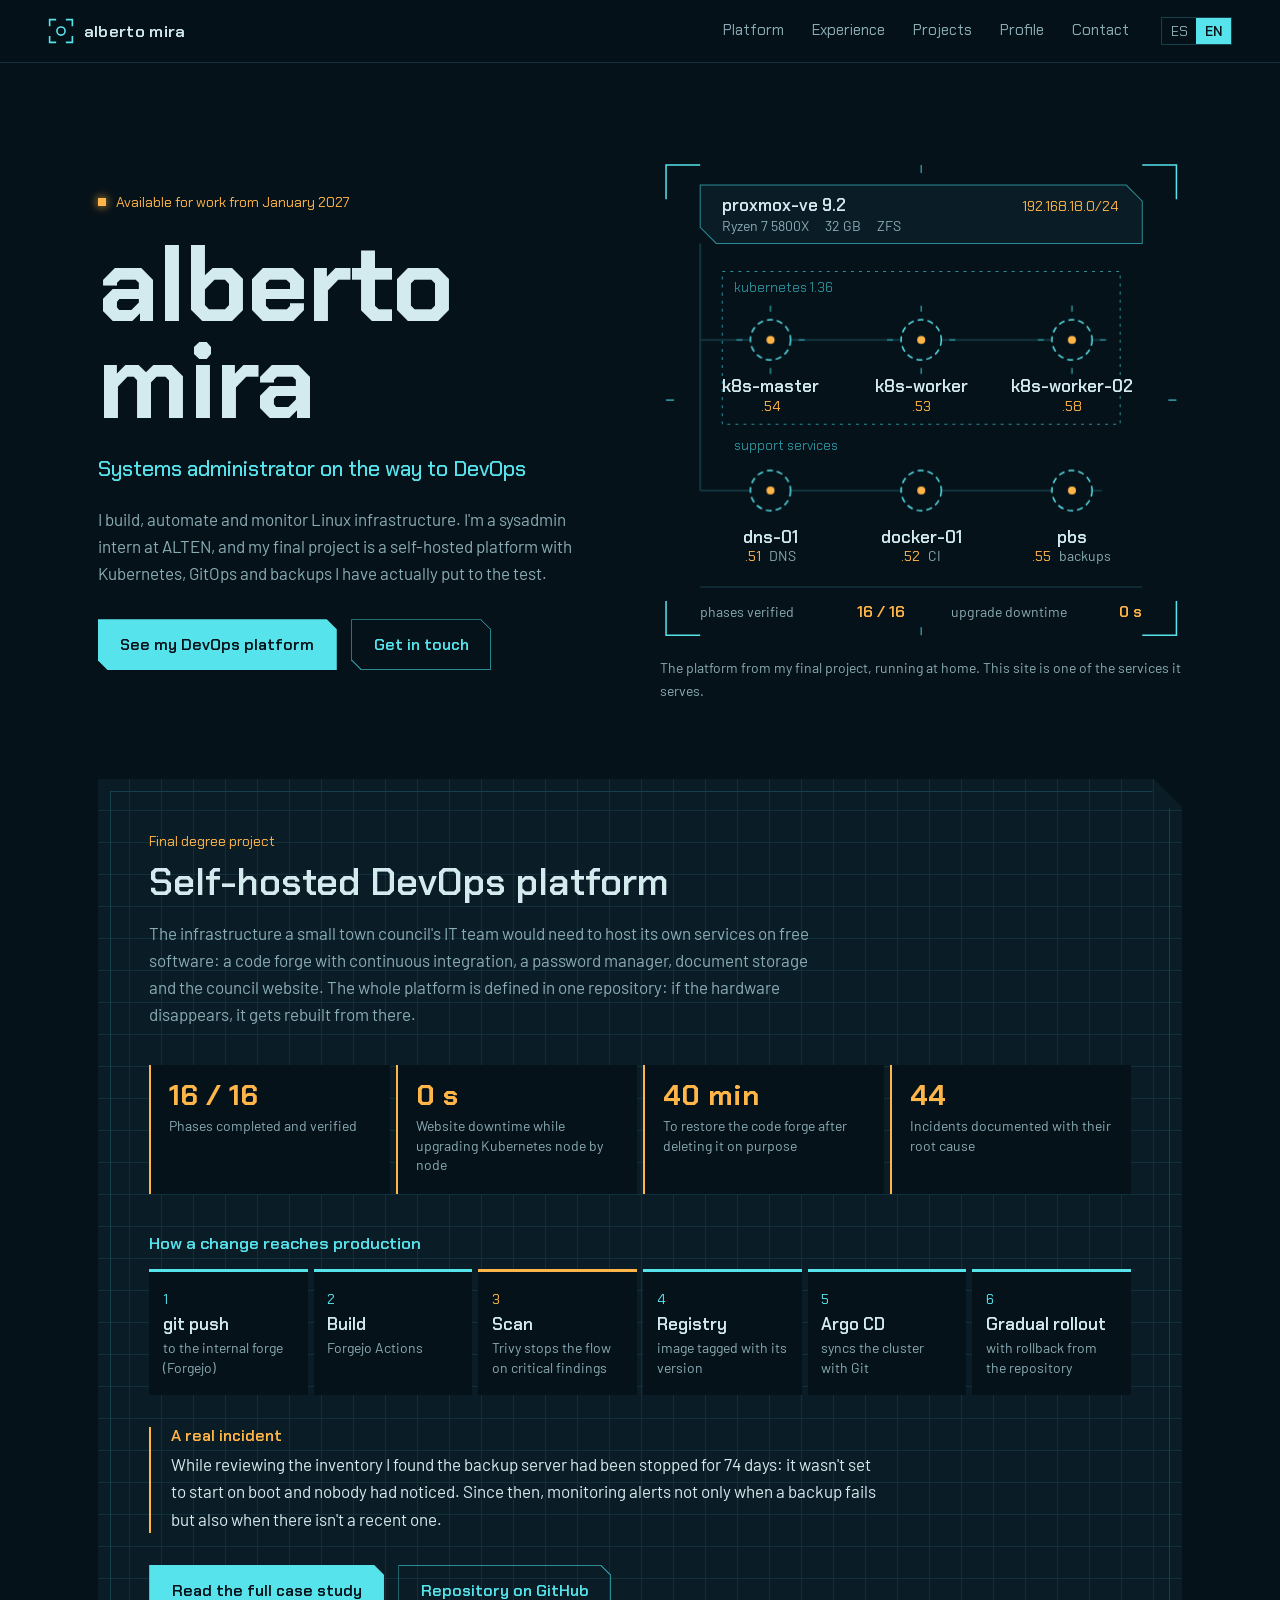
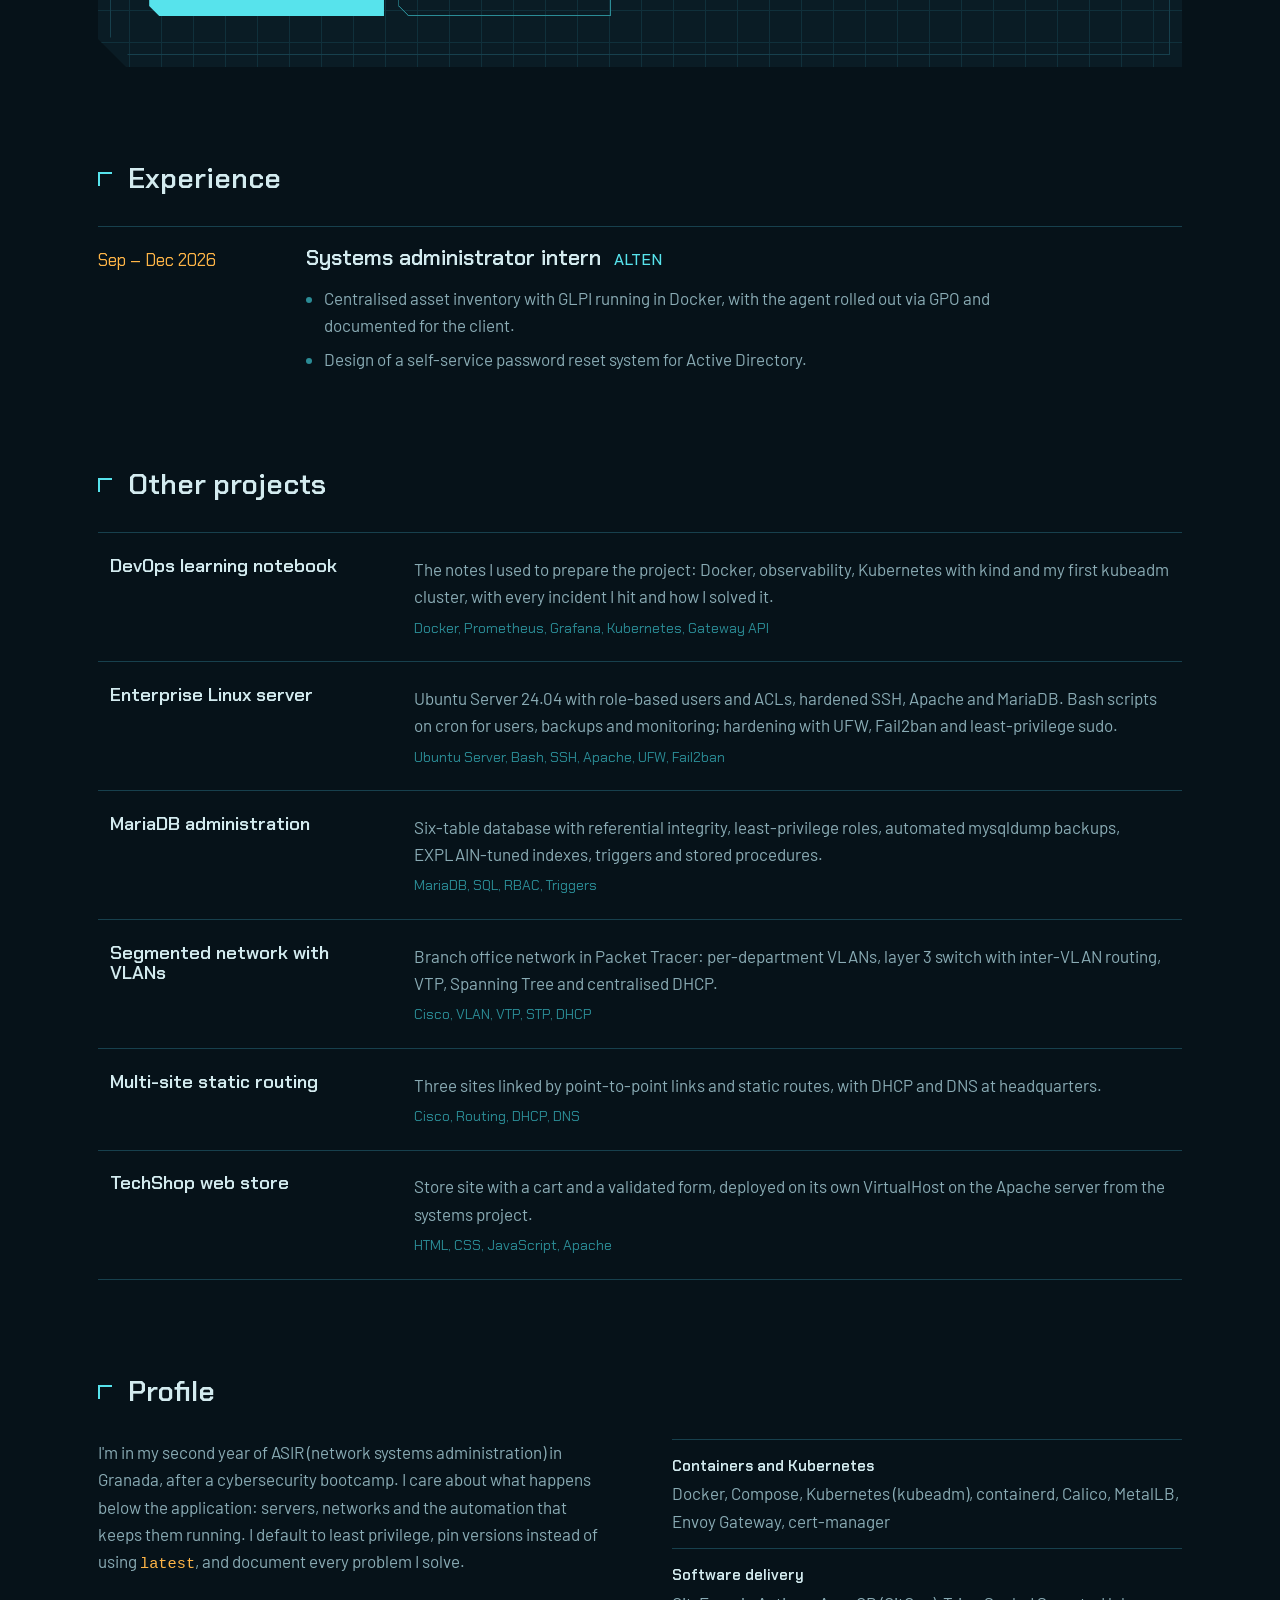
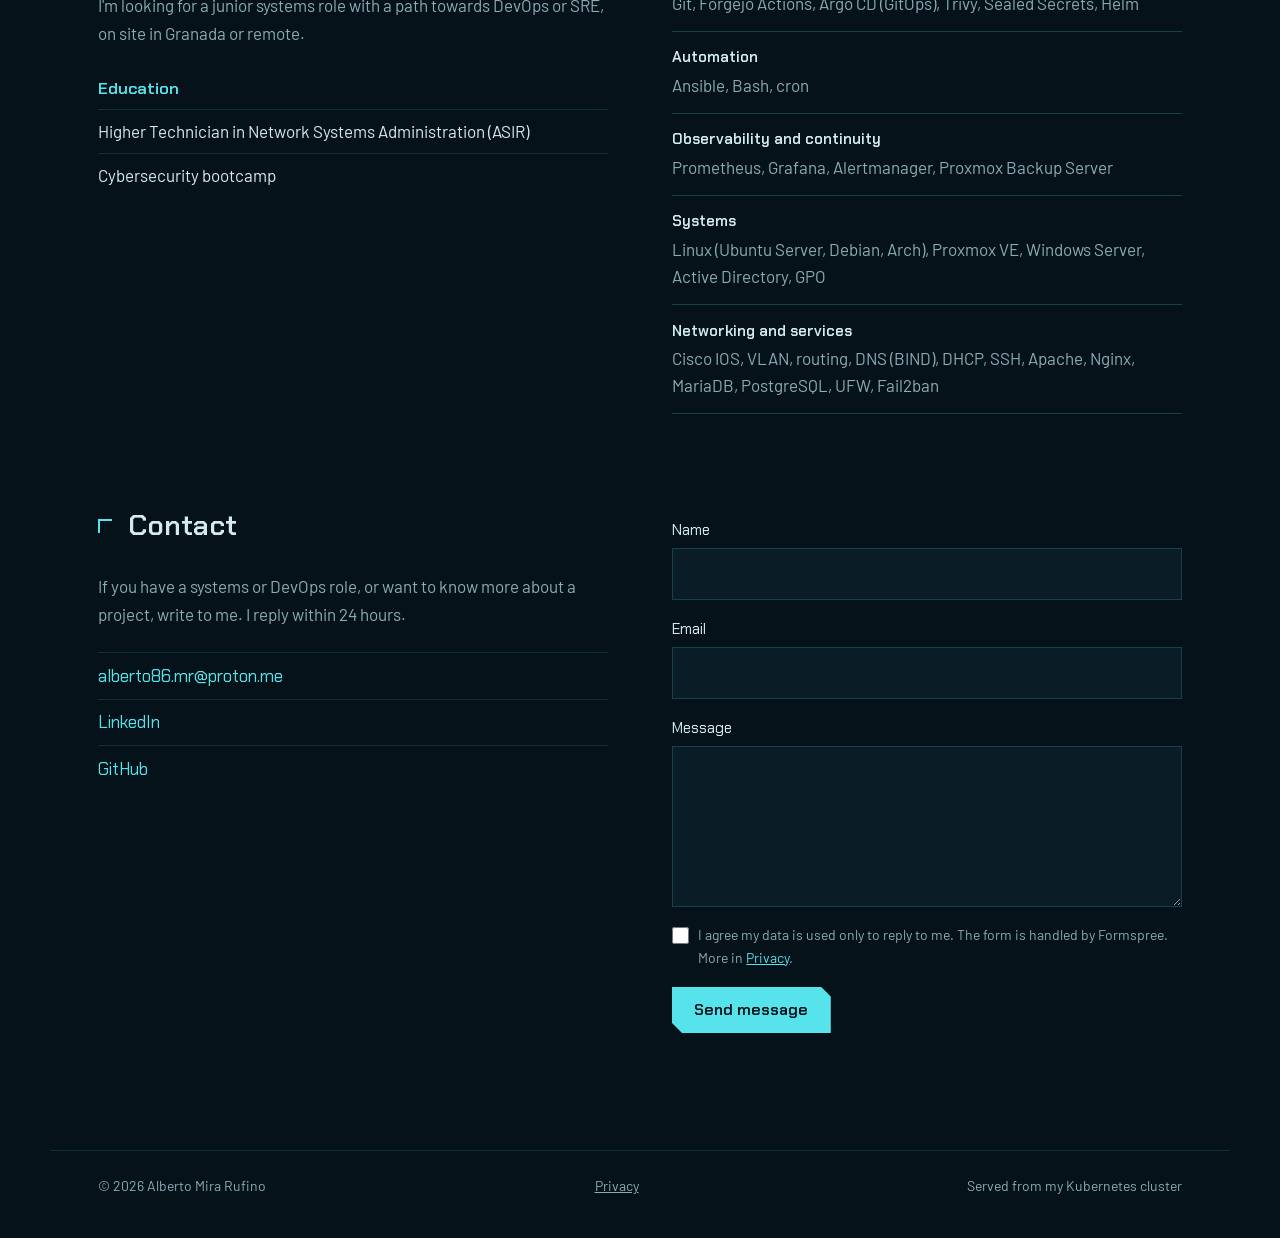
==== commit 004d0f1f: "Privacidad: fuentes locales, políticas de privacidad y consentimiento en el formulario." ====
--- a/index.html
+++ b/index.html
@@ -6,10 +6,6 @@
   <title>Alberto Mira · Sistemas y DevOps</title>
   <meta name="description" content="Administrador de sistemas en camino a DevOps. Plataforma autoalojada con Kubernetes, Argo CD, Ansible y copias verificadas." />
   <link rel="icon" type="image/svg+xml" href="favicon.svg" />
-
-  <link rel="preconnect" href="https://fonts.googleapis.com" />
-  <link rel="preconnect" href="https://fonts.gstatic.com" crossorigin />
-  <link href="https://fonts.googleapis.com/css2?family=Chakra+Petch:wght@400;500;600;700&family=Barlow:wght@400;500;600&display=swap" rel="stylesheet" />
 
   <link rel="stylesheet" href="css/hud.css" />
 </head>
@@ -408,6 +404,14 @@
         <!-- campo trampa contra spam (Formspree lo ignora si está vacío) -->
         <input type="text" name="_gotcha" class="hp" tabindex="-1" autocomplete="off" aria-hidden="true" />
 
+        <label class="consent" for="f-consent">
+          <input id="f-consent" name="consentimiento" type="checkbox" value="acepto" required />
+          <span>
+            <span lang="es">Acepto que mis datos se usen solo para responderme. El formulario lo gestiona Formspree. Más información en <a href="privacidad.html">Privacidad</a>.</span>
+            <span lang="en">I agree my data is used only to reply to me. The form is handled by Formspree. More in <a href="privacidad.html">Privacy</a>.</span>
+          </span>
+        </label>
+
         <button class="btn btn-solid" type="submit" id="sendBtn">
           <span lang="es">Enviar mensaje</span><span lang="en">Send message</span>
         </button>
@@ -419,6 +423,7 @@
 
   <footer class="foot">
     <p>© 2026 Alberto Mira Rufino</p>
+    <p><a href="privacidad.html"><span lang="es">Privacidad</span><span lang="en">Privacy</span></a></p>
     <p class="host-info">
       <span lang="es" data-host-es>Publicada en GitHub Pages y en mi clúster Kubernetes</span>
       <span lang="en" data-host-en>Published on GitHub Pages and on my Kubernetes cluster</span>
--- a/css/hud.css
+++ b/css/hud.css
@@ -2,6 +2,73 @@
    PORTFOLIO · Alberto Mira
    Estilo HUD (cian + ámbar)
    ========================================================= */
+
+/* ---------- 0. Fuentes locales ---------- */
+/* Fuentes alojadas en la propia web (licencia SIL Open Font License 1.1).
+   No se pide nada a servidores de terceros al cargar la página. */
+
+@font-face {
+  font-family: 'Chakra Petch';
+  font-style: normal;
+  font-weight: 400;
+  font-display: swap;
+  src: url('../fonts/chakra-petch-latin-400-normal.woff2') format('woff2');
+  unicode-range: U+0000-00FF,U+0131,U+0152-0153,U+02BB-02BC,U+02C6,U+02DA,U+02DC,U+0304,U+0308,U+0329,U+2000-206F,U+20AC,U+2122,U+2191,U+2193,U+2212,U+2215,U+FEFF,U+FFFD;
+}
+
+@font-face {
+  font-family: 'Chakra Petch';
+  font-style: normal;
+  font-weight: 500;
+  font-display: swap;
+  src: url('../fonts/chakra-petch-latin-500-normal.woff2') format('woff2');
+  unicode-range: U+0000-00FF,U+0131,U+0152-0153,U+02BB-02BC,U+02C6,U+02DA,U+02DC,U+0304,U+0308,U+0329,U+2000-206F,U+20AC,U+2122,U+2191,U+2193,U+2212,U+2215,U+FEFF,U+FFFD;
+}
+
+@font-face {
+  font-family: 'Chakra Petch';
+  font-style: normal;
+  font-weight: 600;
+  font-display: swap;
+  src: url('../fonts/chakra-petch-latin-600-normal.woff2') format('woff2');
+  unicode-range: U+0000-00FF,U+0131,U+0152-0153,U+02BB-02BC,U+02C6,U+02DA,U+02DC,U+0304,U+0308,U+0329,U+2000-206F,U+20AC,U+2122,U+2191,U+2193,U+2212,U+2215,U+FEFF,U+FFFD;
+}
+
+@font-face {
+  font-family: 'Chakra Petch';
+  font-style: normal;
+  font-weight: 700;
+  font-display: swap;
+  src: url('../fonts/chakra-petch-latin-700-normal.woff2') format('woff2');
+  unicode-range: U+0000-00FF,U+0131,U+0152-0153,U+02BB-02BC,U+02C6,U+02DA,U+02DC,U+0304,U+0308,U+0329,U+2000-206F,U+20AC,U+2122,U+2191,U+2193,U+2212,U+2215,U+FEFF,U+FFFD;
+}
+
+@font-face {
+  font-family: 'Barlow';
+  font-style: normal;
+  font-weight: 400;
+  font-display: swap;
+  src: url('../fonts/barlow-latin-400-normal.woff2') format('woff2');
+  unicode-range: U+0000-00FF,U+0131,U+0152-0153,U+02BB-02BC,U+02C6,U+02DA,U+02DC,U+0304,U+0308,U+0329,U+2000-206F,U+20AC,U+2122,U+2191,U+2193,U+2212,U+2215,U+FEFF,U+FFFD;
+}
+
+@font-face {
+  font-family: 'Barlow';
+  font-style: normal;
+  font-weight: 500;
+  font-display: swap;
+  src: url('../fonts/barlow-latin-500-normal.woff2') format('woff2');
+  unicode-range: U+0000-00FF,U+0131,U+0152-0153,U+02BB-02BC,U+02C6,U+02DA,U+02DC,U+0304,U+0308,U+0329,U+2000-206F,U+20AC,U+2122,U+2191,U+2193,U+2212,U+2215,U+FEFF,U+FFFD;
+}
+
+@font-face {
+  font-family: 'Barlow';
+  font-style: normal;
+  font-weight: 600;
+  font-display: swap;
+  src: url('../fonts/barlow-latin-600-normal.woff2') format('woff2');
+  unicode-range: U+0000-00FF,U+0131,U+0152-0153,U+02BB-02BC,U+02C6,U+02DA,U+02DC,U+0304,U+0308,U+0329,U+2000-206F,U+20AC,U+2122,U+2191,U+2193,U+2212,U+2215,U+FEFF,U+FFFD;
+}
 
 /* ---------- 1. Tokens ---------- */
 :root {
@@ -576,6 +643,19 @@
 .callout { margin-top: 1rem; padding: 1rem 1.25rem; background: var(--panel); border-left: 2px solid var(--amber); }
 .callout .ico { display: none; }
 .callout p { color: var(--text); }
+
+/* página de privacidad */
+.legal-date { margin-top: 0.75rem; font-size: var(--fs-sm); color: var(--muted); }
+.legal .info-table td:first-child { width: 11rem; }
+.legal a:not(.back):not(.btn) { color: var(--cyan); }
+.foot a { color: var(--muted); }
+.foot a:hover { color: var(--cyan); }
+
+/* casilla de consentimiento del formulario */
+.consent { display: grid; grid-template-columns: auto 1fr; gap: 0.6rem; align-items: start; font-size: var(--fs-sm); color: var(--muted); }
+.consent input { width: 1.05rem; height: 1.05rem; margin-top: 0.2rem; accent-color: var(--cyan); }
+.consent input[aria-invalid="true"] { outline: 2px solid var(--amber); outline-offset: 2px; }
+.consent a { color: var(--cyan); }
 
 /* navegación entre proyectos */
 .detail-foot-nav {
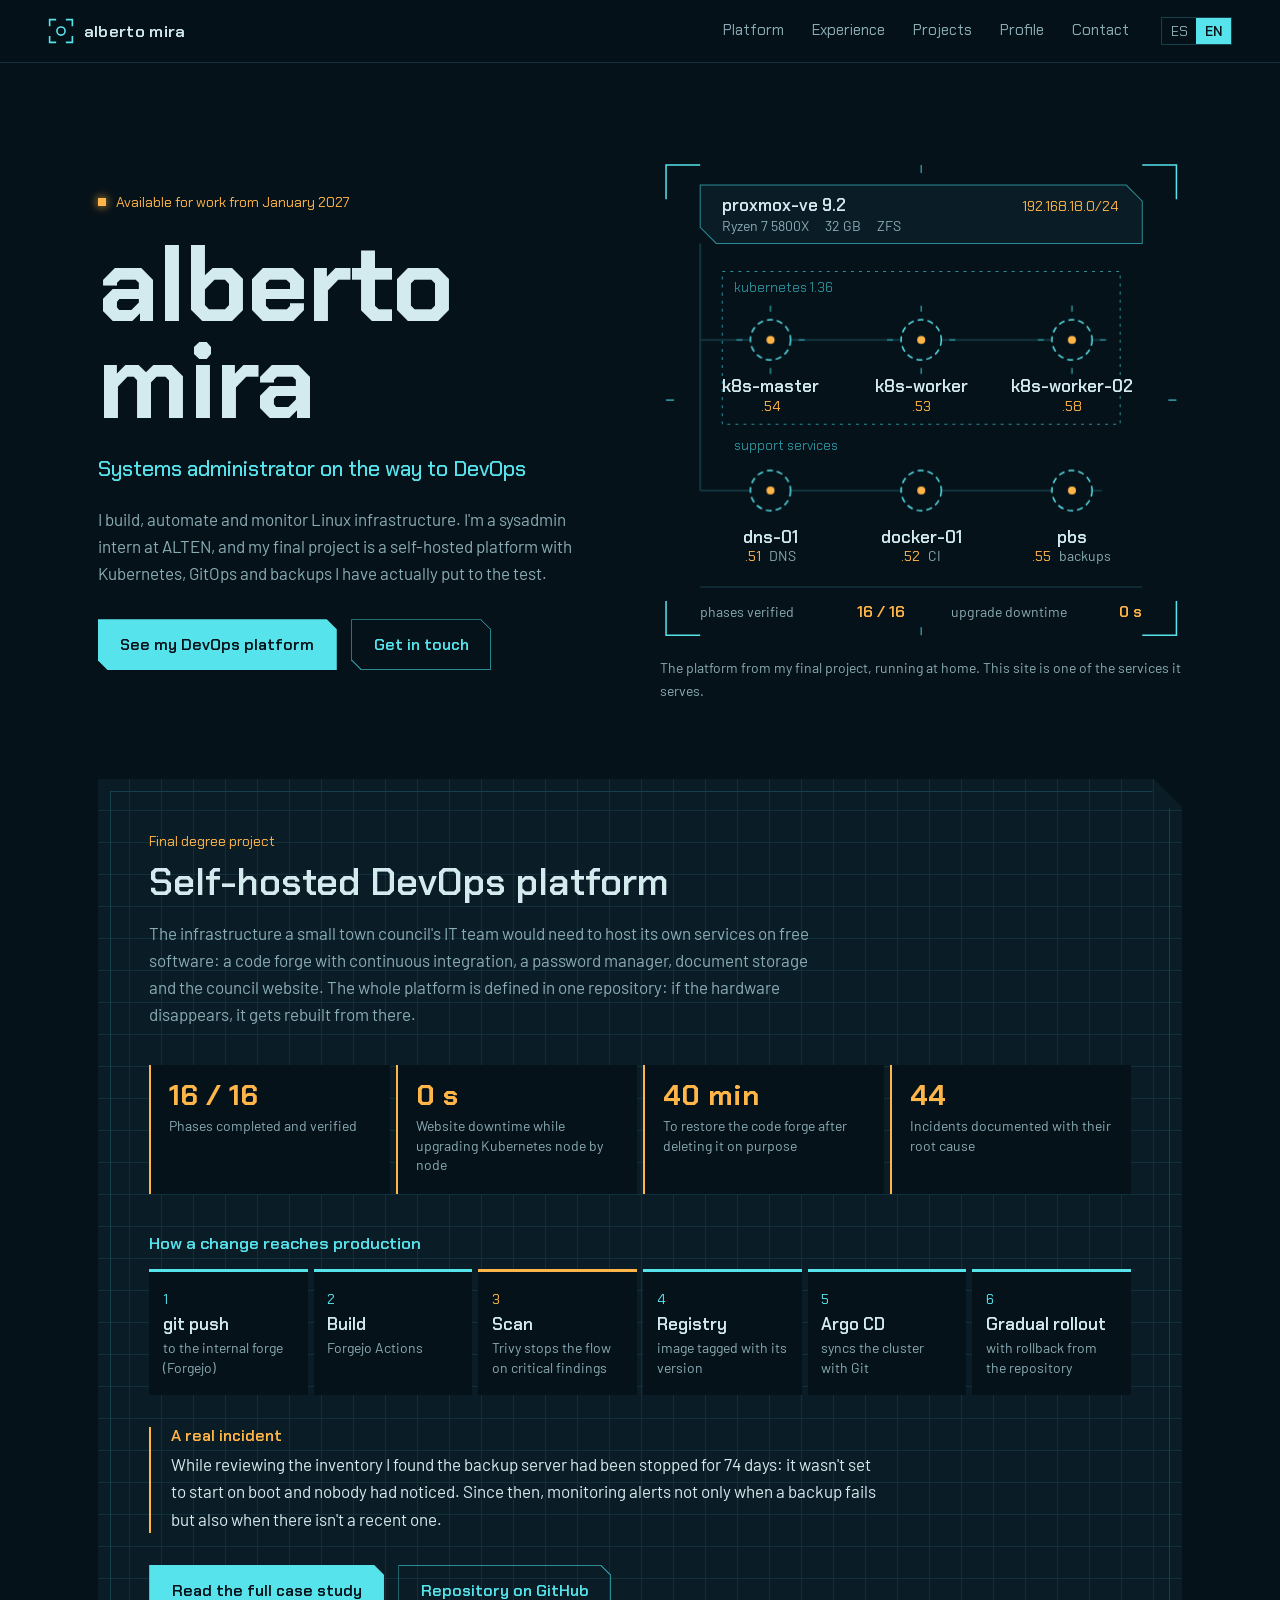
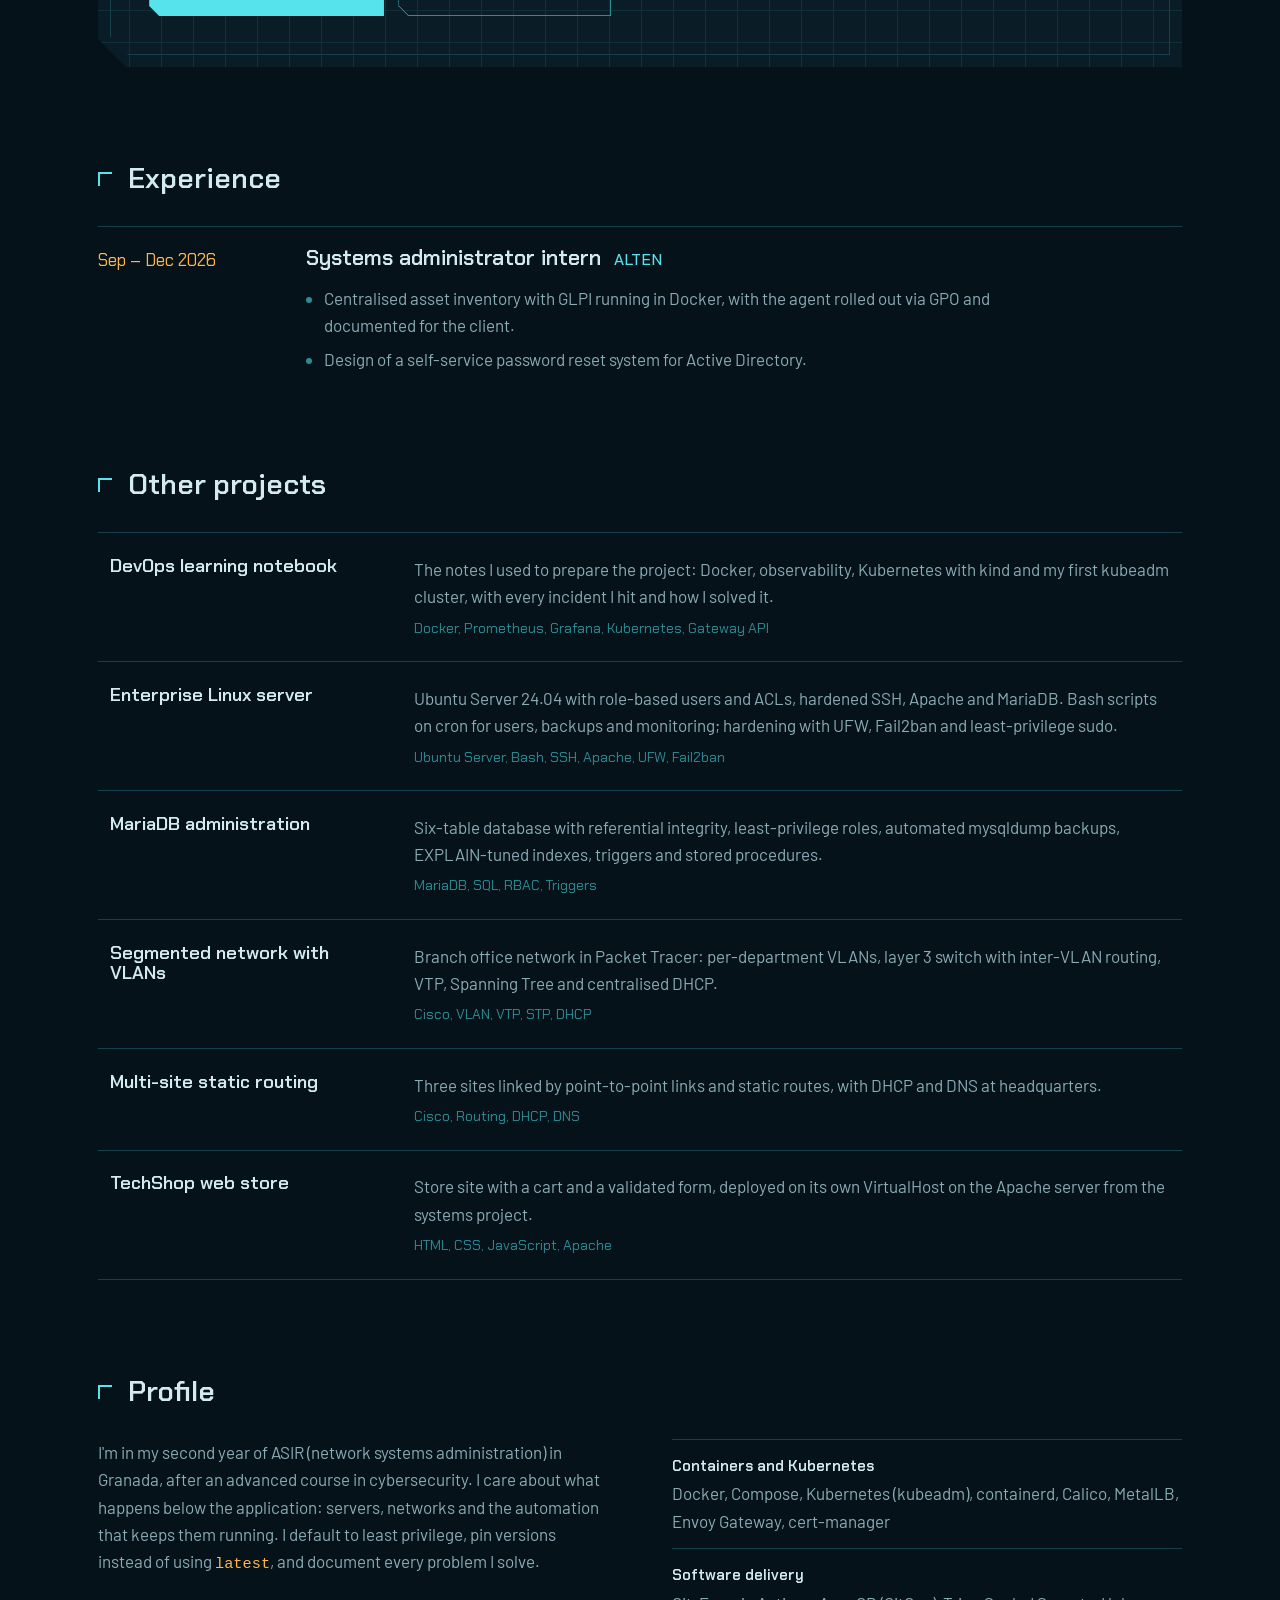
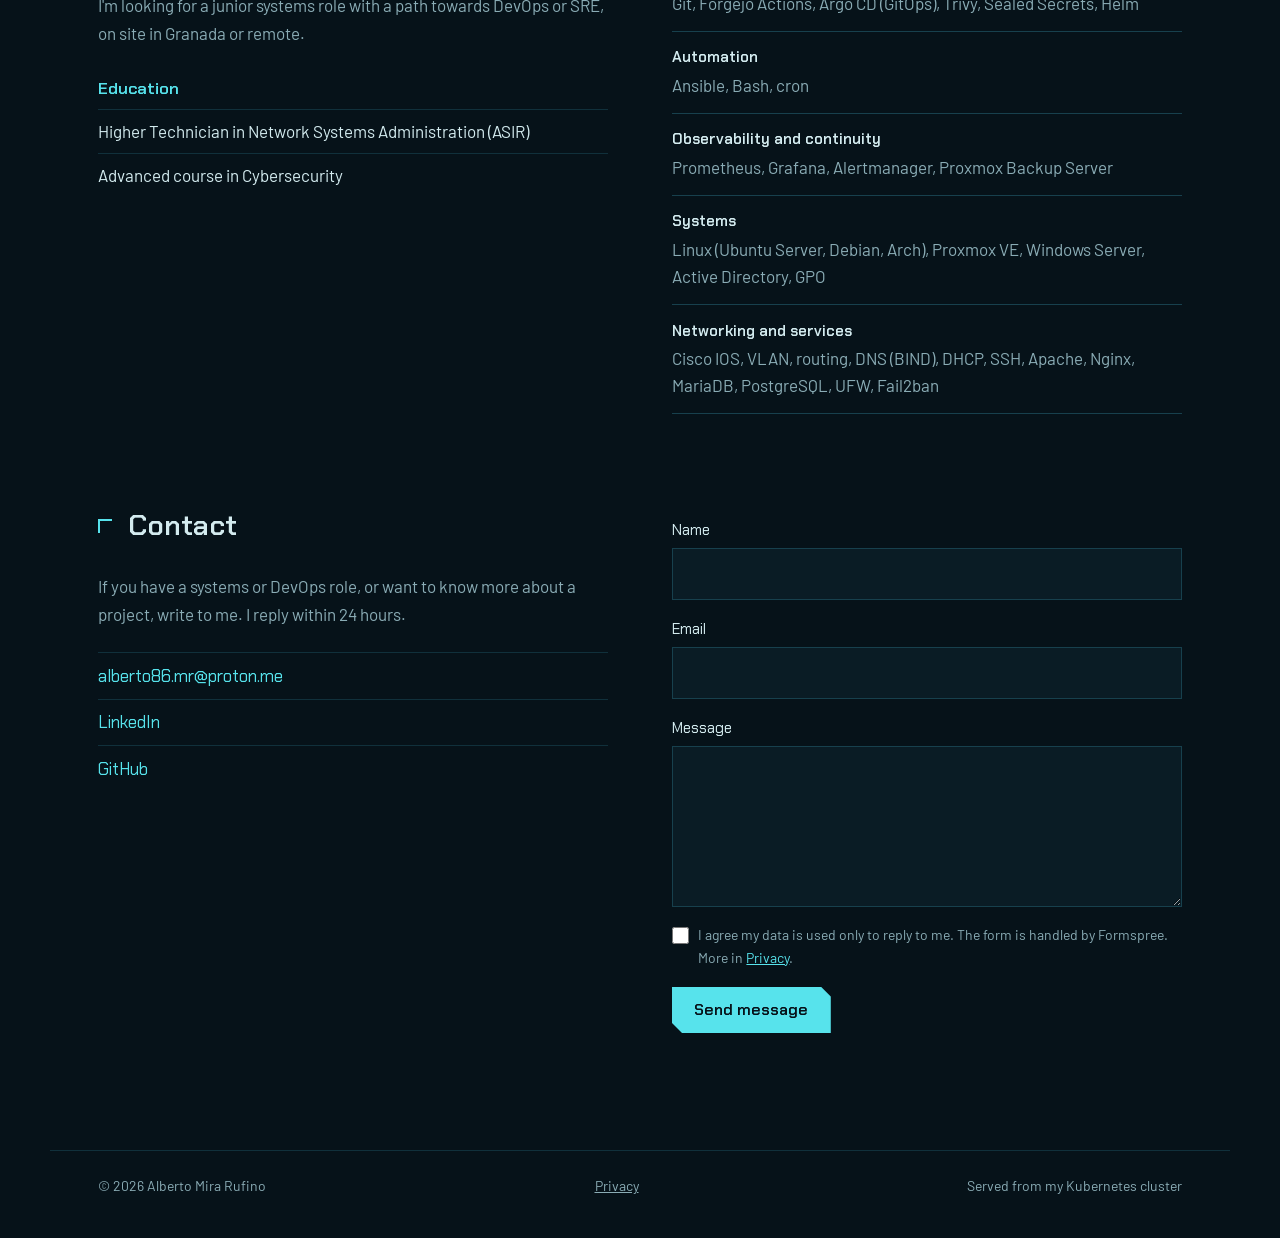
==== commit 044367d7: "Pequeños retoques en la web" ====
--- a/index.html
+++ b/index.html
@@ -322,8 +322,8 @@
       <div class="profile">
         <div class="profile-text">
           <p>
-            <span lang="es">Estudio segundo de ASIR en Granada después de un bootcamp de ciberseguridad. Me interesa lo que pasa debajo de la aplicación: servidores, redes y la automatización que los mantiene en pie. Aplico mínimo privilegio por defecto, fijo versiones en vez de usar <code>latest</code> y documento cada problema que resuelvo.</span>
-            <span lang="en">I'm in my second year of ASIR (network systems administration) in Granada, after a cybersecurity bootcamp. I care about what happens below the application: servers, networks and the automation that keeps them running. I default to least privilege, pin versions instead of using <code>latest</code>, and document every problem I solve.</span>
+            <span lang="es">Estudio segundo de ASIR en Granada después de un curso avanzado de ciberseguridad. Me interesa lo que pasa debajo de la aplicación: servidores, redes y la automatización que los mantiene en pie. Aplico mínimo privilegio por defecto, fijo versiones en vez de usar <code>latest</code> y documento cada problema que resuelvo.</span>
+            <span lang="en">I'm in my second year of ASIR (network systems administration) in Granada, after an advanced course in cybersecurity. I care about what happens below the application: servers, networks and the automation that keeps them running. I default to least privilege, pin versions instead of using <code>latest</code>, and document every problem I solve.</span>
           </p>
           <p>
             <span lang="es">Busco un puesto como técnico de sistemas o administrador junior con proyección hacia DevOps o SRE, presencial en Granada o en remoto.</span>
@@ -337,8 +337,8 @@
               <span lang="en">Higher Technician in Network Systems Administration (ASIR)</span>
             </li>
             <li>
-              <span lang="es">Bootcamp de ciberseguridad</span>
-              <span lang="en">Cybersecurity bootcamp</span>
+              <span lang="es">Curso avanzado en Ciberseguridad</span>
+              <span lang="en">Advanced course in Cybersecurity</span>
             </li>
           </ul>
         </div>
